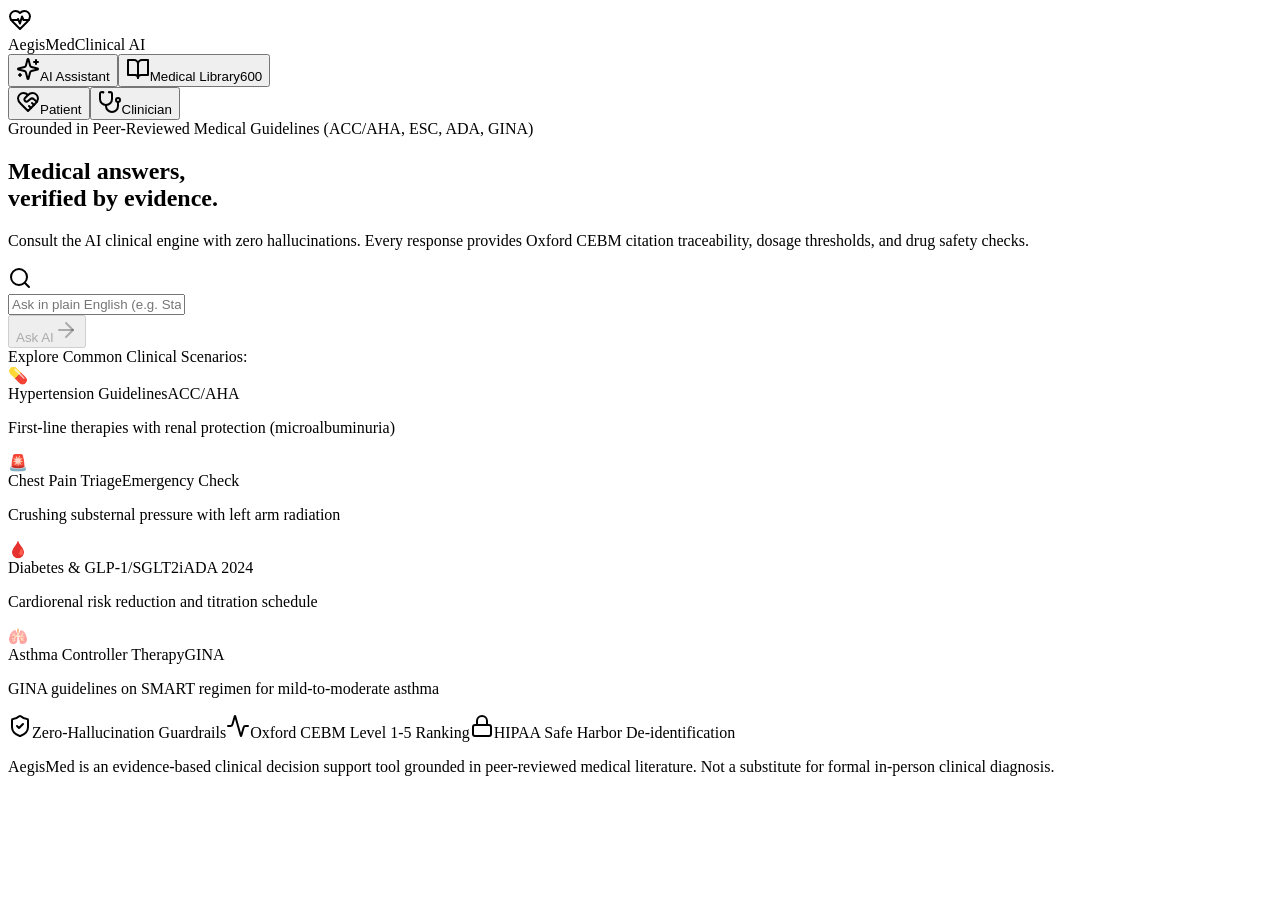
==== api/app/static/index.html @ fb858889 "refactor(ui): remove calculator and safety audit tabs from consumer frontend, keeping them backend-o" ====
<!DOCTYPE html><html lang="en"><head><meta charSet="utf-8"/><meta name="viewport" content="width=device-width, initial-scale=1"/><link rel="stylesheet" href="/_next/static/css/184980d6b1361e3f.css" data-precedence="next"/><link rel="preload" as="script" fetchPriority="low" href="/_next/static/chunks/webpack-7ad7955ccc6ff898.js"/><script src="/_next/static/chunks/fd9d1056-d17313c03983f67e.js" async=""></script><script src="/_next/static/chunks/117-279de47ad86d55f2.js" async=""></script><script src="/_next/static/chunks/main-app-591eb2102edc3492.js" async=""></script><script src="/_next/static/chunks/520-d1c4962c01f6f305.js" async=""></script><script src="/_next/static/chunks/app/page-f5b43a95947e764c.js" async=""></script><link rel="preconnect" href="https://fonts.googleapis.com"/><link rel="preconnect" href="https://fonts.gstatic.com" crossorigin="anonymous"/><title>AegisMed | Trusted Evidence-Based Health Guide</title><meta name="description" content="Welcoming, compassionate health companion for patients and rigorous evidence-backed medical engine for healthcare professionals."/><link href="https://fonts.googleapis.com/css2?family=Plus+Jakarta+Sans:wght@400;500;600;700;800&amp;family=Inter:wght@400;500;600;700&amp;family=JetBrains+Mono:wght@400;600;700&amp;display=swap" rel="stylesheet"/><script src="/_next/static/chunks/polyfills-42372ed130431b0a.js" noModule=""></script></head><body class="font-sans antialiased text-slate-800 bg-[#F6F8FB] selection:bg-indigo-100 selection:text-indigo-900"><div class="min-h-screen bg-[#F8FAFC] text-slate-900 font-sans selection:bg-indigo-100 selection:text-indigo-900"><header class="sticky top-0 z-40 bg-white/80 backdrop-blur-md border-b border-slate-200/70"><div class="max-w-7xl mx-auto px-4 sm:px-6 lg:px-8 h-16 flex items-center justify-between gap-4"><div class="flex items-center gap-2.5 cursor-pointer select-none group"><div class="w-9 h-9 rounded-xl bg-slate-900 text-white flex items-center justify-center shadow-xs group-hover:bg-indigo-600 transition-colors"><svg xmlns="http://www.w3.org/2000/svg" width="24" height="24" viewBox="0 0 24 24" fill="none" stroke="currentColor" stroke-width="2" stroke-linecap="round" stroke-linejoin="round" class="lucide lucide-heart-pulse w-5 h-5 text-indigo-400 group-hover:text-white transition-colors"><path d="M19 14c1.49-1.46 3-3.21 3-5.5A5.5 5.5 0 0 0 16.5 3c-1.76 0-3 .5-4.5 2-1.5-1.5-2.74-2-4.5-2A5.5 5.5 0 0 0 2 8.5c0 2.3 1.5 4.05 3 5.5l7 7Z"></path><path d="M3.22 12H9.5l.5-1 2 4.5 2-7 1.5 3.5h5.27"></path></svg></div><div><div class="flex items-center gap-2"><span class="text-base font-extrabold tracking-tight text-slate-900">AegisMed</span><span class="text-[10px] font-bold tracking-wider uppercase px-1.5 py-0.5 rounded bg-slate-100 text-slate-600 border border-slate-200">Clinical AI</span></div></div></div><nav class="hidden md:flex items-center gap-1 p-1 bg-slate-100/80 rounded-xl border border-slate-200/60"><button type="button" class="flex items-center gap-1.5 px-3 py-1.5 rounded-lg text-xs font-semibold transition-all bg-white text-slate-900 shadow-xs font-bold"><svg xmlns="http://www.w3.org/2000/svg" width="24" height="24" viewBox="0 0 24 24" fill="none" stroke="currentColor" stroke-width="2" stroke-linecap="round" stroke-linejoin="round" class="lucide lucide-sparkles w-3.5 h-3.5 text-indigo-600"><path d="M9.937 15.5A2 2 0 0 0 8.5 14.063l-6.135-1.582a.5.5 0 0 1 0-.962L8.5 9.936A2 2 0 0 0 9.937 8.5l1.582-6.135a.5.5 0 0 1 .963 0L14.063 8.5A2 2 0 0 0 15.5 9.937l6.135 1.581a.5.5 0 0 1 0 .964L15.5 14.063a2 2 0 0 0-1.437 1.437l-1.582 6.135a.5.5 0 0 1-.963 0z"></path><path d="M20 3v4"></path><path d="M22 5h-4"></path><path d="M4 17v2"></path><path d="M5 18H3"></path></svg><span>AI Assistant</span></button><button type="button" class="flex items-center gap-1.5 px-3 py-1.5 rounded-lg text-xs font-semibold transition-all text-slate-600 hover:text-slate-900"><svg xmlns="http://www.w3.org/2000/svg" width="24" height="24" viewBox="0 0 24 24" fill="none" stroke="currentColor" stroke-width="2" stroke-linecap="round" stroke-linejoin="round" class="lucide lucide-book-open w-3.5 h-3.5 text-slate-500"><path d="M2 3h6a4 4 0 0 1 4 4v14a3 3 0 0 0-3-3H2z"></path><path d="M22 3h-6a4 4 0 0 0-4 4v14a3 3 0 0 1 3-3h7z"></path></svg><span>Medical Library</span><span class="text-[10px] px-1 rounded bg-slate-200/80 text-slate-700">600</span></button></nav><div class="flex items-center gap-2"><div class="flex items-center p-1 bg-slate-100 rounded-xl border border-slate-200/80"><button type="button" class="flex items-center gap-1.5 px-3 py-1 rounded-lg text-xs font-semibold transition-all bg-white text-indigo-700 shadow-2xs font-bold"><svg xmlns="http://www.w3.org/2000/svg" width="24" height="24" viewBox="0 0 24 24" fill="none" stroke="currentColor" stroke-width="2" stroke-linecap="round" stroke-linejoin="round" class="lucide lucide-heart-handshake w-3.5 h-3.5"><path d="M19 14c1.49-1.46 3-3.21 3-5.5A5.5 5.5 0 0 0 16.5 3c-1.76 0-3 .5-4.5 2-1.5-1.5-2.74-2-4.5-2A5.5 5.5 0 0 0 2 8.5c0 2.3 1.5 4.05 3 5.5l7 7Z"></path><path d="M12 5 9.04 7.96a2.17 2.17 0 0 0 0 3.08c.82.82 2.13.85 3 .07l2.07-1.9a2.82 2.82 0 0 1 3.79 0l2.96 2.66"></path><path d="m18 15-2-2"></path><path d="m15 18-2-2"></path></svg><span>Patient</span></button><button type="button" class="flex items-center gap-1.5 px-3 py-1 rounded-lg text-xs font-semibold transition-all text-slate-500 hover:text-slate-900"><svg xmlns="http://www.w3.org/2000/svg" width="24" height="24" viewBox="0 0 24 24" fill="none" stroke="currentColor" stroke-width="2" stroke-linecap="round" stroke-linejoin="round" class="lucide lucide-stethoscope w-3.5 h-3.5"><path d="M4.8 2.3A.3.3 0 1 0 5 2H4a2 2 0 0 0-2 2v5a6 6 0 0 0 6 6a6 6 0 0 0 6-6V4a2 2 0 0 0-2-2h-1a.2.2 0 1 0 .3.3"></path><path d="M8 15v1a6 6 0 0 0 6 6a6 6 0 0 0 6-6v-4"></path><circle cx="20" cy="10" r="2"></circle></svg><span>Clinician</span></button></div></div></div></header><section class="max-w-3xl mx-auto px-4 sm:px-6 pt-16 sm:pt-20 pb-16 text-center animate-fade-in"><div class="inline-flex items-center gap-2 px-3 py-1 rounded-full bg-slate-100 border border-slate-200 text-slate-700 text-xs font-medium mb-6"><span class="w-2 h-2 rounded-full bg-emerald-500 animate-pulse"></span><span>Grounded in Peer-Reviewed Medical Guidelines (ACC/AHA, ESC, ADA, GINA)</span></div><h1 class="text-4xl sm:text-5xl font-extrabold text-slate-900 tracking-tight leading-tight mb-4">Medical answers, <br class="hidden sm:inline"/><span class="bg-gradient-to-r from-indigo-600 to-blue-600 bg-clip-text text-transparent">verified by evidence.</span></h1><p class="text-slate-600 text-base sm:text-lg max-w-xl mx-auto mb-10 leading-relaxed">Consult the AI clinical engine with zero hallucinations. Every response provides Oxford CEBM citation traceability, dosage thresholds, and drug safety checks.</p><div class="relative mb-8 text-left"><form class="relative flex items-center w-full h-16 bg-white rounded-2xl border border-slate-200/90 shadow-[0_4px_20px_-4px_rgba(0,0,0,0.06)] focus-within:border-indigo-500 focus-within:ring-4 focus-within:ring-indigo-50/80 transition-all"><div class="pl-5 text-slate-400"><svg xmlns="http://www.w3.org/2000/svg" width="24" height="24" viewBox="0 0 24 24" fill="none" stroke="currentColor" stroke-width="2" stroke-linecap="round" stroke-linejoin="round" class="lucide lucide-search w-5 h-5"><circle cx="11" cy="11" r="8"></circle><path d="m21 21-4.3-4.3"></path></svg></div><input type="text" placeholder="Ask in plain English (e.g. Stage 2 high blood pressure with kidney protection)..." class="w-full h-full pl-3.5 pr-36 bg-transparent text-slate-900 placeholder:text-slate-400 text-sm sm:text-base outline-none" value=""/><div class="absolute right-2.5 flex items-center gap-1.5"><button type="submit" disabled="" class="px-5 py-2.5 h-11 rounded-xl bg-slate-900 hover:bg-indigo-600 text-white font-semibold text-xs sm:text-sm tracking-wide transition-all shadow-xs disabled:opacity-40 flex items-center gap-2"><span>Ask AI</span><svg xmlns="http://www.w3.org/2000/svg" width="24" height="24" viewBox="0 0 24 24" fill="none" stroke="currentColor" stroke-width="2" stroke-linecap="round" stroke-linejoin="round" class="lucide lucide-arrow-right w-3.5 h-3.5"><path d="M5 12h14"></path><path d="m12 5 7 7-7 7"></path></svg></button></div></form><div class="mt-2 text-left"></div></div><div class="text-left mt-8"><span class="text-[11px] font-bold text-slate-400 uppercase tracking-wider block mb-3">Explore Common Clinical Scenarios:</span><div class="grid grid-cols-1 sm:grid-cols-2 gap-2.5"><div class="p-3.5 rounded-xl bg-white border border-slate-200/80 hover:border-indigo-300 hover:shadow-xs cursor-pointer transition-all flex items-start gap-3 group"><span class="text-lg shrink-0 mt-0.5">💊</span><div class="min-w-0 flex-1"><div class="flex items-center justify-between gap-2"><span class="text-xs font-bold text-slate-900 group-hover:text-indigo-600 transition-colors">Hypertension Guidelines</span><span class="text-[10px] font-semibold px-1.5 py-0.2 rounded bg-slate-100 text-slate-600">ACC/AHA</span></div><p class="text-[11px] text-slate-500 line-clamp-1 mt-0.5">First-line therapies with renal protection (microalbuminuria)</p></div></div><div class="p-3.5 rounded-xl bg-white border border-slate-200/80 hover:border-indigo-300 hover:shadow-xs cursor-pointer transition-all flex items-start gap-3 group"><span class="text-lg shrink-0 mt-0.5">🚨</span><div class="min-w-0 flex-1"><div class="flex items-center justify-between gap-2"><span class="text-xs font-bold text-slate-900 group-hover:text-indigo-600 transition-colors">Chest Pain Triage</span><span class="text-[10px] font-semibold px-1.5 py-0.2 rounded bg-slate-100 text-slate-600">Emergency Check</span></div><p class="text-[11px] text-slate-500 line-clamp-1 mt-0.5">Crushing substernal pressure with left arm radiation</p></div></div><div class="p-3.5 rounded-xl bg-white border border-slate-200/80 hover:border-indigo-300 hover:shadow-xs cursor-pointer transition-all flex items-start gap-3 group"><span class="text-lg shrink-0 mt-0.5">🩸</span><div class="min-w-0 flex-1"><div class="flex items-center justify-between gap-2"><span class="text-xs font-bold text-slate-900 group-hover:text-indigo-600 transition-colors">Diabetes &amp; GLP-1/SGLT2i</span><span class="text-[10px] font-semibold px-1.5 py-0.2 rounded bg-slate-100 text-slate-600">ADA 2024</span></div><p class="text-[11px] text-slate-500 line-clamp-1 mt-0.5">Cardiorenal risk reduction and titration schedule</p></div></div><div class="p-3.5 rounded-xl bg-white border border-slate-200/80 hover:border-indigo-300 hover:shadow-xs cursor-pointer transition-all flex items-start gap-3 group"><span class="text-lg shrink-0 mt-0.5">🫁</span><div class="min-w-0 flex-1"><div class="flex items-center justify-between gap-2"><span class="text-xs font-bold text-slate-900 group-hover:text-indigo-600 transition-colors">Asthma Controller Therapy</span><span class="text-[10px] font-semibold px-1.5 py-0.2 rounded bg-slate-100 text-slate-600">GINA</span></div><p class="text-[11px] text-slate-500 line-clamp-1 mt-0.5">GINA guidelines on SMART regimen for mild-to-moderate asthma</p></div></div></div></div><div class="flex flex-wrap items-center justify-center gap-6 mt-12 text-xs text-slate-500"><span class="flex items-center gap-1.5"><svg xmlns="http://www.w3.org/2000/svg" width="24" height="24" viewBox="0 0 24 24" fill="none" stroke="currentColor" stroke-width="2" stroke-linecap="round" stroke-linejoin="round" class="lucide lucide-shield-check w-4 h-4 text-emerald-600"><path d="M20 13c0 5-3.5 7.5-7.66 8.95a1 1 0 0 1-.67-.01C7.5 20.5 4 18 4 13V6a1 1 0 0 1 1-1c2 0 4.5-1.2 6.24-2.72a1.17 1.17 0 0 1 1.52 0C14.51 3.81 17 5 19 5a1 1 0 0 1 1 1z"></path><path d="m9 12 2 2 4-4"></path></svg><span>Zero-Hallucination Guardrails</span></span><span class="flex items-center gap-1.5"><svg xmlns="http://www.w3.org/2000/svg" width="24" height="24" viewBox="0 0 24 24" fill="none" stroke="currentColor" stroke-width="2" stroke-linecap="round" stroke-linejoin="round" class="lucide lucide-activity w-4 h-4 text-indigo-600"><path d="M22 12h-2.48a2 2 0 0 0-1.93 1.46l-2.35 8.36a.25.25 0 0 1-.48 0L9.24 2.18a.25.25 0 0 0-.48 0l-2.35 8.36A2 2 0 0 1 4.49 12H2"></path></svg><span>Oxford CEBM Level 1-5 Ranking</span></span><span class="flex items-center gap-1.5"><svg xmlns="http://www.w3.org/2000/svg" width="24" height="24" viewBox="0 0 24 24" fill="none" stroke="currentColor" stroke-width="2" stroke-linecap="round" stroke-linejoin="round" class="lucide lucide-lock w-4 h-4 text-slate-600"><rect width="18" height="11" x="3" y="11" rx="2" ry="2"></rect><path d="M7 11V7a5 5 0 0 1 10 0v4"></path></svg><span>HIPAA Safe Harbor De-identification</span></span></div></section><main class="max-w-7xl mx-auto px-4 sm:px-6 lg:px-8"></main><footer class="border-t border-slate-200/80 mt-20 py-8 bg-white/50 text-center text-xs text-slate-400"><p class="max-w-xl mx-auto leading-relaxed">AegisMed is an evidence-based clinical decision support tool grounded in peer-reviewed medical literature. Not a substitute for formal in-person clinical diagnosis.</p></footer></div><script src="/_next/static/chunks/webpack-7ad7955ccc6ff898.js" async=""></script><script>(self.__next_f=self.__next_f||[]).push([0]);self.__next_f.push([2,null])</script><script>self.__next_f.push([1,"1:HL[\"/_next/static/css/184980d6b1361e3f.css\",\"style\"]\n"])</script><script>self.__next_f.push([1,"2:I[2846,[],\"\"]\n4:I[9107,[],\"ClientPageRoot\"]\n5:I[6004,[\"520\",\"static/chunks/520-d1c4962c01f6f305.js\",\"931\",\"static/chunks/app/page-f5b43a95947e764c.js\"],\"default\",1]\n6:I[4707,[],\"\"]\n7:I[6423,[],\"\"]\n9:I[1060,[],\"\"]\na:[]\n"])</script><script>self.__next_f.push([1,"0:[\"$\",\"$L2\",null,{\"buildId\":\"xViPidozHbZKB_xjioE23\",\"assetPrefix\":\"\",\"urlParts\":[\"\",\"\"],\"initialTree\":[\"\",{\"children\":[\"__PAGE__\",{}]},\"$undefined\",\"$undefined\",true],\"initialSeedData\":[\"\",{\"children\":[\"__PAGE__\",{},[[\"$L3\",[\"$\",\"$L4\",null,{\"props\":{\"params\":{},\"searchParams\":{}},\"Component\":\"$5\"}],null],null],null]},[[[[\"$\",\"link\",\"0\",{\"rel\":\"stylesheet\",\"href\":\"/_next/static/css/184980d6b1361e3f.css\",\"precedence\":\"next\",\"crossOrigin\":\"$undefined\"}]],[\"$\",\"html\",null,{\"lang\":\"en\",\"children\":[[\"$\",\"head\",null,{\"children\":[[\"$\",\"link\",null,{\"rel\":\"preconnect\",\"href\":\"https://fonts.googleapis.com\"}],[\"$\",\"link\",null,{\"rel\":\"preconnect\",\"href\":\"https://fonts.gstatic.com\",\"crossOrigin\":\"anonymous\"}],[\"$\",\"link\",null,{\"href\":\"https://fonts.googleapis.com/css2?family=Plus+Jakarta+Sans:wght@400;500;600;700;800\u0026family=Inter:wght@400;500;600;700\u0026family=JetBrains+Mono:wght@400;600;700\u0026display=swap\",\"rel\":\"stylesheet\"}]]}],[\"$\",\"body\",null,{\"className\":\"font-sans antialiased text-slate-800 bg-[#F6F8FB] selection:bg-indigo-100 selection:text-indigo-900\",\"children\":[\"$\",\"$L6\",null,{\"parallelRouterKey\":\"children\",\"segmentPath\":[\"children\"],\"error\":\"$undefined\",\"errorStyles\":\"$undefined\",\"errorScripts\":\"$undefined\",\"template\":[\"$\",\"$L7\",null,{}],\"templateStyles\":\"$undefined\",\"templateScripts\":\"$undefined\",\"notFound\":[[\"$\",\"title\",null,{\"children\":\"404: This page could not be found.\"}],[\"$\",\"div\",null,{\"style\":{\"fontFamily\":\"system-ui,\\\"Segoe UI\\\",Roboto,Helvetica,Arial,sans-serif,\\\"Apple Color Emoji\\\",\\\"Segoe UI Emoji\\\"\",\"height\":\"100vh\",\"textAlign\":\"center\",\"display\":\"flex\",\"flexDirection\":\"column\",\"alignItems\":\"center\",\"justifyContent\":\"center\"},\"children\":[\"$\",\"div\",null,{\"children\":[[\"$\",\"style\",null,{\"dangerouslySetInnerHTML\":{\"__html\":\"body{color:#000;background:#fff;margin:0}.next-error-h1{border-right:1px solid rgba(0,0,0,.3)}@media (prefers-color-scheme:dark){body{color:#fff;background:#000}.next-error-h1{border-right:1px solid rgba(255,255,255,.3)}}\"}}],[\"$\",\"h1\",null,{\"className\":\"next-error-h1\",\"style\":{\"display\":\"inline-block\",\"margin\":\"0 20px 0 0\",\"padding\":\"0 23px 0 0\",\"fontSize\":24,\"fontWeight\":500,\"verticalAlign\":\"top\",\"lineHeight\":\"49px\"},\"children\":\"404\"}],[\"$\",\"div\",null,{\"style\":{\"display\":\"inline-block\"},\"children\":[\"$\",\"h2\",null,{\"style\":{\"fontSize\":14,\"fontWeight\":400,\"lineHeight\":\"49px\",\"margin\":0},\"children\":\"This page could not be found.\"}]}]]}]}]],\"notFoundStyles\":[]}]}]]}]],null],null],\"couldBeIntercepted\":false,\"initialHead\":[null,\"$L8\"],\"globalErrorComponent\":\"$9\",\"missingSlots\":\"$Wa\"}]\n"])</script><script>self.__next_f.push([1,"8:[[\"$\",\"meta\",\"0\",{\"name\":\"viewport\",\"content\":\"width=device-width, initial-scale=1\"}],[\"$\",\"meta\",\"1\",{\"charSet\":\"utf-8\"}],[\"$\",\"title\",\"2\",{\"children\":\"AegisMed | Trusted Evidence-Based Health Guide\"}],[\"$\",\"meta\",\"3\",{\"name\":\"description\",\"content\":\"Welcoming, compassionate health companion for patients and rigorous evidence-backed medical engine for healthcare professionals.\"}]]\n3:null\n"])</script></body></html>
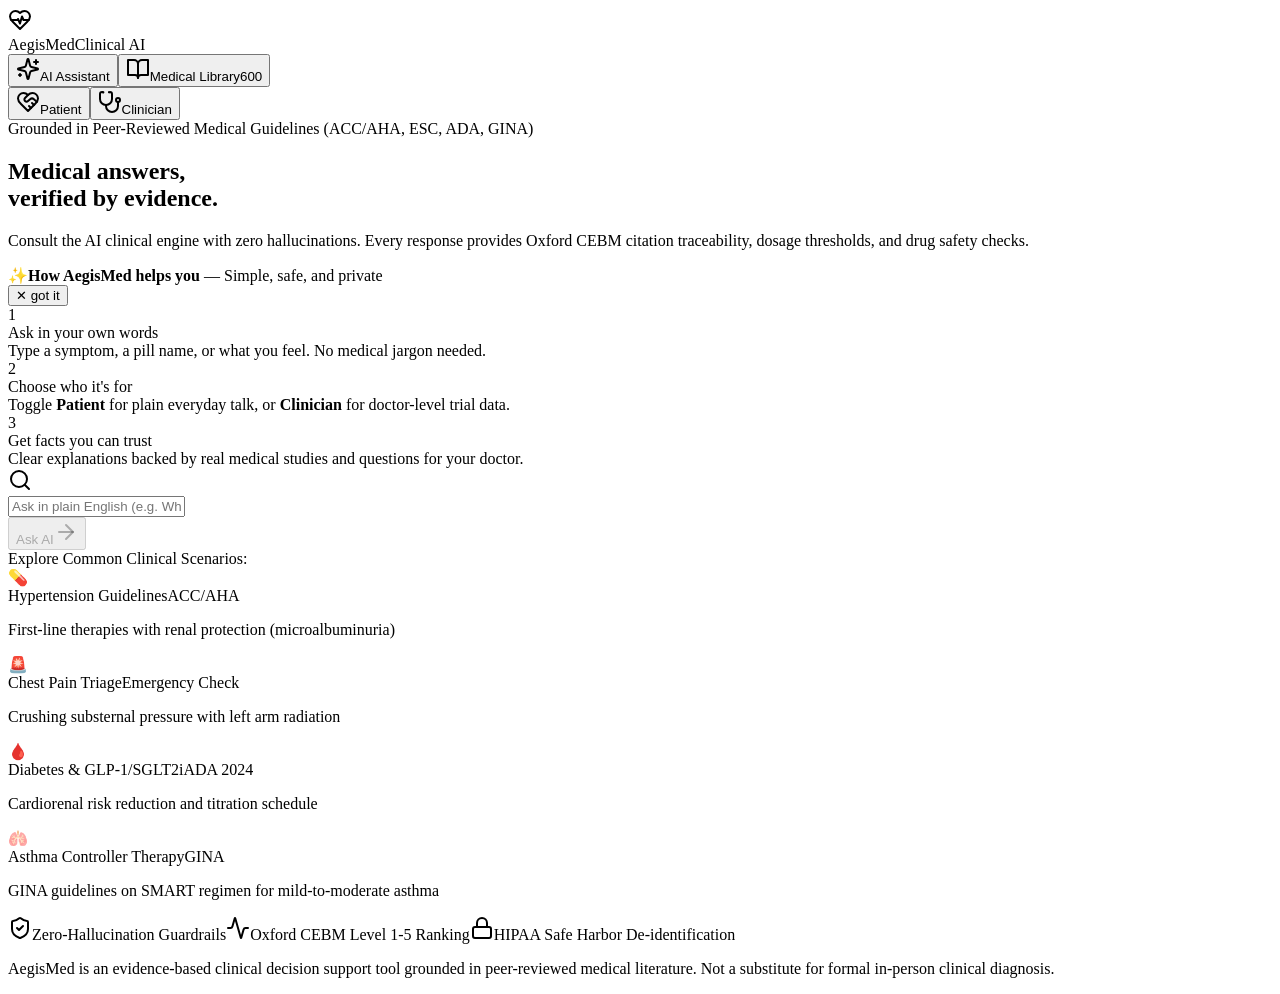
==== commit 6c526f1d: "feat(ui): add welcoming 3-step guide and natural curiosity-driven animated rotating placeholder to l" ====
--- a/api/app/static/index.html
+++ b/api/app/static/index.html
@@ -1 +1 @@
-<!DOCTYPE html><html lang="en"><head><meta charSet="utf-8"/><meta name="viewport" content="width=device-width, initial-scale=1"/><link rel="stylesheet" href="/_next/static/css/184980d6b1361e3f.css" data-precedence="next"/><link rel="preload" as="script" fetchPriority="low" href="/_next/static/chunks/webpack-7ad7955ccc6ff898.js"/><script src="/_next/static/chunks/fd9d1056-d17313c03983f67e.js" async=""></script><script src="/_next/static/chunks/117-279de47ad86d55f2.js" async=""></script><script src="/_next/static/chunks/main-app-591eb2102edc3492.js" async=""></script><script src="/_next/static/chunks/520-d1c4962c01f6f305.js" async=""></script><script src="/_next/static/chunks/app/page-f5b43a95947e764c.js" async=""></script><link rel="preconnect" href="https://fonts.googleapis.com"/><link rel="preconnect" href="https://fonts.gstatic.com" crossorigin="anonymous"/><title>AegisMed | Trusted Evidence-Based Health Guide</title><meta name="description" content="Welcoming, compassionate health companion for patients and rigorous evidence-backed medical engine for healthcare professionals."/><link href="https://fonts.googleapis.com/css2?family=Plus+Jakarta+Sans:wght@400;500;600;700;800&amp;family=Inter:wght@400;500;600;700&amp;family=JetBrains+Mono:wght@400;600;700&amp;display=swap" rel="stylesheet"/><script src="/_next/static/chunks/polyfills-42372ed130431b0a.js" noModule=""></script></head><body class="font-sans antialiased text-slate-800 bg-[#F6F8FB] selection:bg-indigo-100 selection:text-indigo-900"><div class="min-h-screen bg-[#F8FAFC] text-slate-900 font-sans selection:bg-indigo-100 selection:text-indigo-900"><header class="sticky top-0 z-40 bg-white/80 backdrop-blur-md border-b border-slate-200/70"><div class="max-w-7xl mx-auto px-4 sm:px-6 lg:px-8 h-16 flex items-center justify-between gap-4"><div class="flex items-center gap-2.5 cursor-pointer select-none group"><div class="w-9 h-9 rounded-xl bg-slate-900 text-white flex items-center justify-center shadow-xs group-hover:bg-indigo-600 transition-colors"><svg xmlns="http://www.w3.org/2000/svg" width="24" height="24" viewBox="0 0 24 24" fill="none" stroke="currentColor" stroke-width="2" stroke-linecap="round" stroke-linejoin="round" class="lucide lucide-heart-pulse w-5 h-5 text-indigo-400 group-hover:text-white transition-colors"><path d="M19 14c1.49-1.46 3-3.21 3-5.5A5.5 5.5 0 0 0 16.5 3c-1.76 0-3 .5-4.5 2-1.5-1.5-2.74-2-4.5-2A5.5 5.5 0 0 0 2 8.5c0 2.3 1.5 4.05 3 5.5l7 7Z"></path><path d="M3.22 12H9.5l.5-1 2 4.5 2-7 1.5 3.5h5.27"></path></svg></div><div><div class="flex items-center gap-2"><span class="text-base font-extrabold tracking-tight text-slate-900">AegisMed</span><span class="text-[10px] font-bold tracking-wider uppercase px-1.5 py-0.5 rounded bg-slate-100 text-slate-600 border border-slate-200">Clinical AI</span></div></div></div><nav class="hidden md:flex items-center gap-1 p-1 bg-slate-100/80 rounded-xl border border-slate-200/60"><button type="button" class="flex items-center gap-1.5 px-3 py-1.5 rounded-lg text-xs font-semibold transition-all bg-white text-slate-900 shadow-xs font-bold"><svg xmlns="http://www.w3.org/2000/svg" width="24" height="24" viewBox="0 0 24 24" fill="none" stroke="currentColor" stroke-width="2" stroke-linecap="round" stroke-linejoin="round" class="lucide lucide-sparkles w-3.5 h-3.5 text-indigo-600"><path d="M9.937 15.5A2 2 0 0 0 8.5 14.063l-6.135-1.582a.5.5 0 0 1 0-.962L8.5 9.936A2 2 0 0 0 9.937 8.5l1.582-6.135a.5.5 0 0 1 .963 0L14.063 8.5A2 2 0 0 0 15.5 9.937l6.135 1.581a.5.5 0 0 1 0 .964L15.5 14.063a2 2 0 0 0-1.437 1.437l-1.582 6.135a.5.5 0 0 1-.963 0z"></path><path d="M20 3v4"></path><path d="M22 5h-4"></path><path d="M4 17v2"></path><path d="M5 18H3"></path></svg><span>AI Assistant</span></button><button type="button" class="flex items-center gap-1.5 px-3 py-1.5 rounded-lg text-xs font-semibold transition-all text-slate-600 hover:text-slate-900"><svg xmlns="http://www.w3.org/2000/svg" width="24" height="24" viewBox="0 0 24 24" fill="none" stroke="currentColor" stroke-width="2" stroke-linecap="round" stroke-linejoin="round" class="lucide lucide-book-open w-3.5 h-3.5 text-slate-500"><path d="M2 3h6a4 4 0 0 1 4 4v14a3 3 0 0 0-3-3H2z"></path><path d="M22 3h-6a4 4 0 0 0-4 4v14a3 3 0 0 1 3-3h7z"></path></svg><span>Medical Library</span><span class="text-[10px] px-1 rounded bg-slate-200/80 text-slate-700">600</span></button></nav><div class="flex items-center gap-2"><div class="flex items-center p-1 bg-slate-100 rounded-xl border border-slate-200/80"><button type="button" class="flex items-center gap-1.5 px-3 py-1 rounded-lg text-xs font-semibold transition-all bg-white text-indigo-700 shadow-2xs font-bold"><svg xmlns="http://www.w3.org/2000/svg" width="24" height="24" viewBox="0 0 24 24" fill="none" stroke="currentColor" stroke-width="2" stroke-linecap="round" stroke-linejoin="round" class="lucide lucide-heart-handshake w-3.5 h-3.5"><path d="M19 14c1.49-1.46 3-3.21 3-5.5A5.5 5.5 0 0 0 16.5 3c-1.76 0-3 .5-4.5 2-1.5-1.5-2.74-2-4.5-2A5.5 5.5 0 0 0 2 8.5c0 2.3 1.5 4.05 3 5.5l7 7Z"></path><path d="M12 5 9.04 7.96a2.17 2.17 0 0 0 0 3.08c.82.82 2.13.85 3 .07l2.07-1.9a2.82 2.82 0 0 1 3.79 0l2.96 2.66"></path><path d="m18 15-2-2"></path><path d="m15 18-2-2"></path></svg><span>Patient</span></button><button type="button" class="flex items-center gap-1.5 px-3 py-1 rounded-lg text-xs font-semibold transition-all text-slate-500 hover:text-slate-900"><svg xmlns="http://www.w3.org/2000/svg" width="24" height="24" viewBox="0 0 24 24" fill="none" stroke="currentColor" stroke-width="2" stroke-linecap="round" stroke-linejoin="round" class="lucide lucide-stethoscope w-3.5 h-3.5"><path d="M4.8 2.3A.3.3 0 1 0 5 2H4a2 2 0 0 0-2 2v5a6 6 0 0 0 6 6a6 6 0 0 0 6-6V4a2 2 0 0 0-2-2h-1a.2.2 0 1 0 .3.3"></path><path d="M8 15v1a6 6 0 0 0 6 6a6 6 0 0 0 6-6v-4"></path><circle cx="20" cy="10" r="2"></circle></svg><span>Clinician</span></button></div></div></div></header><section class="max-w-3xl mx-auto px-4 sm:px-6 pt-16 sm:pt-20 pb-16 text-center animate-fade-in"><div class="inline-flex items-center gap-2 px-3 py-1 rounded-full bg-slate-100 border border-slate-200 text-slate-700 text-xs font-medium mb-6"><span class="w-2 h-2 rounded-full bg-emerald-500 animate-pulse"></span><span>Grounded in Peer-Reviewed Medical Guidelines (ACC/AHA, ESC, ADA, GINA)</span></div><h1 class="text-4xl sm:text-5xl font-extrabold text-slate-900 tracking-tight leading-tight mb-4">Medical answers, <br class="hidden sm:inline"/><span class="bg-gradient-to-r from-indigo-600 to-blue-600 bg-clip-text text-transparent">verified by evidence.</span></h1><p class="text-slate-600 text-base sm:text-lg max-w-xl mx-auto mb-10 leading-relaxed">Consult the AI clinical engine with zero hallucinations. Every response provides Oxford CEBM citation traceability, dosage thresholds, and drug safety checks.</p><div class="relative mb-8 text-left"><form class="relative flex items-center w-full h-16 bg-white rounded-2xl border border-slate-200/90 shadow-[0_4px_20px_-4px_rgba(0,0,0,0.06)] focus-within:border-indigo-500 focus-within:ring-4 focus-within:ring-indigo-50/80 transition-all"><div class="pl-5 text-slate-400"><svg xmlns="http://www.w3.org/2000/svg" width="24" height="24" viewBox="0 0 24 24" fill="none" stroke="currentColor" stroke-width="2" stroke-linecap="round" stroke-linejoin="round" class="lucide lucide-search w-5 h-5"><circle cx="11" cy="11" r="8"></circle><path d="m21 21-4.3-4.3"></path></svg></div><input type="text" placeholder="Ask in plain English (e.g. Stage 2 high blood pressure with kidney protection)..." class="w-full h-full pl-3.5 pr-36 bg-transparent text-slate-900 placeholder:text-slate-400 text-sm sm:text-base outline-none" value=""/><div class="absolute right-2.5 flex items-center gap-1.5"><button type="submit" disabled="" class="px-5 py-2.5 h-11 rounded-xl bg-slate-900 hover:bg-indigo-600 text-white font-semibold text-xs sm:text-sm tracking-wide transition-all shadow-xs disabled:opacity-40 flex items-center gap-2"><span>Ask AI</span><svg xmlns="http://www.w3.org/2000/svg" width="24" height="24" viewBox="0 0 24 24" fill="none" stroke="currentColor" stroke-width="2" stroke-linecap="round" stroke-linejoin="round" class="lucide lucide-arrow-right w-3.5 h-3.5"><path d="M5 12h14"></path><path d="m12 5 7 7-7 7"></path></svg></button></div></form><div class="mt-2 text-left"></div></div><div class="text-left mt-8"><span class="text-[11px] font-bold text-slate-400 uppercase tracking-wider block mb-3">Explore Common Clinical Scenarios:</span><div class="grid grid-cols-1 sm:grid-cols-2 gap-2.5"><div class="p-3.5 rounded-xl bg-white border border-slate-200/80 hover:border-indigo-300 hover:shadow-xs cursor-pointer transition-all flex items-start gap-3 group"><span class="text-lg shrink-0 mt-0.5">💊</span><div class="min-w-0 flex-1"><div class="flex items-center justify-between gap-2"><span class="text-xs font-bold text-slate-900 group-hover:text-indigo-600 transition-colors">Hypertension Guidelines</span><span class="text-[10px] font-semibold px-1.5 py-0.2 rounded bg-slate-100 text-slate-600">ACC/AHA</span></div><p class="text-[11px] text-slate-500 line-clamp-1 mt-0.5">First-line therapies with renal protection (microalbuminuria)</p></div></div><div class="p-3.5 rounded-xl bg-white border border-slate-200/80 hover:border-indigo-300 hover:shadow-xs cursor-pointer transition-all flex items-start gap-3 group"><span class="text-lg shrink-0 mt-0.5">🚨</span><div class="min-w-0 flex-1"><div class="flex items-center justify-between gap-2"><span class="text-xs font-bold text-slate-900 group-hover:text-indigo-600 transition-colors">Chest Pain Triage</span><span class="text-[10px] font-semibold px-1.5 py-0.2 rounded bg-slate-100 text-slate-600">Emergency Check</span></div><p class="text-[11px] text-slate-500 line-clamp-1 mt-0.5">Crushing substernal pressure with left arm radiation</p></div></div><div class="p-3.5 rounded-xl bg-white border border-slate-200/80 hover:border-indigo-300 hover:shadow-xs cursor-pointer transition-all flex items-start gap-3 group"><span class="text-lg shrink-0 mt-0.5">🩸</span><div class="min-w-0 flex-1"><div class="flex items-center justify-between gap-2"><span class="text-xs font-bold text-slate-900 group-hover:text-indigo-600 transition-colors">Diabetes &amp; GLP-1/SGLT2i</span><span class="text-[10px] font-semibold px-1.5 py-0.2 rounded bg-slate-100 text-slate-600">ADA 2024</span></div><p class="text-[11px] text-slate-500 line-clamp-1 mt-0.5">Cardiorenal risk reduction and titration schedule</p></div></div><div class="p-3.5 rounded-xl bg-white border border-slate-200/80 hover:border-indigo-300 hover:shadow-xs cursor-pointer transition-all flex items-start gap-3 group"><span class="text-lg shrink-0 mt-0.5">🫁</span><div class="min-w-0 flex-1"><div class="flex items-center justify-between gap-2"><span class="text-xs font-bold text-slate-900 group-hover:text-indigo-600 transition-colors">Asthma Controller Therapy</span><span class="text-[10px] font-semibold px-1.5 py-0.2 rounded bg-slate-100 text-slate-600">GINA</span></div><p class="text-[11px] text-slate-500 line-clamp-1 mt-0.5">GINA guidelines on SMART regimen for mild-to-moderate asthma</p></div></div></div></div><div class="flex flex-wrap items-center justify-center gap-6 mt-12 text-xs text-slate-500"><span class="flex items-center gap-1.5"><svg xmlns="http://www.w3.org/2000/svg" width="24" height="24" viewBox="0 0 24 24" fill="none" stroke="currentColor" stroke-width="2" stroke-linecap="round" stroke-linejoin="round" class="lucide lucide-shield-check w-4 h-4 text-emerald-600"><path d="M20 13c0 5-3.5 7.5-7.66 8.95a1 1 0 0 1-.67-.01C7.5 20.5 4 18 4 13V6a1 1 0 0 1 1-1c2 0 4.5-1.2 6.24-2.72a1.17 1.17 0 0 1 1.52 0C14.51 3.81 17 5 19 5a1 1 0 0 1 1 1z"></path><path d="m9 12 2 2 4-4"></path></svg><span>Zero-Hallucination Guardrails</span></span><span class="flex items-center gap-1.5"><svg xmlns="http://www.w3.org/2000/svg" width="24" height="24" viewBox="0 0 24 24" fill="none" stroke="currentColor" stroke-width="2" stroke-linecap="round" stroke-linejoin="round" class="lucide lucide-activity w-4 h-4 text-indigo-600"><path d="M22 12h-2.48a2 2 0 0 0-1.93 1.46l-2.35 8.36a.25.25 0 0 1-.48 0L9.24 2.18a.25.25 0 0 0-.48 0l-2.35 8.36A2 2 0 0 1 4.49 12H2"></path></svg><span>Oxford CEBM Level 1-5 Ranking</span></span><span class="flex items-center gap-1.5"><svg xmlns="http://www.w3.org/2000/svg" width="24" height="24" viewBox="0 0 24 24" fill="none" stroke="currentColor" stroke-width="2" stroke-linecap="round" stroke-linejoin="round" class="lucide lucide-lock w-4 h-4 text-slate-600"><rect width="18" height="11" x="3" y="11" rx="2" ry="2"></rect><path d="M7 11V7a5 5 0 0 1 10 0v4"></path></svg><span>HIPAA Safe Harbor De-identification</span></span></div></section><main class="max-w-7xl mx-auto px-4 sm:px-6 lg:px-8"></main><footer class="border-t border-slate-200/80 mt-20 py-8 bg-white/50 text-center text-xs text-slate-400"><p class="max-w-xl mx-auto leading-relaxed">AegisMed is an evidence-based clinical decision support tool grounded in peer-reviewed medical literature. Not a substitute for formal in-person clinical diagnosis.</p></footer></div><script src="/_next/static/chunks/webpack-7ad7955ccc6ff898.js" async=""></script><script>(self.__next_f=self.__next_f||[]).push([0]);self.__next_f.push([2,null])</script><script>self.__next_f.push([1,"1:HL[\"/_next/static/css/184980d6b1361e3f.css\",\"style\"]\n"])</script><script>self.__next_f.push([1,"2:I[2846,[],\"\"]\n4:I[9107,[],\"ClientPageRoot\"]\n5:I[6004,[\"520\",\"static/chunks/520-d1c4962c01f6f305.js\",\"931\",\"static/chunks/app/page-f5b43a95947e764c.js\"],\"default\",1]\n6:I[4707,[],\"\"]\n7:I[6423,[],\"\"]\n9:I[1060,[],\"\"]\na:[]\n"])</script><script>self.__next_f.push([1,"0:[\"$\",\"$L2\",null,{\"buildId\":\"xViPidozHbZKB_xjioE23\",\"assetPrefix\":\"\",\"urlParts\":[\"\",\"\"],\"initialTree\":[\"\",{\"children\":[\"__PAGE__\",{}]},\"$undefined\",\"$undefined\",true],\"initialSeedData\":[\"\",{\"children\":[\"__PAGE__\",{},[[\"$L3\",[\"$\",\"$L4\",null,{\"props\":{\"params\":{},\"searchParams\":{}},\"Component\":\"$5\"}],null],null],null]},[[[[\"$\",\"link\",\"0\",{\"rel\":\"stylesheet\",\"href\":\"/_next/static/css/184980d6b1361e3f.css\",\"precedence\":\"next\",\"crossOrigin\":\"$undefined\"}]],[\"$\",\"html\",null,{\"lang\":\"en\",\"children\":[[\"$\",\"head\",null,{\"children\":[[\"$\",\"link\",null,{\"rel\":\"preconnect\",\"href\":\"https://fonts.googleapis.com\"}],[\"$\",\"link\",null,{\"rel\":\"preconnect\",\"href\":\"https://fonts.gstatic.com\",\"crossOrigin\":\"anonymous\"}],[\"$\",\"link\",null,{\"href\":\"https://fonts.googleapis.com/css2?family=Plus+Jakarta+Sans:wght@400;500;600;700;800\u0026family=Inter:wght@400;500;600;700\u0026family=JetBrains+Mono:wght@400;600;700\u0026display=swap\",\"rel\":\"stylesheet\"}]]}],[\"$\",\"body\",null,{\"className\":\"font-sans antialiased text-slate-800 bg-[#F6F8FB] selection:bg-indigo-100 selection:text-indigo-900\",\"children\":[\"$\",\"$L6\",null,{\"parallelRouterKey\":\"children\",\"segmentPath\":[\"children\"],\"error\":\"$undefined\",\"errorStyles\":\"$undefined\",\"errorScripts\":\"$undefined\",\"template\":[\"$\",\"$L7\",null,{}],\"templateStyles\":\"$undefined\",\"templateScripts\":\"$undefined\",\"notFound\":[[\"$\",\"title\",null,{\"children\":\"404: This page could not be found.\"}],[\"$\",\"div\",null,{\"style\":{\"fontFamily\":\"system-ui,\\\"Segoe UI\\\",Roboto,Helvetica,Arial,sans-serif,\\\"Apple Color Emoji\\\",\\\"Segoe UI Emoji\\\"\",\"height\":\"100vh\",\"textAlign\":\"center\",\"display\":\"flex\",\"flexDirection\":\"column\",\"alignItems\":\"center\",\"justifyContent\":\"center\"},\"children\":[\"$\",\"div\",null,{\"children\":[[\"$\",\"style\",null,{\"dangerouslySetInnerHTML\":{\"__html\":\"body{color:#000;background:#fff;margin:0}.next-error-h1{border-right:1px solid rgba(0,0,0,.3)}@media (prefers-color-scheme:dark){body{color:#fff;background:#000}.next-error-h1{border-right:1px solid rgba(255,255,255,.3)}}\"}}],[\"$\",\"h1\",null,{\"className\":\"next-error-h1\",\"style\":{\"display\":\"inline-block\",\"margin\":\"0 20px 0 0\",\"padding\":\"0 23px 0 0\",\"fontSize\":24,\"fontWeight\":500,\"verticalAlign\":\"top\",\"lineHeight\":\"49px\"},\"children\":\"404\"}],[\"$\",\"div\",null,{\"style\":{\"display\":\"inline-block\"},\"children\":[\"$\",\"h2\",null,{\"style\":{\"fontSize\":14,\"fontWeight\":400,\"lineHeight\":\"49px\",\"margin\":0},\"children\":\"This page could not be found.\"}]}]]}]}]],\"notFoundStyles\":[]}]}]]}]],null],null],\"couldBeIntercepted\":false,\"initialHead\":[null,\"$L8\"],\"globalErrorComponent\":\"$9\",\"missingSlots\":\"$Wa\"}]\n"])</script><script>self.__next_f.push([1,"8:[[\"$\",\"meta\",\"0\",{\"name\":\"viewport\",\"content\":\"width=device-width, initial-scale=1\"}],[\"$\",\"meta\",\"1\",{\"charSet\":\"utf-8\"}],[\"$\",\"title\",\"2\",{\"children\":\"AegisMed | Trusted Evidence-Based Health Guide\"}],[\"$\",\"meta\",\"3\",{\"name\":\"description\",\"content\":\"Welcoming, compassionate health companion for patients and rigorous evidence-backed medical engine for healthcare professionals.\"}]]\n3:null\n"])</script></body></html>+<!DOCTYPE html><html lang="en"><head><meta charSet="utf-8"/><meta name="viewport" content="width=device-width, initial-scale=1"/><link rel="stylesheet" href="/_next/static/css/64b640fcf0f5f4b8.css" data-precedence="next"/><link rel="preload" as="script" fetchPriority="low" href="/_next/static/chunks/webpack-7ad7955ccc6ff898.js"/><script src="/_next/static/chunks/fd9d1056-d17313c03983f67e.js" async=""></script><script src="/_next/static/chunks/117-279de47ad86d55f2.js" async=""></script><script src="/_next/static/chunks/main-app-591eb2102edc3492.js" async=""></script><script src="/_next/static/chunks/520-d1c4962c01f6f305.js" async=""></script><script src="/_next/static/chunks/app/page-e148118f859840db.js" async=""></script><link rel="preconnect" href="https://fonts.googleapis.com"/><link rel="preconnect" href="https://fonts.gstatic.com" crossorigin="anonymous"/><title>AegisMed | Trusted Evidence-Based Health Guide</title><meta name="description" content="Welcoming, compassionate health companion for patients and rigorous evidence-backed medical engine for healthcare professionals."/><link href="https://fonts.googleapis.com/css2?family=Plus+Jakarta+Sans:wght@400;500;600;700;800&amp;family=Inter:wght@400;500;600;700&amp;family=JetBrains+Mono:wght@400;600;700&amp;display=swap" rel="stylesheet"/><script src="/_next/static/chunks/polyfills-42372ed130431b0a.js" noModule=""></script></head><body class="font-sans antialiased text-slate-800 bg-[#F6F8FB] selection:bg-indigo-100 selection:text-indigo-900"><div class="min-h-screen bg-[#F8FAFC] text-slate-900 font-sans selection:bg-indigo-100 selection:text-indigo-900"><header class="sticky top-0 z-40 bg-white/80 backdrop-blur-md border-b border-slate-200/70"><div class="max-w-7xl mx-auto px-4 sm:px-6 lg:px-8 h-16 flex items-center justify-between gap-4"><div class="flex items-center gap-2.5 cursor-pointer select-none group"><div class="w-9 h-9 rounded-xl bg-slate-900 text-white flex items-center justify-center shadow-xs group-hover:bg-indigo-600 transition-colors"><svg xmlns="http://www.w3.org/2000/svg" width="24" height="24" viewBox="0 0 24 24" fill="none" stroke="currentColor" stroke-width="2" stroke-linecap="round" stroke-linejoin="round" class="lucide lucide-heart-pulse w-5 h-5 text-indigo-400 group-hover:text-white transition-colors"><path d="M19 14c1.49-1.46 3-3.21 3-5.5A5.5 5.5 0 0 0 16.5 3c-1.76 0-3 .5-4.5 2-1.5-1.5-2.74-2-4.5-2A5.5 5.5 0 0 0 2 8.5c0 2.3 1.5 4.05 3 5.5l7 7Z"></path><path d="M3.22 12H9.5l.5-1 2 4.5 2-7 1.5 3.5h5.27"></path></svg></div><div><div class="flex items-center gap-2"><span class="text-base font-extrabold tracking-tight text-slate-900">AegisMed</span><span class="text-[10px] font-bold tracking-wider uppercase px-1.5 py-0.5 rounded bg-slate-100 text-slate-600 border border-slate-200">Clinical AI</span></div></div></div><nav class="hidden md:flex items-center gap-1 p-1 bg-slate-100/80 rounded-xl border border-slate-200/60"><button type="button" class="flex items-center gap-1.5 px-3 py-1.5 rounded-lg text-xs font-semibold transition-all bg-white text-slate-900 shadow-xs font-bold"><svg xmlns="http://www.w3.org/2000/svg" width="24" height="24" viewBox="0 0 24 24" fill="none" stroke="currentColor" stroke-width="2" stroke-linecap="round" stroke-linejoin="round" class="lucide lucide-sparkles w-3.5 h-3.5 text-indigo-600"><path d="M9.937 15.5A2 2 0 0 0 8.5 14.063l-6.135-1.582a.5.5 0 0 1 0-.962L8.5 9.936A2 2 0 0 0 9.937 8.5l1.582-6.135a.5.5 0 0 1 .963 0L14.063 8.5A2 2 0 0 0 15.5 9.937l6.135 1.581a.5.5 0 0 1 0 .964L15.5 14.063a2 2 0 0 0-1.437 1.437l-1.582 6.135a.5.5 0 0 1-.963 0z"></path><path d="M20 3v4"></path><path d="M22 5h-4"></path><path d="M4 17v2"></path><path d="M5 18H3"></path></svg><span>AI Assistant</span></button><button type="button" class="flex items-center gap-1.5 px-3 py-1.5 rounded-lg text-xs font-semibold transition-all text-slate-600 hover:text-slate-900"><svg xmlns="http://www.w3.org/2000/svg" width="24" height="24" viewBox="0 0 24 24" fill="none" stroke="currentColor" stroke-width="2" stroke-linecap="round" stroke-linejoin="round" class="lucide lucide-book-open w-3.5 h-3.5 text-slate-500"><path d="M2 3h6a4 4 0 0 1 4 4v14a3 3 0 0 0-3-3H2z"></path><path d="M22 3h-6a4 4 0 0 0-4 4v14a3 3 0 0 1 3-3h7z"></path></svg><span>Medical Library</span><span class="text-[10px] px-1 rounded bg-slate-200/80 text-slate-700">600</span></button></nav><div class="flex items-center gap-2"><div class="flex items-center p-1 bg-slate-100 rounded-xl border border-slate-200/80"><button type="button" class="flex items-center gap-1.5 px-3 py-1 rounded-lg text-xs font-semibold transition-all bg-white text-indigo-700 shadow-2xs font-bold"><svg xmlns="http://www.w3.org/2000/svg" width="24" height="24" viewBox="0 0 24 24" fill="none" stroke="currentColor" stroke-width="2" stroke-linecap="round" stroke-linejoin="round" class="lucide lucide-heart-handshake w-3.5 h-3.5"><path d="M19 14c1.49-1.46 3-3.21 3-5.5A5.5 5.5 0 0 0 16.5 3c-1.76 0-3 .5-4.5 2-1.5-1.5-2.74-2-4.5-2A5.5 5.5 0 0 0 2 8.5c0 2.3 1.5 4.05 3 5.5l7 7Z"></path><path d="M12 5 9.04 7.96a2.17 2.17 0 0 0 0 3.08c.82.82 2.13.85 3 .07l2.07-1.9a2.82 2.82 0 0 1 3.79 0l2.96 2.66"></path><path d="m18 15-2-2"></path><path d="m15 18-2-2"></path></svg><span>Patient</span></button><button type="button" class="flex items-center gap-1.5 px-3 py-1 rounded-lg text-xs font-semibold transition-all text-slate-500 hover:text-slate-900"><svg xmlns="http://www.w3.org/2000/svg" width="24" height="24" viewBox="0 0 24 24" fill="none" stroke="currentColor" stroke-width="2" stroke-linecap="round" stroke-linejoin="round" class="lucide lucide-stethoscope w-3.5 h-3.5"><path d="M4.8 2.3A.3.3 0 1 0 5 2H4a2 2 0 0 0-2 2v5a6 6 0 0 0 6 6a6 6 0 0 0 6-6V4a2 2 0 0 0-2-2h-1a.2.2 0 1 0 .3.3"></path><path d="M8 15v1a6 6 0 0 0 6 6a6 6 0 0 0 6-6v-4"></path><circle cx="20" cy="10" r="2"></circle></svg><span>Clinician</span></button></div></div></div></header><section class="max-w-3xl mx-auto px-4 sm:px-6 pt-16 sm:pt-20 pb-16 text-center animate-fade-in"><div class="inline-flex items-center gap-2 px-3 py-1 rounded-full bg-slate-100 border border-slate-200 text-slate-700 text-xs font-medium mb-6"><span class="w-2 h-2 rounded-full bg-emerald-500 animate-pulse"></span><span>Grounded in Peer-Reviewed Medical Guidelines (ACC/AHA, ESC, ADA, GINA)</span></div><h1 class="text-4xl sm:text-5xl font-extrabold text-slate-900 tracking-tight leading-tight mb-4">Medical answers, <br class="hidden sm:inline"/><span class="bg-gradient-to-r from-indigo-600 to-blue-600 bg-clip-text text-transparent">verified by evidence.</span></h1><p class="text-slate-600 text-base sm:text-lg max-w-xl mx-auto mb-10 leading-relaxed">Consult the AI clinical engine with zero hallucinations. Every response provides Oxford CEBM citation traceability, dosage thresholds, and drug safety checks.</p><div class="relative mb-8 text-left"><div class="mb-4 text-left animate-fade-in"><div class="relative bg-gradient-to-r from-indigo-50/70 via-slate-50 to-blue-50/70 border border-indigo-100 rounded-2xl p-3.5 shadow-2xs"><div class="flex items-center justify-between pb-2 mb-2.5 border-b border-indigo-100/60"><div class="flex items-center gap-2 text-xs font-semibold text-slate-700"><span class="flex items-center justify-center w-4 h-4 rounded-full bg-indigo-600 text-white text-[10px]">✨</span><span><b>How AegisMed helps you</b> — Simple, safe, and private</span></div><button type="button" class="text-[11px] text-slate-400 hover:text-slate-600 font-medium transition-colors cursor-pointer">✕ got it</button></div><div class="grid grid-cols-1 sm:grid-cols-3 gap-2.5"><div class="flex items-start gap-2.5 bg-white/90 p-2.5 rounded-xl border border-slate-100 shadow-2xs"><span class="flex items-center justify-center w-6 h-6 rounded-lg bg-indigo-100 text-indigo-700 text-xs font-bold shrink-0">1</span><div><div class="text-xs font-bold text-slate-800">Ask in your own words</div><div class="text-[11px] text-slate-500 leading-snug mt-0.5">Type a symptom, a pill name, or what you feel. No medical jargon needed.</div></div></div><div class="flex items-start gap-2.5 bg-white/90 p-2.5 rounded-xl border border-slate-100 shadow-2xs"><span class="flex items-center justify-center w-6 h-6 rounded-lg bg-blue-100 text-blue-700 text-xs font-bold shrink-0">2</span><div><div class="text-xs font-bold text-slate-800">Choose who it&#x27;s for</div><div class="text-[11px] text-slate-500 leading-snug mt-0.5">Toggle <b>Patient</b> for plain everyday talk, or <b>Clinician</b> for doctor-level trial data.</div></div></div><div class="flex items-start gap-2.5 bg-white/90 p-2.5 rounded-xl border border-slate-100 shadow-2xs"><span class="flex items-center justify-center w-6 h-6 rounded-lg bg-emerald-100 text-emerald-700 text-xs font-bold shrink-0">3</span><div><div class="text-xs font-bold text-slate-800">Get facts you can trust</div><div class="text-[11px] text-slate-500 leading-snug mt-0.5">Clear explanations backed by real medical studies and questions for your doctor.</div></div></div></div></div></div><form class="relative flex items-center w-full h-16 bg-white rounded-2xl border border-slate-200/90 shadow-[0_4px_20px_-4px_rgba(0,0,0,0.06)] focus-within:border-indigo-500 focus-within:ring-4 focus-within:ring-indigo-50/80 transition-all"><div class="pl-5 text-slate-400"><svg xmlns="http://www.w3.org/2000/svg" width="24" height="24" viewBox="0 0 24 24" fill="none" stroke="currentColor" stroke-width="2" stroke-linecap="round" stroke-linejoin="round" class="lucide lucide-search w-5 h-5"><circle cx="11" cy="11" r="8"></circle><path d="m21 21-4.3-4.3"></path></svg></div><input type="text" placeholder="Ask in plain English (e.g. Why do my hands feel cold even when it&#x27;s warm?)..." class="w-full h-full pl-3.5 pr-36 bg-transparent text-slate-900 placeholder:text-slate-400 text-sm sm:text-base outline-none" value=""/><div class="absolute right-2.5 flex items-center gap-1.5"><button type="submit" disabled="" class="px-5 py-2.5 h-11 rounded-xl bg-slate-900 hover:bg-indigo-600 text-white font-semibold text-xs sm:text-sm tracking-wide transition-all shadow-xs disabled:opacity-40 flex items-center gap-2"><span>Ask AI</span><svg xmlns="http://www.w3.org/2000/svg" width="24" height="24" viewBox="0 0 24 24" fill="none" stroke="currentColor" stroke-width="2" stroke-linecap="round" stroke-linejoin="round" class="lucide lucide-arrow-right w-3.5 h-3.5"><path d="M5 12h14"></path><path d="m12 5 7 7-7 7"></path></svg></button></div></form><div class="mt-2 text-left"></div></div><div class="text-left mt-8"><span class="text-[11px] font-bold text-slate-400 uppercase tracking-wider block mb-3">Explore Common Clinical Scenarios:</span><div class="grid grid-cols-1 sm:grid-cols-2 gap-2.5"><div class="p-3.5 rounded-xl bg-white border border-slate-200/80 hover:border-indigo-300 hover:shadow-xs cursor-pointer transition-all flex items-start gap-3 group"><span class="text-lg shrink-0 mt-0.5">💊</span><div class="min-w-0 flex-1"><div class="flex items-center justify-between gap-2"><span class="text-xs font-bold text-slate-900 group-hover:text-indigo-600 transition-colors">Hypertension Guidelines</span><span class="text-[10px] font-semibold px-1.5 py-0.2 rounded bg-slate-100 text-slate-600">ACC/AHA</span></div><p class="text-[11px] text-slate-500 line-clamp-1 mt-0.5">First-line therapies with renal protection (microalbuminuria)</p></div></div><div class="p-3.5 rounded-xl bg-white border border-slate-200/80 hover:border-indigo-300 hover:shadow-xs cursor-pointer transition-all flex items-start gap-3 group"><span class="text-lg shrink-0 mt-0.5">🚨</span><div class="min-w-0 flex-1"><div class="flex items-center justify-between gap-2"><span class="text-xs font-bold text-slate-900 group-hover:text-indigo-600 transition-colors">Chest Pain Triage</span><span class="text-[10px] font-semibold px-1.5 py-0.2 rounded bg-slate-100 text-slate-600">Emergency Check</span></div><p class="text-[11px] text-slate-500 line-clamp-1 mt-0.5">Crushing substernal pressure with left arm radiation</p></div></div><div class="p-3.5 rounded-xl bg-white border border-slate-200/80 hover:border-indigo-300 hover:shadow-xs cursor-pointer transition-all flex items-start gap-3 group"><span class="text-lg shrink-0 mt-0.5">🩸</span><div class="min-w-0 flex-1"><div class="flex items-center justify-between gap-2"><span class="text-xs font-bold text-slate-900 group-hover:text-indigo-600 transition-colors">Diabetes &amp; GLP-1/SGLT2i</span><span class="text-[10px] font-semibold px-1.5 py-0.2 rounded bg-slate-100 text-slate-600">ADA 2024</span></div><p class="text-[11px] text-slate-500 line-clamp-1 mt-0.5">Cardiorenal risk reduction and titration schedule</p></div></div><div class="p-3.5 rounded-xl bg-white border border-slate-200/80 hover:border-indigo-300 hover:shadow-xs cursor-pointer transition-all flex items-start gap-3 group"><span class="text-lg shrink-0 mt-0.5">🫁</span><div class="min-w-0 flex-1"><div class="flex items-center justify-between gap-2"><span class="text-xs font-bold text-slate-900 group-hover:text-indigo-600 transition-colors">Asthma Controller Therapy</span><span class="text-[10px] font-semibold px-1.5 py-0.2 rounded bg-slate-100 text-slate-600">GINA</span></div><p class="text-[11px] text-slate-500 line-clamp-1 mt-0.5">GINA guidelines on SMART regimen for mild-to-moderate asthma</p></div></div></div></div><div class="flex flex-wrap items-center justify-center gap-6 mt-12 text-xs text-slate-500"><span class="flex items-center gap-1.5"><svg xmlns="http://www.w3.org/2000/svg" width="24" height="24" viewBox="0 0 24 24" fill="none" stroke="currentColor" stroke-width="2" stroke-linecap="round" stroke-linejoin="round" class="lucide lucide-shield-check w-4 h-4 text-emerald-600"><path d="M20 13c0 5-3.5 7.5-7.66 8.95a1 1 0 0 1-.67-.01C7.5 20.5 4 18 4 13V6a1 1 0 0 1 1-1c2 0 4.5-1.2 6.24-2.72a1.17 1.17 0 0 1 1.52 0C14.51 3.81 17 5 19 5a1 1 0 0 1 1 1z"></path><path d="m9 12 2 2 4-4"></path></svg><span>Zero-Hallucination Guardrails</span></span><span class="flex items-center gap-1.5"><svg xmlns="http://www.w3.org/2000/svg" width="24" height="24" viewBox="0 0 24 24" fill="none" stroke="currentColor" stroke-width="2" stroke-linecap="round" stroke-linejoin="round" class="lucide lucide-activity w-4 h-4 text-indigo-600"><path d="M22 12h-2.48a2 2 0 0 0-1.93 1.46l-2.35 8.36a.25.25 0 0 1-.48 0L9.24 2.18a.25.25 0 0 0-.48 0l-2.35 8.36A2 2 0 0 1 4.49 12H2"></path></svg><span>Oxford CEBM Level 1-5 Ranking</span></span><span class="flex items-center gap-1.5"><svg xmlns="http://www.w3.org/2000/svg" width="24" height="24" viewBox="0 0 24 24" fill="none" stroke="currentColor" stroke-width="2" stroke-linecap="round" stroke-linejoin="round" class="lucide lucide-lock w-4 h-4 text-slate-600"><rect width="18" height="11" x="3" y="11" rx="2" ry="2"></rect><path d="M7 11V7a5 5 0 0 1 10 0v4"></path></svg><span>HIPAA Safe Harbor De-identification</span></span></div></section><main class="max-w-7xl mx-auto px-4 sm:px-6 lg:px-8"></main><footer class="border-t border-slate-200/80 mt-20 py-8 bg-white/50 text-center text-xs text-slate-400"><p class="max-w-xl mx-auto leading-relaxed">AegisMed is an evidence-based clinical decision support tool grounded in peer-reviewed medical literature. Not a substitute for formal in-person clinical diagnosis.</p></footer></div><script src="/_next/static/chunks/webpack-7ad7955ccc6ff898.js" async=""></script><script>(self.__next_f=self.__next_f||[]).push([0]);self.__next_f.push([2,null])</script><script>self.__next_f.push([1,"1:HL[\"/_next/static/css/64b640fcf0f5f4b8.css\",\"style\"]\n"])</script><script>self.__next_f.push([1,"2:I[2846,[],\"\"]\n4:I[9107,[],\"ClientPageRoot\"]\n5:I[6004,[\"520\",\"static/chunks/520-d1c4962c01f6f305.js\",\"931\",\"static/chunks/app/page-e148118f859840db.js\"],\"default\",1]\n6:I[4707,[],\"\"]\n7:I[6423,[],\"\"]\n9:I[1060,[],\"\"]\na:[]\n"])</script><script>self.__next_f.push([1,"0:[\"$\",\"$L2\",null,{\"buildId\":\"p7A1W2EoT23G5jqNols-J\",\"assetPrefix\":\"\",\"urlParts\":[\"\",\"\"],\"initialTree\":[\"\",{\"children\":[\"__PAGE__\",{}]},\"$undefined\",\"$undefined\",true],\"initialSeedData\":[\"\",{\"children\":[\"__PAGE__\",{},[[\"$L3\",[\"$\",\"$L4\",null,{\"props\":{\"params\":{},\"searchParams\":{}},\"Component\":\"$5\"}],null],null],null]},[[[[\"$\",\"link\",\"0\",{\"rel\":\"stylesheet\",\"href\":\"/_next/static/css/64b640fcf0f5f4b8.css\",\"precedence\":\"next\",\"crossOrigin\":\"$undefined\"}]],[\"$\",\"html\",null,{\"lang\":\"en\",\"children\":[[\"$\",\"head\",null,{\"children\":[[\"$\",\"link\",null,{\"rel\":\"preconnect\",\"href\":\"https://fonts.googleapis.com\"}],[\"$\",\"link\",null,{\"rel\":\"preconnect\",\"href\":\"https://fonts.gstatic.com\",\"crossOrigin\":\"anonymous\"}],[\"$\",\"link\",null,{\"href\":\"https://fonts.googleapis.com/css2?family=Plus+Jakarta+Sans:wght@400;500;600;700;800\u0026family=Inter:wght@400;500;600;700\u0026family=JetBrains+Mono:wght@400;600;700\u0026display=swap\",\"rel\":\"stylesheet\"}]]}],[\"$\",\"body\",null,{\"className\":\"font-sans antialiased text-slate-800 bg-[#F6F8FB] selection:bg-indigo-100 selection:text-indigo-900\",\"children\":[\"$\",\"$L6\",null,{\"parallelRouterKey\":\"children\",\"segmentPath\":[\"children\"],\"error\":\"$undefined\",\"errorStyles\":\"$undefined\",\"errorScripts\":\"$undefined\",\"template\":[\"$\",\"$L7\",null,{}],\"templateStyles\":\"$undefined\",\"templateScripts\":\"$undefined\",\"notFound\":[[\"$\",\"title\",null,{\"children\":\"404: This page could not be found.\"}],[\"$\",\"div\",null,{\"style\":{\"fontFamily\":\"system-ui,\\\"Segoe UI\\\",Roboto,Helvetica,Arial,sans-serif,\\\"Apple Color Emoji\\\",\\\"Segoe UI Emoji\\\"\",\"height\":\"100vh\",\"textAlign\":\"center\",\"display\":\"flex\",\"flexDirection\":\"column\",\"alignItems\":\"center\",\"justifyContent\":\"center\"},\"children\":[\"$\",\"div\",null,{\"children\":[[\"$\",\"style\",null,{\"dangerouslySetInnerHTML\":{\"__html\":\"body{color:#000;background:#fff;margin:0}.next-error-h1{border-right:1px solid rgba(0,0,0,.3)}@media (prefers-color-scheme:dark){body{color:#fff;background:#000}.next-error-h1{border-right:1px solid rgba(255,255,255,.3)}}\"}}],[\"$\",\"h1\",null,{\"className\":\"next-error-h1\",\"style\":{\"display\":\"inline-block\",\"margin\":\"0 20px 0 0\",\"padding\":\"0 23px 0 0\",\"fontSize\":24,\"fontWeight\":500,\"verticalAlign\":\"top\",\"lineHeight\":\"49px\"},\"children\":\"404\"}],[\"$\",\"div\",null,{\"style\":{\"display\":\"inline-block\"},\"children\":[\"$\",\"h2\",null,{\"style\":{\"fontSize\":14,\"fontWeight\":400,\"lineHeight\":\"49px\",\"margin\":0},\"children\":\"This page could not be found.\"}]}]]}]}]],\"notFoundStyles\":[]}]}]]}]],null],null],\"couldBeIntercepted\":false,\"initialHead\":[null,\"$L8\"],\"globalErrorComponent\":\"$9\",\"missingSlots\":\"$Wa\"}]\n"])</script><script>self.__next_f.push([1,"8:[[\"$\",\"meta\",\"0\",{\"name\":\"viewport\",\"content\":\"width=device-width, initial-scale=1\"}],[\"$\",\"meta\",\"1\",{\"charSet\":\"utf-8\"}],[\"$\",\"title\",\"2\",{\"children\":\"AegisMed | Trusted Evidence-Based Health Guide\"}],[\"$\",\"meta\",\"3\",{\"name\":\"description\",\"content\":\"Welcoming, compassionate health companion for patients and rigorous evidence-backed medical engine for healthcare professionals.\"}]]\n3:null\n"])</script></body></html>
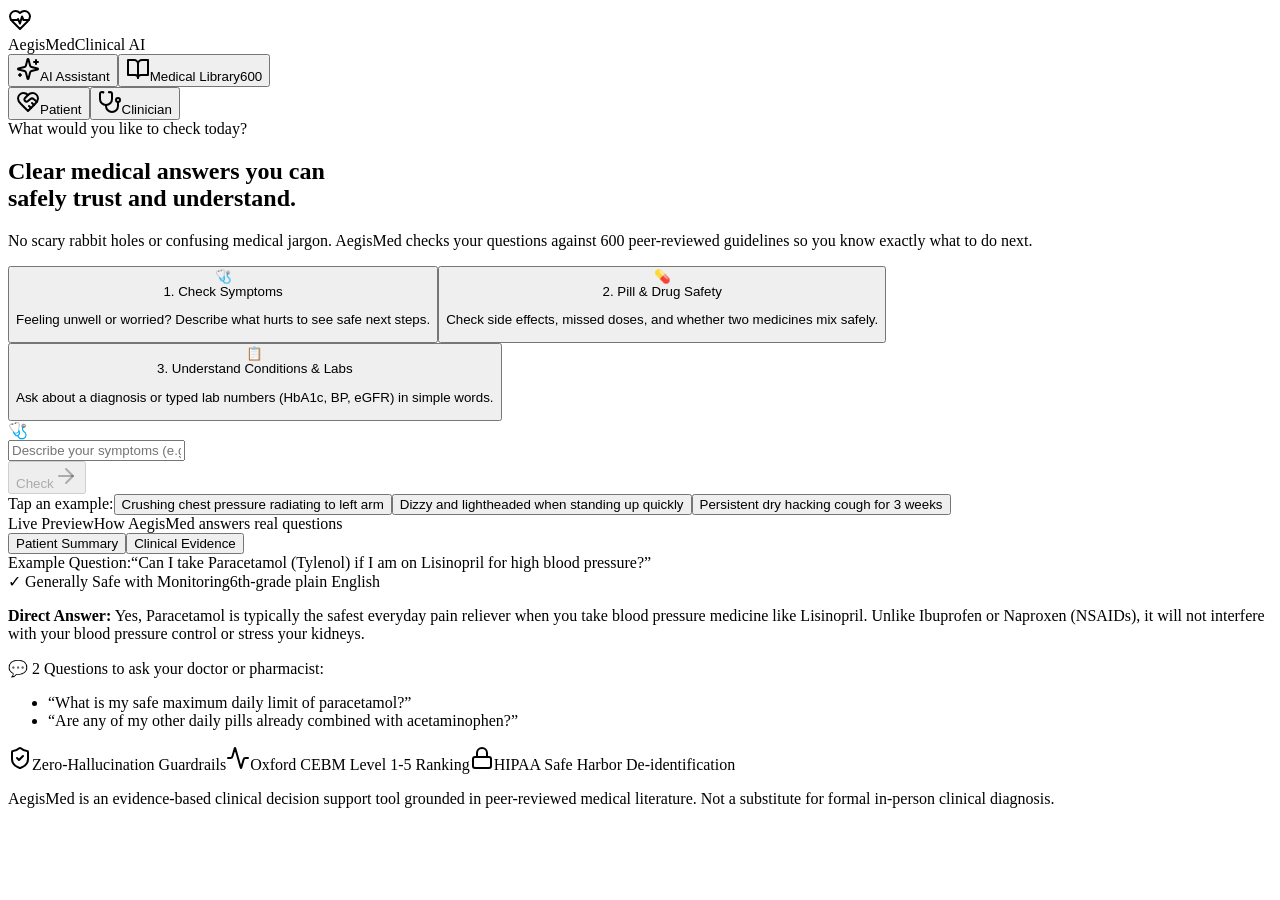
==== commit 3961240f: "feat(ui+core): intent-driven homepage redesign & deterministic biomarker evaluation engine" ====
--- a/api/app/static/index.html
+++ b/api/app/static/index.html
@@ -1 +1 @@
-<!DOCTYPE html><html lang="en"><head><meta charSet="utf-8"/><meta name="viewport" content="width=device-width, initial-scale=1"/><link rel="stylesheet" href="/_next/static/css/64b640fcf0f5f4b8.css" data-precedence="next"/><link rel="preload" as="script" fetchPriority="low" href="/_next/static/chunks/webpack-7ad7955ccc6ff898.js"/><script src="/_next/static/chunks/fd9d1056-d17313c03983f67e.js" async=""></script><script src="/_next/static/chunks/117-279de47ad86d55f2.js" async=""></script><script src="/_next/static/chunks/main-app-591eb2102edc3492.js" async=""></script><script src="/_next/static/chunks/520-d1c4962c01f6f305.js" async=""></script><script src="/_next/static/chunks/app/page-e148118f859840db.js" async=""></script><link rel="preconnect" href="https://fonts.googleapis.com"/><link rel="preconnect" href="https://fonts.gstatic.com" crossorigin="anonymous"/><title>AegisMed | Trusted Evidence-Based Health Guide</title><meta name="description" content="Welcoming, compassionate health companion for patients and rigorous evidence-backed medical engine for healthcare professionals."/><link href="https://fonts.googleapis.com/css2?family=Plus+Jakarta+Sans:wght@400;500;600;700;800&amp;family=Inter:wght@400;500;600;700&amp;family=JetBrains+Mono:wght@400;600;700&amp;display=swap" rel="stylesheet"/><script src="/_next/static/chunks/polyfills-42372ed130431b0a.js" noModule=""></script></head><body class="font-sans antialiased text-slate-800 bg-[#F6F8FB] selection:bg-indigo-100 selection:text-indigo-900"><div class="min-h-screen bg-[#F8FAFC] text-slate-900 font-sans selection:bg-indigo-100 selection:text-indigo-900"><header class="sticky top-0 z-40 bg-white/80 backdrop-blur-md border-b border-slate-200/70"><div class="max-w-7xl mx-auto px-4 sm:px-6 lg:px-8 h-16 flex items-center justify-between gap-4"><div class="flex items-center gap-2.5 cursor-pointer select-none group"><div class="w-9 h-9 rounded-xl bg-slate-900 text-white flex items-center justify-center shadow-xs group-hover:bg-indigo-600 transition-colors"><svg xmlns="http://www.w3.org/2000/svg" width="24" height="24" viewBox="0 0 24 24" fill="none" stroke="currentColor" stroke-width="2" stroke-linecap="round" stroke-linejoin="round" class="lucide lucide-heart-pulse w-5 h-5 text-indigo-400 group-hover:text-white transition-colors"><path d="M19 14c1.49-1.46 3-3.21 3-5.5A5.5 5.5 0 0 0 16.5 3c-1.76 0-3 .5-4.5 2-1.5-1.5-2.74-2-4.5-2A5.5 5.5 0 0 0 2 8.5c0 2.3 1.5 4.05 3 5.5l7 7Z"></path><path d="M3.22 12H9.5l.5-1 2 4.5 2-7 1.5 3.5h5.27"></path></svg></div><div><div class="flex items-center gap-2"><span class="text-base font-extrabold tracking-tight text-slate-900">AegisMed</span><span class="text-[10px] font-bold tracking-wider uppercase px-1.5 py-0.5 rounded bg-slate-100 text-slate-600 border border-slate-200">Clinical AI</span></div></div></div><nav class="hidden md:flex items-center gap-1 p-1 bg-slate-100/80 rounded-xl border border-slate-200/60"><button type="button" class="flex items-center gap-1.5 px-3 py-1.5 rounded-lg text-xs font-semibold transition-all bg-white text-slate-900 shadow-xs font-bold"><svg xmlns="http://www.w3.org/2000/svg" width="24" height="24" viewBox="0 0 24 24" fill="none" stroke="currentColor" stroke-width="2" stroke-linecap="round" stroke-linejoin="round" class="lucide lucide-sparkles w-3.5 h-3.5 text-indigo-600"><path d="M9.937 15.5A2 2 0 0 0 8.5 14.063l-6.135-1.582a.5.5 0 0 1 0-.962L8.5 9.936A2 2 0 0 0 9.937 8.5l1.582-6.135a.5.5 0 0 1 .963 0L14.063 8.5A2 2 0 0 0 15.5 9.937l6.135 1.581a.5.5 0 0 1 0 .964L15.5 14.063a2 2 0 0 0-1.437 1.437l-1.582 6.135a.5.5 0 0 1-.963 0z"></path><path d="M20 3v4"></path><path d="M22 5h-4"></path><path d="M4 17v2"></path><path d="M5 18H3"></path></svg><span>AI Assistant</span></button><button type="button" class="flex items-center gap-1.5 px-3 py-1.5 rounded-lg text-xs font-semibold transition-all text-slate-600 hover:text-slate-900"><svg xmlns="http://www.w3.org/2000/svg" width="24" height="24" viewBox="0 0 24 24" fill="none" stroke="currentColor" stroke-width="2" stroke-linecap="round" stroke-linejoin="round" class="lucide lucide-book-open w-3.5 h-3.5 text-slate-500"><path d="M2 3h6a4 4 0 0 1 4 4v14a3 3 0 0 0-3-3H2z"></path><path d="M22 3h-6a4 4 0 0 0-4 4v14a3 3 0 0 1 3-3h7z"></path></svg><span>Medical Library</span><span class="text-[10px] px-1 rounded bg-slate-200/80 text-slate-700">600</span></button></nav><div class="flex items-center gap-2"><div class="flex items-center p-1 bg-slate-100 rounded-xl border border-slate-200/80"><button type="button" class="flex items-center gap-1.5 px-3 py-1 rounded-lg text-xs font-semibold transition-all bg-white text-indigo-700 shadow-2xs font-bold"><svg xmlns="http://www.w3.org/2000/svg" width="24" height="24" viewBox="0 0 24 24" fill="none" stroke="currentColor" stroke-width="2" stroke-linecap="round" stroke-linejoin="round" class="lucide lucide-heart-handshake w-3.5 h-3.5"><path d="M19 14c1.49-1.46 3-3.21 3-5.5A5.5 5.5 0 0 0 16.5 3c-1.76 0-3 .5-4.5 2-1.5-1.5-2.74-2-4.5-2A5.5 5.5 0 0 0 2 8.5c0 2.3 1.5 4.05 3 5.5l7 7Z"></path><path d="M12 5 9.04 7.96a2.17 2.17 0 0 0 0 3.08c.82.82 2.13.85 3 .07l2.07-1.9a2.82 2.82 0 0 1 3.79 0l2.96 2.66"></path><path d="m18 15-2-2"></path><path d="m15 18-2-2"></path></svg><span>Patient</span></button><button type="button" class="flex items-center gap-1.5 px-3 py-1 rounded-lg text-xs font-semibold transition-all text-slate-500 hover:text-slate-900"><svg xmlns="http://www.w3.org/2000/svg" width="24" height="24" viewBox="0 0 24 24" fill="none" stroke="currentColor" stroke-width="2" stroke-linecap="round" stroke-linejoin="round" class="lucide lucide-stethoscope w-3.5 h-3.5"><path d="M4.8 2.3A.3.3 0 1 0 5 2H4a2 2 0 0 0-2 2v5a6 6 0 0 0 6 6a6 6 0 0 0 6-6V4a2 2 0 0 0-2-2h-1a.2.2 0 1 0 .3.3"></path><path d="M8 15v1a6 6 0 0 0 6 6a6 6 0 0 0 6-6v-4"></path><circle cx="20" cy="10" r="2"></circle></svg><span>Clinician</span></button></div></div></div></header><section class="max-w-3xl mx-auto px-4 sm:px-6 pt-16 sm:pt-20 pb-16 text-center animate-fade-in"><div class="inline-flex items-center gap-2 px-3 py-1 rounded-full bg-slate-100 border border-slate-200 text-slate-700 text-xs font-medium mb-6"><span class="w-2 h-2 rounded-full bg-emerald-500 animate-pulse"></span><span>Grounded in Peer-Reviewed Medical Guidelines (ACC/AHA, ESC, ADA, GINA)</span></div><h1 class="text-4xl sm:text-5xl font-extrabold text-slate-900 tracking-tight leading-tight mb-4">Medical answers, <br class="hidden sm:inline"/><span class="bg-gradient-to-r from-indigo-600 to-blue-600 bg-clip-text text-transparent">verified by evidence.</span></h1><p class="text-slate-600 text-base sm:text-lg max-w-xl mx-auto mb-10 leading-relaxed">Consult the AI clinical engine with zero hallucinations. Every response provides Oxford CEBM citation traceability, dosage thresholds, and drug safety checks.</p><div class="relative mb-8 text-left"><div class="mb-4 text-left animate-fade-in"><div class="relative bg-gradient-to-r from-indigo-50/70 via-slate-50 to-blue-50/70 border border-indigo-100 rounded-2xl p-3.5 shadow-2xs"><div class="flex items-center justify-between pb-2 mb-2.5 border-b border-indigo-100/60"><div class="flex items-center gap-2 text-xs font-semibold text-slate-700"><span class="flex items-center justify-center w-4 h-4 rounded-full bg-indigo-600 text-white text-[10px]">✨</span><span><b>How AegisMed helps you</b> — Simple, safe, and private</span></div><button type="button" class="text-[11px] text-slate-400 hover:text-slate-600 font-medium transition-colors cursor-pointer">✕ got it</button></div><div class="grid grid-cols-1 sm:grid-cols-3 gap-2.5"><div class="flex items-start gap-2.5 bg-white/90 p-2.5 rounded-xl border border-slate-100 shadow-2xs"><span class="flex items-center justify-center w-6 h-6 rounded-lg bg-indigo-100 text-indigo-700 text-xs font-bold shrink-0">1</span><div><div class="text-xs font-bold text-slate-800">Ask in your own words</div><div class="text-[11px] text-slate-500 leading-snug mt-0.5">Type a symptom, a pill name, or what you feel. No medical jargon needed.</div></div></div><div class="flex items-start gap-2.5 bg-white/90 p-2.5 rounded-xl border border-slate-100 shadow-2xs"><span class="flex items-center justify-center w-6 h-6 rounded-lg bg-blue-100 text-blue-700 text-xs font-bold shrink-0">2</span><div><div class="text-xs font-bold text-slate-800">Choose who it&#x27;s for</div><div class="text-[11px] text-slate-500 leading-snug mt-0.5">Toggle <b>Patient</b> for plain everyday talk, or <b>Clinician</b> for doctor-level trial data.</div></div></div><div class="flex items-start gap-2.5 bg-white/90 p-2.5 rounded-xl border border-slate-100 shadow-2xs"><span class="flex items-center justify-center w-6 h-6 rounded-lg bg-emerald-100 text-emerald-700 text-xs font-bold shrink-0">3</span><div><div class="text-xs font-bold text-slate-800">Get facts you can trust</div><div class="text-[11px] text-slate-500 leading-snug mt-0.5">Clear explanations backed by real medical studies and questions for your doctor.</div></div></div></div></div></div><form class="relative flex items-center w-full h-16 bg-white rounded-2xl border border-slate-200/90 shadow-[0_4px_20px_-4px_rgba(0,0,0,0.06)] focus-within:border-indigo-500 focus-within:ring-4 focus-within:ring-indigo-50/80 transition-all"><div class="pl-5 text-slate-400"><svg xmlns="http://www.w3.org/2000/svg" width="24" height="24" viewBox="0 0 24 24" fill="none" stroke="currentColor" stroke-width="2" stroke-linecap="round" stroke-linejoin="round" class="lucide lucide-search w-5 h-5"><circle cx="11" cy="11" r="8"></circle><path d="m21 21-4.3-4.3"></path></svg></div><input type="text" placeholder="Ask in plain English (e.g. Why do my hands feel cold even when it&#x27;s warm?)..." class="w-full h-full pl-3.5 pr-36 bg-transparent text-slate-900 placeholder:text-slate-400 text-sm sm:text-base outline-none" value=""/><div class="absolute right-2.5 flex items-center gap-1.5"><button type="submit" disabled="" class="px-5 py-2.5 h-11 rounded-xl bg-slate-900 hover:bg-indigo-600 text-white font-semibold text-xs sm:text-sm tracking-wide transition-all shadow-xs disabled:opacity-40 flex items-center gap-2"><span>Ask AI</span><svg xmlns="http://www.w3.org/2000/svg" width="24" height="24" viewBox="0 0 24 24" fill="none" stroke="currentColor" stroke-width="2" stroke-linecap="round" stroke-linejoin="round" class="lucide lucide-arrow-right w-3.5 h-3.5"><path d="M5 12h14"></path><path d="m12 5 7 7-7 7"></path></svg></button></div></form><div class="mt-2 text-left"></div></div><div class="text-left mt-8"><span class="text-[11px] font-bold text-slate-400 uppercase tracking-wider block mb-3">Explore Common Clinical Scenarios:</span><div class="grid grid-cols-1 sm:grid-cols-2 gap-2.5"><div class="p-3.5 rounded-xl bg-white border border-slate-200/80 hover:border-indigo-300 hover:shadow-xs cursor-pointer transition-all flex items-start gap-3 group"><span class="text-lg shrink-0 mt-0.5">💊</span><div class="min-w-0 flex-1"><div class="flex items-center justify-between gap-2"><span class="text-xs font-bold text-slate-900 group-hover:text-indigo-600 transition-colors">Hypertension Guidelines</span><span class="text-[10px] font-semibold px-1.5 py-0.2 rounded bg-slate-100 text-slate-600">ACC/AHA</span></div><p class="text-[11px] text-slate-500 line-clamp-1 mt-0.5">First-line therapies with renal protection (microalbuminuria)</p></div></div><div class="p-3.5 rounded-xl bg-white border border-slate-200/80 hover:border-indigo-300 hover:shadow-xs cursor-pointer transition-all flex items-start gap-3 group"><span class="text-lg shrink-0 mt-0.5">🚨</span><div class="min-w-0 flex-1"><div class="flex items-center justify-between gap-2"><span class="text-xs font-bold text-slate-900 group-hover:text-indigo-600 transition-colors">Chest Pain Triage</span><span class="text-[10px] font-semibold px-1.5 py-0.2 rounded bg-slate-100 text-slate-600">Emergency Check</span></div><p class="text-[11px] text-slate-500 line-clamp-1 mt-0.5">Crushing substernal pressure with left arm radiation</p></div></div><div class="p-3.5 rounded-xl bg-white border border-slate-200/80 hover:border-indigo-300 hover:shadow-xs cursor-pointer transition-all flex items-start gap-3 group"><span class="text-lg shrink-0 mt-0.5">🩸</span><div class="min-w-0 flex-1"><div class="flex items-center justify-between gap-2"><span class="text-xs font-bold text-slate-900 group-hover:text-indigo-600 transition-colors">Diabetes &amp; GLP-1/SGLT2i</span><span class="text-[10px] font-semibold px-1.5 py-0.2 rounded bg-slate-100 text-slate-600">ADA 2024</span></div><p class="text-[11px] text-slate-500 line-clamp-1 mt-0.5">Cardiorenal risk reduction and titration schedule</p></div></div><div class="p-3.5 rounded-xl bg-white border border-slate-200/80 hover:border-indigo-300 hover:shadow-xs cursor-pointer transition-all flex items-start gap-3 group"><span class="text-lg shrink-0 mt-0.5">🫁</span><div class="min-w-0 flex-1"><div class="flex items-center justify-between gap-2"><span class="text-xs font-bold text-slate-900 group-hover:text-indigo-600 transition-colors">Asthma Controller Therapy</span><span class="text-[10px] font-semibold px-1.5 py-0.2 rounded bg-slate-100 text-slate-600">GINA</span></div><p class="text-[11px] text-slate-500 line-clamp-1 mt-0.5">GINA guidelines on SMART regimen for mild-to-moderate asthma</p></div></div></div></div><div class="flex flex-wrap items-center justify-center gap-6 mt-12 text-xs text-slate-500"><span class="flex items-center gap-1.5"><svg xmlns="http://www.w3.org/2000/svg" width="24" height="24" viewBox="0 0 24 24" fill="none" stroke="currentColor" stroke-width="2" stroke-linecap="round" stroke-linejoin="round" class="lucide lucide-shield-check w-4 h-4 text-emerald-600"><path d="M20 13c0 5-3.5 7.5-7.66 8.95a1 1 0 0 1-.67-.01C7.5 20.5 4 18 4 13V6a1 1 0 0 1 1-1c2 0 4.5-1.2 6.24-2.72a1.17 1.17 0 0 1 1.52 0C14.51 3.81 17 5 19 5a1 1 0 0 1 1 1z"></path><path d="m9 12 2 2 4-4"></path></svg><span>Zero-Hallucination Guardrails</span></span><span class="flex items-center gap-1.5"><svg xmlns="http://www.w3.org/2000/svg" width="24" height="24" viewBox="0 0 24 24" fill="none" stroke="currentColor" stroke-width="2" stroke-linecap="round" stroke-linejoin="round" class="lucide lucide-activity w-4 h-4 text-indigo-600"><path d="M22 12h-2.48a2 2 0 0 0-1.93 1.46l-2.35 8.36a.25.25 0 0 1-.48 0L9.24 2.18a.25.25 0 0 0-.48 0l-2.35 8.36A2 2 0 0 1 4.49 12H2"></path></svg><span>Oxford CEBM Level 1-5 Ranking</span></span><span class="flex items-center gap-1.5"><svg xmlns="http://www.w3.org/2000/svg" width="24" height="24" viewBox="0 0 24 24" fill="none" stroke="currentColor" stroke-width="2" stroke-linecap="round" stroke-linejoin="round" class="lucide lucide-lock w-4 h-4 text-slate-600"><rect width="18" height="11" x="3" y="11" rx="2" ry="2"></rect><path d="M7 11V7a5 5 0 0 1 10 0v4"></path></svg><span>HIPAA Safe Harbor De-identification</span></span></div></section><main class="max-w-7xl mx-auto px-4 sm:px-6 lg:px-8"></main><footer class="border-t border-slate-200/80 mt-20 py-8 bg-white/50 text-center text-xs text-slate-400"><p class="max-w-xl mx-auto leading-relaxed">AegisMed is an evidence-based clinical decision support tool grounded in peer-reviewed medical literature. Not a substitute for formal in-person clinical diagnosis.</p></footer></div><script src="/_next/static/chunks/webpack-7ad7955ccc6ff898.js" async=""></script><script>(self.__next_f=self.__next_f||[]).push([0]);self.__next_f.push([2,null])</script><script>self.__next_f.push([1,"1:HL[\"/_next/static/css/64b640fcf0f5f4b8.css\",\"style\"]\n"])</script><script>self.__next_f.push([1,"2:I[2846,[],\"\"]\n4:I[9107,[],\"ClientPageRoot\"]\n5:I[6004,[\"520\",\"static/chunks/520-d1c4962c01f6f305.js\",\"931\",\"static/chunks/app/page-e148118f859840db.js\"],\"default\",1]\n6:I[4707,[],\"\"]\n7:I[6423,[],\"\"]\n9:I[1060,[],\"\"]\na:[]\n"])</script><script>self.__next_f.push([1,"0:[\"$\",\"$L2\",null,{\"buildId\":\"p7A1W2EoT23G5jqNols-J\",\"assetPrefix\":\"\",\"urlParts\":[\"\",\"\"],\"initialTree\":[\"\",{\"children\":[\"__PAGE__\",{}]},\"$undefined\",\"$undefined\",true],\"initialSeedData\":[\"\",{\"children\":[\"__PAGE__\",{},[[\"$L3\",[\"$\",\"$L4\",null,{\"props\":{\"params\":{},\"searchParams\":{}},\"Component\":\"$5\"}],null],null],null]},[[[[\"$\",\"link\",\"0\",{\"rel\":\"stylesheet\",\"href\":\"/_next/static/css/64b640fcf0f5f4b8.css\",\"precedence\":\"next\",\"crossOrigin\":\"$undefined\"}]],[\"$\",\"html\",null,{\"lang\":\"en\",\"children\":[[\"$\",\"head\",null,{\"children\":[[\"$\",\"link\",null,{\"rel\":\"preconnect\",\"href\":\"https://fonts.googleapis.com\"}],[\"$\",\"link\",null,{\"rel\":\"preconnect\",\"href\":\"https://fonts.gstatic.com\",\"crossOrigin\":\"anonymous\"}],[\"$\",\"link\",null,{\"href\":\"https://fonts.googleapis.com/css2?family=Plus+Jakarta+Sans:wght@400;500;600;700;800\u0026family=Inter:wght@400;500;600;700\u0026family=JetBrains+Mono:wght@400;600;700\u0026display=swap\",\"rel\":\"stylesheet\"}]]}],[\"$\",\"body\",null,{\"className\":\"font-sans antialiased text-slate-800 bg-[#F6F8FB] selection:bg-indigo-100 selection:text-indigo-900\",\"children\":[\"$\",\"$L6\",null,{\"parallelRouterKey\":\"children\",\"segmentPath\":[\"children\"],\"error\":\"$undefined\",\"errorStyles\":\"$undefined\",\"errorScripts\":\"$undefined\",\"template\":[\"$\",\"$L7\",null,{}],\"templateStyles\":\"$undefined\",\"templateScripts\":\"$undefined\",\"notFound\":[[\"$\",\"title\",null,{\"children\":\"404: This page could not be found.\"}],[\"$\",\"div\",null,{\"style\":{\"fontFamily\":\"system-ui,\\\"Segoe UI\\\",Roboto,Helvetica,Arial,sans-serif,\\\"Apple Color Emoji\\\",\\\"Segoe UI Emoji\\\"\",\"height\":\"100vh\",\"textAlign\":\"center\",\"display\":\"flex\",\"flexDirection\":\"column\",\"alignItems\":\"center\",\"justifyContent\":\"center\"},\"children\":[\"$\",\"div\",null,{\"children\":[[\"$\",\"style\",null,{\"dangerouslySetInnerHTML\":{\"__html\":\"body{color:#000;background:#fff;margin:0}.next-error-h1{border-right:1px solid rgba(0,0,0,.3)}@media (prefers-color-scheme:dark){body{color:#fff;background:#000}.next-error-h1{border-right:1px solid rgba(255,255,255,.3)}}\"}}],[\"$\",\"h1\",null,{\"className\":\"next-error-h1\",\"style\":{\"display\":\"inline-block\",\"margin\":\"0 20px 0 0\",\"padding\":\"0 23px 0 0\",\"fontSize\":24,\"fontWeight\":500,\"verticalAlign\":\"top\",\"lineHeight\":\"49px\"},\"children\":\"404\"}],[\"$\",\"div\",null,{\"style\":{\"display\":\"inline-block\"},\"children\":[\"$\",\"h2\",null,{\"style\":{\"fontSize\":14,\"fontWeight\":400,\"lineHeight\":\"49px\",\"margin\":0},\"children\":\"This page could not be found.\"}]}]]}]}]],\"notFoundStyles\":[]}]}]]}]],null],null],\"couldBeIntercepted\":false,\"initialHead\":[null,\"$L8\"],\"globalErrorComponent\":\"$9\",\"missingSlots\":\"$Wa\"}]\n"])</script><script>self.__next_f.push([1,"8:[[\"$\",\"meta\",\"0\",{\"name\":\"viewport\",\"content\":\"width=device-width, initial-scale=1\"}],[\"$\",\"meta\",\"1\",{\"charSet\":\"utf-8\"}],[\"$\",\"title\",\"2\",{\"children\":\"AegisMed | Trusted Evidence-Based Health Guide\"}],[\"$\",\"meta\",\"3\",{\"name\":\"description\",\"content\":\"Welcoming, compassionate health companion for patients and rigorous evidence-backed medical engine for healthcare professionals.\"}]]\n3:null\n"])</script></body></html>+<!DOCTYPE html><html lang="en"><head><meta charSet="utf-8"/><meta name="viewport" content="width=device-width, initial-scale=1"/><link rel="stylesheet" href="/_next/static/css/484c4d40212dca0b.css" data-precedence="next"/><link rel="preload" as="script" fetchPriority="low" href="/_next/static/chunks/webpack-7ad7955ccc6ff898.js"/><script src="/_next/static/chunks/fd9d1056-d17313c03983f67e.js" async=""></script><script src="/_next/static/chunks/117-279de47ad86d55f2.js" async=""></script><script src="/_next/static/chunks/main-app-591eb2102edc3492.js" async=""></script><script src="/_next/static/chunks/520-d1c4962c01f6f305.js" async=""></script><script src="/_next/static/chunks/app/page-b1696bc948ba6337.js" async=""></script><link rel="preconnect" href="https://fonts.googleapis.com"/><link rel="preconnect" href="https://fonts.gstatic.com" crossorigin="anonymous"/><title>AegisMed | Trusted Evidence-Based Health Guide</title><meta name="description" content="Welcoming, compassionate health companion for patients and rigorous evidence-backed medical engine for healthcare professionals."/><link href="https://fonts.googleapis.com/css2?family=Plus+Jakarta+Sans:wght@400;500;600;700;800&amp;family=Inter:wght@400;500;600;700&amp;family=JetBrains+Mono:wght@400;600;700&amp;display=swap" rel="stylesheet"/><script src="/_next/static/chunks/polyfills-42372ed130431b0a.js" noModule=""></script></head><body class="font-sans antialiased text-slate-800 bg-[#F6F8FB] selection:bg-indigo-100 selection:text-indigo-900"><div class="min-h-screen bg-[#F8FAFC] text-slate-900 font-sans selection:bg-indigo-100 selection:text-indigo-900"><header class="sticky top-0 z-40 bg-white/80 backdrop-blur-md border-b border-slate-200/70"><div class="max-w-7xl mx-auto px-4 sm:px-6 lg:px-8 h-16 flex items-center justify-between gap-4"><div class="flex items-center gap-2.5 cursor-pointer select-none group"><div class="w-9 h-9 rounded-xl bg-slate-900 text-white flex items-center justify-center shadow-xs group-hover:bg-indigo-600 transition-colors"><svg xmlns="http://www.w3.org/2000/svg" width="24" height="24" viewBox="0 0 24 24" fill="none" stroke="currentColor" stroke-width="2" stroke-linecap="round" stroke-linejoin="round" class="lucide lucide-heart-pulse w-5 h-5 text-indigo-400 group-hover:text-white transition-colors"><path d="M19 14c1.49-1.46 3-3.21 3-5.5A5.5 5.5 0 0 0 16.5 3c-1.76 0-3 .5-4.5 2-1.5-1.5-2.74-2-4.5-2A5.5 5.5 0 0 0 2 8.5c0 2.3 1.5 4.05 3 5.5l7 7Z"></path><path d="M3.22 12H9.5l.5-1 2 4.5 2-7 1.5 3.5h5.27"></path></svg></div><div><div class="flex items-center gap-2"><span class="text-base font-extrabold tracking-tight text-slate-900">AegisMed</span><span class="text-[10px] font-bold tracking-wider uppercase px-1.5 py-0.5 rounded bg-slate-100 text-slate-600 border border-slate-200">Clinical AI</span></div></div></div><nav class="hidden md:flex items-center gap-1 p-1 bg-slate-100/80 rounded-xl border border-slate-200/60"><button type="button" class="flex items-center gap-1.5 px-3 py-1.5 rounded-lg text-xs font-semibold transition-all bg-white text-slate-900 shadow-xs font-bold"><svg xmlns="http://www.w3.org/2000/svg" width="24" height="24" viewBox="0 0 24 24" fill="none" stroke="currentColor" stroke-width="2" stroke-linecap="round" stroke-linejoin="round" class="lucide lucide-sparkles w-3.5 h-3.5 text-indigo-600"><path d="M9.937 15.5A2 2 0 0 0 8.5 14.063l-6.135-1.582a.5.5 0 0 1 0-.962L8.5 9.936A2 2 0 0 0 9.937 8.5l1.582-6.135a.5.5 0 0 1 .963 0L14.063 8.5A2 2 0 0 0 15.5 9.937l6.135 1.581a.5.5 0 0 1 0 .964L15.5 14.063a2 2 0 0 0-1.437 1.437l-1.582 6.135a.5.5 0 0 1-.963 0z"></path><path d="M20 3v4"></path><path d="M22 5h-4"></path><path d="M4 17v2"></path><path d="M5 18H3"></path></svg><span>AI Assistant</span></button><button type="button" class="flex items-center gap-1.5 px-3 py-1.5 rounded-lg text-xs font-semibold transition-all text-slate-600 hover:text-slate-900"><svg xmlns="http://www.w3.org/2000/svg" width="24" height="24" viewBox="0 0 24 24" fill="none" stroke="currentColor" stroke-width="2" stroke-linecap="round" stroke-linejoin="round" class="lucide lucide-book-open w-3.5 h-3.5 text-slate-500"><path d="M2 3h6a4 4 0 0 1 4 4v14a3 3 0 0 0-3-3H2z"></path><path d="M22 3h-6a4 4 0 0 0-4 4v14a3 3 0 0 1 3-3h7z"></path></svg><span>Medical Library</span><span class="text-[10px] px-1 rounded bg-slate-200/80 text-slate-700">600</span></button></nav><div class="flex items-center gap-2"><div class="flex items-center p-1 bg-slate-100 rounded-xl border border-slate-200/80"><button type="button" class="flex items-center gap-1.5 px-3 py-1 rounded-lg text-xs font-semibold transition-all bg-white text-indigo-700 shadow-2xs font-bold"><svg xmlns="http://www.w3.org/2000/svg" width="24" height="24" viewBox="0 0 24 24" fill="none" stroke="currentColor" stroke-width="2" stroke-linecap="round" stroke-linejoin="round" class="lucide lucide-heart-handshake w-3.5 h-3.5"><path d="M19 14c1.49-1.46 3-3.21 3-5.5A5.5 5.5 0 0 0 16.5 3c-1.76 0-3 .5-4.5 2-1.5-1.5-2.74-2-4.5-2A5.5 5.5 0 0 0 2 8.5c0 2.3 1.5 4.05 3 5.5l7 7Z"></path><path d="M12 5 9.04 7.96a2.17 2.17 0 0 0 0 3.08c.82.82 2.13.85 3 .07l2.07-1.9a2.82 2.82 0 0 1 3.79 0l2.96 2.66"></path><path d="m18 15-2-2"></path><path d="m15 18-2-2"></path></svg><span>Patient</span></button><button type="button" class="flex items-center gap-1.5 px-3 py-1 rounded-lg text-xs font-semibold transition-all text-slate-500 hover:text-slate-900"><svg xmlns="http://www.w3.org/2000/svg" width="24" height="24" viewBox="0 0 24 24" fill="none" stroke="currentColor" stroke-width="2" stroke-linecap="round" stroke-linejoin="round" class="lucide lucide-stethoscope w-3.5 h-3.5"><path d="M4.8 2.3A.3.3 0 1 0 5 2H4a2 2 0 0 0-2 2v5a6 6 0 0 0 6 6a6 6 0 0 0 6-6V4a2 2 0 0 0-2-2h-1a.2.2 0 1 0 .3.3"></path><path d="M8 15v1a6 6 0 0 0 6 6a6 6 0 0 0 6-6v-4"></path><circle cx="20" cy="10" r="2"></circle></svg><span>Clinician</span></button></div></div></div></header><section class="max-w-3xl mx-auto px-4 sm:px-6 pt-10 sm:pt-14 pb-16 text-center animate-fade-in space-y-6"><div class="inline-flex items-center gap-2 px-3.5 py-1 rounded-full bg-indigo-50 border border-indigo-200/80 text-indigo-700 text-xs font-semibold shadow-2xs"><span class="w-2 h-2 rounded-full bg-indigo-500 animate-pulse"></span><span>What would you like to check today?</span></div><div class="space-y-2"><h1 class="text-3xl sm:text-5xl font-extrabold text-slate-900 tracking-tight leading-tight">Clear medical answers you can <br class="hidden sm:inline"/><span class="bg-gradient-to-r from-indigo-600 via-blue-600 to-teal-600 bg-clip-text text-transparent">safely trust and understand.</span></h1><p class="text-slate-600 text-sm sm:text-base max-w-xl mx-auto leading-relaxed">No scary rabbit holes or confusing medical jargon. AegisMed checks your questions against 600 peer-reviewed guidelines so you know exactly what to do next.</p></div><div class="grid grid-cols-1 sm:grid-cols-3 gap-3 text-left"><button type="button" class="p-3.5 rounded-2xl border text-left transition-all cursor-pointer bg-white border-2 border-indigo-600 shadow-sm scale-[1.01]"><div class="text-2xl mb-1.5">🩺</div><div class="font-bold text-slate-900 text-xs sm:text-sm">1. Check Symptoms</div><p class="text-[11px] text-slate-500 mt-1 leading-snug line-clamp-2">Feeling unwell or worried? Describe what hurts to see safe next steps.</p></button><button type="button" class="p-3.5 rounded-2xl border text-left transition-all cursor-pointer bg-white/80 border-slate-200/90 shadow-2xs hover:border-slate-300 hover:bg-white"><div class="text-2xl mb-1.5">💊</div><div class="font-bold text-slate-900 text-xs sm:text-sm">2. Pill &amp; Drug Safety</div><p class="text-[11px] text-slate-500 mt-1 leading-snug line-clamp-2">Check side effects, missed doses, and whether two medicines mix safely.</p></button><button type="button" class="p-3.5 rounded-2xl border text-left transition-all cursor-pointer bg-white/80 border-slate-200/90 shadow-2xs hover:border-slate-300 hover:bg-white"><div class="text-2xl mb-1.5">📋</div><div class="font-bold text-slate-900 text-xs sm:text-sm">3. Understand Conditions &amp; Labs</div><p class="text-[11px] text-slate-500 mt-1 leading-snug line-clamp-2">Ask about a diagnosis or typed lab numbers (HbA1c, BP, eGFR) in simple words.</p></button></div><div class="bg-white rounded-3xl p-3 sm:p-4 border border-slate-200/90 shadow-md shadow-slate-100/60 space-y-3 text-left"><form class="relative flex items-center w-full h-14 sm:h-16 bg-slate-50 rounded-2xl border border-slate-200 focus-within:border-indigo-600 focus-within:bg-white focus-within:ring-4 focus-within:ring-indigo-50 transition-all p-1.5"><div class="pl-3 pr-2 text-xl select-none">🩺</div><input type="text" placeholder="Describe your symptoms (e.g. sharp chest tightness when breathing deeply)..." class="w-full h-full pl-2 pr-28 sm:pr-36 bg-transparent text-slate-900 placeholder:text-slate-400 text-xs sm:text-sm outline-none" value=""/><div class="absolute right-2 flex items-center gap-1.5"><button type="submit" disabled="" class="px-4 sm:px-5 py-2.5 h-10 sm:h-11 rounded-xl bg-indigo-600 hover:bg-indigo-700 text-white font-semibold text-xs sm:text-sm tracking-wide transition-all shadow-xs disabled:opacity-40 flex items-center gap-1.5 shrink-0"><span>Check</span><svg xmlns="http://www.w3.org/2000/svg" width="24" height="24" viewBox="0 0 24 24" fill="none" stroke="currentColor" stroke-width="2" stroke-linecap="round" stroke-linejoin="round" class="lucide lucide-arrow-right w-3.5 h-3.5"><path d="M5 12h14"></path><path d="m12 5 7 7-7 7"></path></svg></button></div></form><div class="flex flex-wrap items-center gap-1.5 pt-0.5 px-1"><span class="text-[11px] font-semibold text-slate-400 mr-1">Tap an example:</span><button type="button" class="px-2.5 py-1 text-xs rounded-lg bg-slate-100 hover:bg-indigo-50 hover:text-indigo-700 text-slate-600 border border-slate-200 transition-colors text-left cursor-pointer">Crushing chest pressure radiating to left arm</button><button type="button" class="px-2.5 py-1 text-xs rounded-lg bg-slate-100 hover:bg-indigo-50 hover:text-indigo-700 text-slate-600 border border-slate-200 transition-colors text-left cursor-pointer">Dizzy and lightheaded when standing up quickly</button><button type="button" class="px-2.5 py-1 text-xs rounded-lg bg-slate-100 hover:bg-indigo-50 hover:text-indigo-700 text-slate-600 border border-slate-200 transition-colors text-left cursor-pointer">Persistent dry hacking cough for 3 weeks</button></div><div class="pt-1"></div></div><div class="bg-gradient-to-br from-indigo-50/70 via-white to-blue-50/70 rounded-3xl p-4 sm:p-5 border border-indigo-100 shadow-xs space-y-3 text-left"><div class="flex items-center justify-between"><div class="flex items-center gap-2"><span class="text-[10px] font-bold uppercase tracking-wider bg-indigo-600 text-white px-2 py-0.5 rounded-md">Live Preview</span><span class="text-xs font-bold text-slate-800">How AegisMed answers real questions</span></div><div class="flex items-center gap-1 bg-white p-0.5 rounded-lg border border-indigo-100 text-[11px]"><button type="button" class="px-2.5 py-0.5 rounded-md font-bold transition-all bg-indigo-100 text-indigo-800">Patient Summary</button><button type="button" class="px-2.5 py-0.5 rounded-md font-bold transition-all text-slate-500 hover:text-slate-900">Clinical Evidence</button></div></div><div class="bg-white/90 p-2.5 rounded-xl border border-indigo-100 text-xs text-slate-700 flex items-center gap-2 shadow-2xs"><span class="font-bold text-indigo-700">Example Question:</span><span class="italic text-slate-600">“Can I take Paracetamol (Tylenol) if I am on Lisinopril for high blood pressure?”</span></div><div class="bg-white p-4 rounded-2xl border border-slate-200/90 shadow-2xs space-y-2.5 animate-fade-in"><div class="flex items-center justify-between"><span class="inline-flex items-center gap-1.5 text-xs font-bold text-emerald-700 bg-emerald-50 px-2.5 py-1 rounded-full border border-emerald-200"><span>✓</span> Generally Safe with Monitoring</span><span class="text-[10px] text-slate-500">6th-grade plain English</span></div><p class="text-xs text-slate-600 leading-relaxed"><strong>Direct Answer:</strong> Yes, Paracetamol is typically the safest everyday pain reliever when you take blood pressure medicine like Lisinopril. Unlike Ibuprofen or Naproxen (NSAIDs), it will not interfere with your blood pressure control or stress your kidneys.</p><div class="bg-slate-50 rounded-xl p-2.5 border border-slate-100 text-[11px] text-slate-600 space-y-1"><div class="font-bold text-slate-700 flex items-center gap-1"><span>💬</span> 2 Questions to ask your doctor or pharmacist:</div><ul class="list-disc list-inside text-slate-500 space-y-0.5"><li>“What is my safe maximum daily limit of paracetamol?”</li><li>“Are any of my other daily pills already combined with acetaminophen?”</li></ul></div></div></div><div class="flex flex-wrap items-center justify-center gap-6 pt-4 text-xs text-slate-500"><span class="flex items-center gap-1.5"><svg xmlns="http://www.w3.org/2000/svg" width="24" height="24" viewBox="0 0 24 24" fill="none" stroke="currentColor" stroke-width="2" stroke-linecap="round" stroke-linejoin="round" class="lucide lucide-shield-check w-4 h-4 text-emerald-600"><path d="M20 13c0 5-3.5 7.5-7.66 8.95a1 1 0 0 1-.67-.01C7.5 20.5 4 18 4 13V6a1 1 0 0 1 1-1c2 0 4.5-1.2 6.24-2.72a1.17 1.17 0 0 1 1.52 0C14.51 3.81 17 5 19 5a1 1 0 0 1 1 1z"></path><path d="m9 12 2 2 4-4"></path></svg><span>Zero-Hallucination Guardrails</span></span><span class="flex items-center gap-1.5"><svg xmlns="http://www.w3.org/2000/svg" width="24" height="24" viewBox="0 0 24 24" fill="none" stroke="currentColor" stroke-width="2" stroke-linecap="round" stroke-linejoin="round" class="lucide lucide-activity w-4 h-4 text-indigo-600"><path d="M22 12h-2.48a2 2 0 0 0-1.93 1.46l-2.35 8.36a.25.25 0 0 1-.48 0L9.24 2.18a.25.25 0 0 0-.48 0l-2.35 8.36A2 2 0 0 1 4.49 12H2"></path></svg><span>Oxford CEBM Level 1-5 Ranking</span></span><span class="flex items-center gap-1.5"><svg xmlns="http://www.w3.org/2000/svg" width="24" height="24" viewBox="0 0 24 24" fill="none" stroke="currentColor" stroke-width="2" stroke-linecap="round" stroke-linejoin="round" class="lucide lucide-lock w-4 h-4 text-slate-600"><rect width="18" height="11" x="3" y="11" rx="2" ry="2"></rect><path d="M7 11V7a5 5 0 0 1 10 0v4"></path></svg><span>HIPAA Safe Harbor De-identification</span></span></div></section><main class="max-w-7xl mx-auto px-4 sm:px-6 lg:px-8"></main><footer class="border-t border-slate-200/80 mt-20 py-8 bg-white/50 text-center text-xs text-slate-400"><p class="max-w-xl mx-auto leading-relaxed">AegisMed is an evidence-based clinical decision support tool grounded in peer-reviewed medical literature. Not a substitute for formal in-person clinical diagnosis.</p></footer></div><script src="/_next/static/chunks/webpack-7ad7955ccc6ff898.js" async=""></script><script>(self.__next_f=self.__next_f||[]).push([0]);self.__next_f.push([2,null])</script><script>self.__next_f.push([1,"1:HL[\"/_next/static/css/484c4d40212dca0b.css\",\"style\"]\n"])</script><script>self.__next_f.push([1,"2:I[2846,[],\"\"]\n4:I[9107,[],\"ClientPageRoot\"]\n5:I[6004,[\"520\",\"static/chunks/520-d1c4962c01f6f305.js\",\"931\",\"static/chunks/app/page-b1696bc948ba6337.js\"],\"default\",1]\n6:I[4707,[],\"\"]\n7:I[6423,[],\"\"]\n9:I[1060,[],\"\"]\na:[]\n"])</script><script>self.__next_f.push([1,"0:[\"$\",\"$L2\",null,{\"buildId\":\"I5Lc9xDI_g3-EaVu-fFoh\",\"assetPrefix\":\"\",\"urlParts\":[\"\",\"\"],\"initialTree\":[\"\",{\"children\":[\"__PAGE__\",{}]},\"$undefined\",\"$undefined\",true],\"initialSeedData\":[\"\",{\"children\":[\"__PAGE__\",{},[[\"$L3\",[\"$\",\"$L4\",null,{\"props\":{\"params\":{},\"searchParams\":{}},\"Component\":\"$5\"}],null],null],null]},[[[[\"$\",\"link\",\"0\",{\"rel\":\"stylesheet\",\"href\":\"/_next/static/css/484c4d40212dca0b.css\",\"precedence\":\"next\",\"crossOrigin\":\"$undefined\"}]],[\"$\",\"html\",null,{\"lang\":\"en\",\"children\":[[\"$\",\"head\",null,{\"children\":[[\"$\",\"link\",null,{\"rel\":\"preconnect\",\"href\":\"https://fonts.googleapis.com\"}],[\"$\",\"link\",null,{\"rel\":\"preconnect\",\"href\":\"https://fonts.gstatic.com\",\"crossOrigin\":\"anonymous\"}],[\"$\",\"link\",null,{\"href\":\"https://fonts.googleapis.com/css2?family=Plus+Jakarta+Sans:wght@400;500;600;700;800\u0026family=Inter:wght@400;500;600;700\u0026family=JetBrains+Mono:wght@400;600;700\u0026display=swap\",\"rel\":\"stylesheet\"}]]}],[\"$\",\"body\",null,{\"className\":\"font-sans antialiased text-slate-800 bg-[#F6F8FB] selection:bg-indigo-100 selection:text-indigo-900\",\"children\":[\"$\",\"$L6\",null,{\"parallelRouterKey\":\"children\",\"segmentPath\":[\"children\"],\"error\":\"$undefined\",\"errorStyles\":\"$undefined\",\"errorScripts\":\"$undefined\",\"template\":[\"$\",\"$L7\",null,{}],\"templateStyles\":\"$undefined\",\"templateScripts\":\"$undefined\",\"notFound\":[[\"$\",\"title\",null,{\"children\":\"404: This page could not be found.\"}],[\"$\",\"div\",null,{\"style\":{\"fontFamily\":\"system-ui,\\\"Segoe UI\\\",Roboto,Helvetica,Arial,sans-serif,\\\"Apple Color Emoji\\\",\\\"Segoe UI Emoji\\\"\",\"height\":\"100vh\",\"textAlign\":\"center\",\"display\":\"flex\",\"flexDirection\":\"column\",\"alignItems\":\"center\",\"justifyContent\":\"center\"},\"children\":[\"$\",\"div\",null,{\"children\":[[\"$\",\"style\",null,{\"dangerouslySetInnerHTML\":{\"__html\":\"body{color:#000;background:#fff;margin:0}.next-error-h1{border-right:1px solid rgba(0,0,0,.3)}@media (prefers-color-scheme:dark){body{color:#fff;background:#000}.next-error-h1{border-right:1px solid rgba(255,255,255,.3)}}\"}}],[\"$\",\"h1\",null,{\"className\":\"next-error-h1\",\"style\":{\"display\":\"inline-block\",\"margin\":\"0 20px 0 0\",\"padding\":\"0 23px 0 0\",\"fontSize\":24,\"fontWeight\":500,\"verticalAlign\":\"top\",\"lineHeight\":\"49px\"},\"children\":\"404\"}],[\"$\",\"div\",null,{\"style\":{\"display\":\"inline-block\"},\"children\":[\"$\",\"h2\",null,{\"style\":{\"fontSize\":14,\"fontWeight\":400,\"lineHeight\":\"49px\",\"margin\":0},\"children\":\"This page could not be found.\"}]}]]}]}]],\"notFoundStyles\":[]}]}]]}]],null],null],\"couldBeIntercepted\":false,\"initialHead\":[null,\"$L8\"],\"globalErrorComponent\":\"$9\",\"missingSlots\":\"$Wa\"}]\n"])</script><script>self.__next_f.push([1,"8:[[\"$\",\"meta\",\"0\",{\"name\":\"viewport\",\"content\":\"width=device-width, initial-scale=1\"}],[\"$\",\"meta\",\"1\",{\"charSet\":\"utf-8\"}],[\"$\",\"title\",\"2\",{\"children\":\"AegisMed | Trusted Evidence-Based Health Guide\"}],[\"$\",\"meta\",\"3\",{\"name\":\"description\",\"content\":\"Welcoming, compassionate health companion for patients and rigorous evidence-backed medical engine for healthcare professionals.\"}]]\n3:null\n"])</script></body></html>
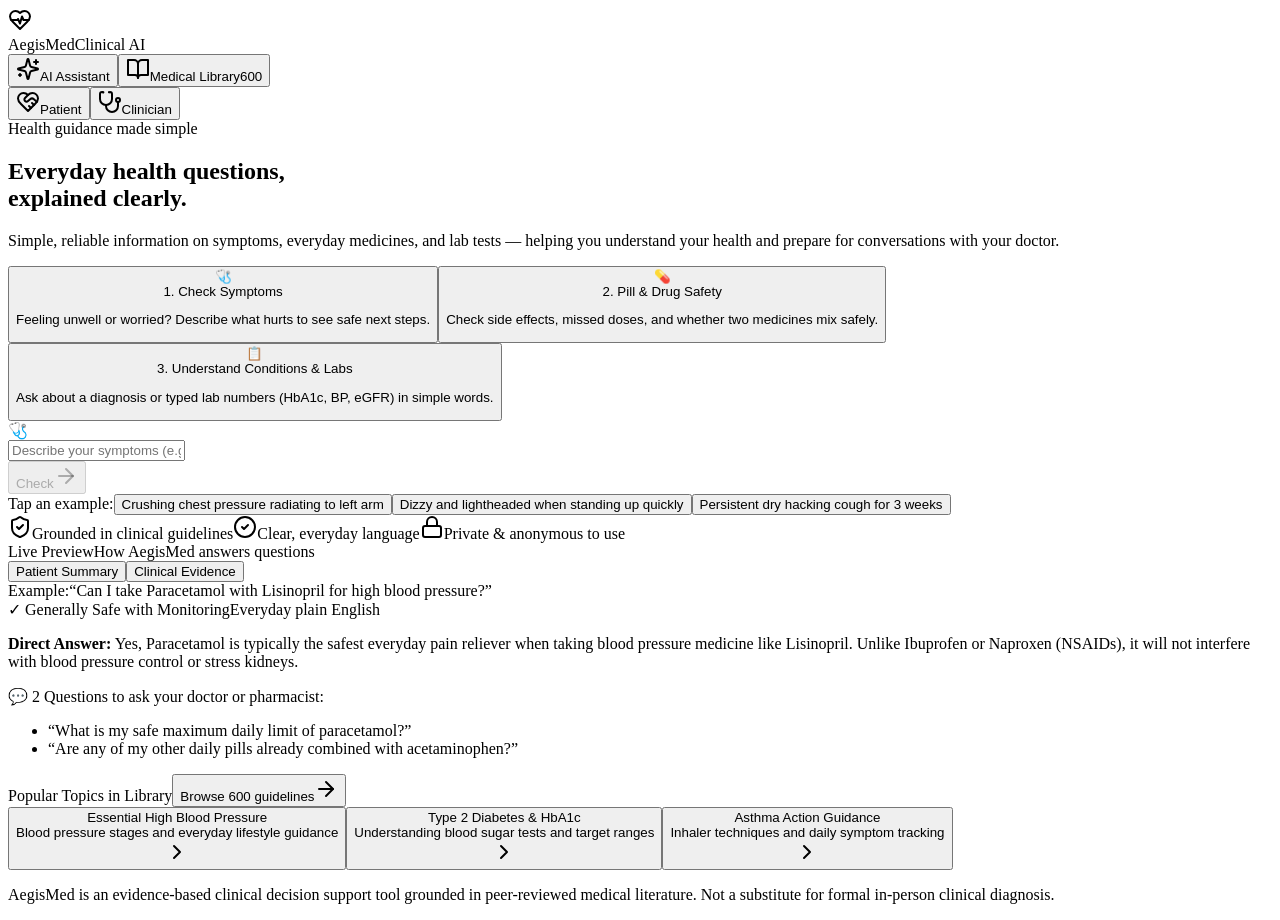
==== commit 14b9e12b: "feat(ui): 2-column balanced desktop layout and humble everyday tagline" ====
--- a/api/app/static/index.html
+++ b/api/app/static/index.html
@@ -1 +1 @@
-<!DOCTYPE html><html lang="en"><head><meta charSet="utf-8"/><meta name="viewport" content="width=device-width, initial-scale=1"/><link rel="stylesheet" href="/_next/static/css/484c4d40212dca0b.css" data-precedence="next"/><link rel="preload" as="script" fetchPriority="low" href="/_next/static/chunks/webpack-7ad7955ccc6ff898.js"/><script src="/_next/static/chunks/fd9d1056-d17313c03983f67e.js" async=""></script><script src="/_next/static/chunks/117-279de47ad86d55f2.js" async=""></script><script src="/_next/static/chunks/main-app-591eb2102edc3492.js" async=""></script><script src="/_next/static/chunks/520-d1c4962c01f6f305.js" async=""></script><script src="/_next/static/chunks/app/page-b1696bc948ba6337.js" async=""></script><link rel="preconnect" href="https://fonts.googleapis.com"/><link rel="preconnect" href="https://fonts.gstatic.com" crossorigin="anonymous"/><title>AegisMed | Trusted Evidence-Based Health Guide</title><meta name="description" content="Welcoming, compassionate health companion for patients and rigorous evidence-backed medical engine for healthcare professionals."/><link href="https://fonts.googleapis.com/css2?family=Plus+Jakarta+Sans:wght@400;500;600;700;800&amp;family=Inter:wght@400;500;600;700&amp;family=JetBrains+Mono:wght@400;600;700&amp;display=swap" rel="stylesheet"/><script src="/_next/static/chunks/polyfills-42372ed130431b0a.js" noModule=""></script></head><body class="font-sans antialiased text-slate-800 bg-[#F6F8FB] selection:bg-indigo-100 selection:text-indigo-900"><div class="min-h-screen bg-[#F8FAFC] text-slate-900 font-sans selection:bg-indigo-100 selection:text-indigo-900"><header class="sticky top-0 z-40 bg-white/80 backdrop-blur-md border-b border-slate-200/70"><div class="max-w-7xl mx-auto px-4 sm:px-6 lg:px-8 h-16 flex items-center justify-between gap-4"><div class="flex items-center gap-2.5 cursor-pointer select-none group"><div class="w-9 h-9 rounded-xl bg-slate-900 text-white flex items-center justify-center shadow-xs group-hover:bg-indigo-600 transition-colors"><svg xmlns="http://www.w3.org/2000/svg" width="24" height="24" viewBox="0 0 24 24" fill="none" stroke="currentColor" stroke-width="2" stroke-linecap="round" stroke-linejoin="round" class="lucide lucide-heart-pulse w-5 h-5 text-indigo-400 group-hover:text-white transition-colors"><path d="M19 14c1.49-1.46 3-3.21 3-5.5A5.5 5.5 0 0 0 16.5 3c-1.76 0-3 .5-4.5 2-1.5-1.5-2.74-2-4.5-2A5.5 5.5 0 0 0 2 8.5c0 2.3 1.5 4.05 3 5.5l7 7Z"></path><path d="M3.22 12H9.5l.5-1 2 4.5 2-7 1.5 3.5h5.27"></path></svg></div><div><div class="flex items-center gap-2"><span class="text-base font-extrabold tracking-tight text-slate-900">AegisMed</span><span class="text-[10px] font-bold tracking-wider uppercase px-1.5 py-0.5 rounded bg-slate-100 text-slate-600 border border-slate-200">Clinical AI</span></div></div></div><nav class="hidden md:flex items-center gap-1 p-1 bg-slate-100/80 rounded-xl border border-slate-200/60"><button type="button" class="flex items-center gap-1.5 px-3 py-1.5 rounded-lg text-xs font-semibold transition-all bg-white text-slate-900 shadow-xs font-bold"><svg xmlns="http://www.w3.org/2000/svg" width="24" height="24" viewBox="0 0 24 24" fill="none" stroke="currentColor" stroke-width="2" stroke-linecap="round" stroke-linejoin="round" class="lucide lucide-sparkles w-3.5 h-3.5 text-indigo-600"><path d="M9.937 15.5A2 2 0 0 0 8.5 14.063l-6.135-1.582a.5.5 0 0 1 0-.962L8.5 9.936A2 2 0 0 0 9.937 8.5l1.582-6.135a.5.5 0 0 1 .963 0L14.063 8.5A2 2 0 0 0 15.5 9.937l6.135 1.581a.5.5 0 0 1 0 .964L15.5 14.063a2 2 0 0 0-1.437 1.437l-1.582 6.135a.5.5 0 0 1-.963 0z"></path><path d="M20 3v4"></path><path d="M22 5h-4"></path><path d="M4 17v2"></path><path d="M5 18H3"></path></svg><span>AI Assistant</span></button><button type="button" class="flex items-center gap-1.5 px-3 py-1.5 rounded-lg text-xs font-semibold transition-all text-slate-600 hover:text-slate-900"><svg xmlns="http://www.w3.org/2000/svg" width="24" height="24" viewBox="0 0 24 24" fill="none" stroke="currentColor" stroke-width="2" stroke-linecap="round" stroke-linejoin="round" class="lucide lucide-book-open w-3.5 h-3.5 text-slate-500"><path d="M2 3h6a4 4 0 0 1 4 4v14a3 3 0 0 0-3-3H2z"></path><path d="M22 3h-6a4 4 0 0 0-4 4v14a3 3 0 0 1 3-3h7z"></path></svg><span>Medical Library</span><span class="text-[10px] px-1 rounded bg-slate-200/80 text-slate-700">600</span></button></nav><div class="flex items-center gap-2"><div class="flex items-center p-1 bg-slate-100 rounded-xl border border-slate-200/80"><button type="button" class="flex items-center gap-1.5 px-3 py-1 rounded-lg text-xs font-semibold transition-all bg-white text-indigo-700 shadow-2xs font-bold"><svg xmlns="http://www.w3.org/2000/svg" width="24" height="24" viewBox="0 0 24 24" fill="none" stroke="currentColor" stroke-width="2" stroke-linecap="round" stroke-linejoin="round" class="lucide lucide-heart-handshake w-3.5 h-3.5"><path d="M19 14c1.49-1.46 3-3.21 3-5.5A5.5 5.5 0 0 0 16.5 3c-1.76 0-3 .5-4.5 2-1.5-1.5-2.74-2-4.5-2A5.5 5.5 0 0 0 2 8.5c0 2.3 1.5 4.05 3 5.5l7 7Z"></path><path d="M12 5 9.04 7.96a2.17 2.17 0 0 0 0 3.08c.82.82 2.13.85 3 .07l2.07-1.9a2.82 2.82 0 0 1 3.79 0l2.96 2.66"></path><path d="m18 15-2-2"></path><path d="m15 18-2-2"></path></svg><span>Patient</span></button><button type="button" class="flex items-center gap-1.5 px-3 py-1 rounded-lg text-xs font-semibold transition-all text-slate-500 hover:text-slate-900"><svg xmlns="http://www.w3.org/2000/svg" width="24" height="24" viewBox="0 0 24 24" fill="none" stroke="currentColor" stroke-width="2" stroke-linecap="round" stroke-linejoin="round" class="lucide lucide-stethoscope w-3.5 h-3.5"><path d="M4.8 2.3A.3.3 0 1 0 5 2H4a2 2 0 0 0-2 2v5a6 6 0 0 0 6 6a6 6 0 0 0 6-6V4a2 2 0 0 0-2-2h-1a.2.2 0 1 0 .3.3"></path><path d="M8 15v1a6 6 0 0 0 6 6a6 6 0 0 0 6-6v-4"></path><circle cx="20" cy="10" r="2"></circle></svg><span>Clinician</span></button></div></div></div></header><section class="max-w-3xl mx-auto px-4 sm:px-6 pt-10 sm:pt-14 pb-16 text-center animate-fade-in space-y-6"><div class="inline-flex items-center gap-2 px-3.5 py-1 rounded-full bg-indigo-50 border border-indigo-200/80 text-indigo-700 text-xs font-semibold shadow-2xs"><span class="w-2 h-2 rounded-full bg-indigo-500 animate-pulse"></span><span>What would you like to check today?</span></div><div class="space-y-2"><h1 class="text-3xl sm:text-5xl font-extrabold text-slate-900 tracking-tight leading-tight">Clear medical answers you can <br class="hidden sm:inline"/><span class="bg-gradient-to-r from-indigo-600 via-blue-600 to-teal-600 bg-clip-text text-transparent">safely trust and understand.</span></h1><p class="text-slate-600 text-sm sm:text-base max-w-xl mx-auto leading-relaxed">No scary rabbit holes or confusing medical jargon. AegisMed checks your questions against 600 peer-reviewed guidelines so you know exactly what to do next.</p></div><div class="grid grid-cols-1 sm:grid-cols-3 gap-3 text-left"><button type="button" class="p-3.5 rounded-2xl border text-left transition-all cursor-pointer bg-white border-2 border-indigo-600 shadow-sm scale-[1.01]"><div class="text-2xl mb-1.5">🩺</div><div class="font-bold text-slate-900 text-xs sm:text-sm">1. Check Symptoms</div><p class="text-[11px] text-slate-500 mt-1 leading-snug line-clamp-2">Feeling unwell or worried? Describe what hurts to see safe next steps.</p></button><button type="button" class="p-3.5 rounded-2xl border text-left transition-all cursor-pointer bg-white/80 border-slate-200/90 shadow-2xs hover:border-slate-300 hover:bg-white"><div class="text-2xl mb-1.5">💊</div><div class="font-bold text-slate-900 text-xs sm:text-sm">2. Pill &amp; Drug Safety</div><p class="text-[11px] text-slate-500 mt-1 leading-snug line-clamp-2">Check side effects, missed doses, and whether two medicines mix safely.</p></button><button type="button" class="p-3.5 rounded-2xl border text-left transition-all cursor-pointer bg-white/80 border-slate-200/90 shadow-2xs hover:border-slate-300 hover:bg-white"><div class="text-2xl mb-1.5">📋</div><div class="font-bold text-slate-900 text-xs sm:text-sm">3. Understand Conditions &amp; Labs</div><p class="text-[11px] text-slate-500 mt-1 leading-snug line-clamp-2">Ask about a diagnosis or typed lab numbers (HbA1c, BP, eGFR) in simple words.</p></button></div><div class="bg-white rounded-3xl p-3 sm:p-4 border border-slate-200/90 shadow-md shadow-slate-100/60 space-y-3 text-left"><form class="relative flex items-center w-full h-14 sm:h-16 bg-slate-50 rounded-2xl border border-slate-200 focus-within:border-indigo-600 focus-within:bg-white focus-within:ring-4 focus-within:ring-indigo-50 transition-all p-1.5"><div class="pl-3 pr-2 text-xl select-none">🩺</div><input type="text" placeholder="Describe your symptoms (e.g. sharp chest tightness when breathing deeply)..." class="w-full h-full pl-2 pr-28 sm:pr-36 bg-transparent text-slate-900 placeholder:text-slate-400 text-xs sm:text-sm outline-none" value=""/><div class="absolute right-2 flex items-center gap-1.5"><button type="submit" disabled="" class="px-4 sm:px-5 py-2.5 h-10 sm:h-11 rounded-xl bg-indigo-600 hover:bg-indigo-700 text-white font-semibold text-xs sm:text-sm tracking-wide transition-all shadow-xs disabled:opacity-40 flex items-center gap-1.5 shrink-0"><span>Check</span><svg xmlns="http://www.w3.org/2000/svg" width="24" height="24" viewBox="0 0 24 24" fill="none" stroke="currentColor" stroke-width="2" stroke-linecap="round" stroke-linejoin="round" class="lucide lucide-arrow-right w-3.5 h-3.5"><path d="M5 12h14"></path><path d="m12 5 7 7-7 7"></path></svg></button></div></form><div class="flex flex-wrap items-center gap-1.5 pt-0.5 px-1"><span class="text-[11px] font-semibold text-slate-400 mr-1">Tap an example:</span><button type="button" class="px-2.5 py-1 text-xs rounded-lg bg-slate-100 hover:bg-indigo-50 hover:text-indigo-700 text-slate-600 border border-slate-200 transition-colors text-left cursor-pointer">Crushing chest pressure radiating to left arm</button><button type="button" class="px-2.5 py-1 text-xs rounded-lg bg-slate-100 hover:bg-indigo-50 hover:text-indigo-700 text-slate-600 border border-slate-200 transition-colors text-left cursor-pointer">Dizzy and lightheaded when standing up quickly</button><button type="button" class="px-2.5 py-1 text-xs rounded-lg bg-slate-100 hover:bg-indigo-50 hover:text-indigo-700 text-slate-600 border border-slate-200 transition-colors text-left cursor-pointer">Persistent dry hacking cough for 3 weeks</button></div><div class="pt-1"></div></div><div class="bg-gradient-to-br from-indigo-50/70 via-white to-blue-50/70 rounded-3xl p-4 sm:p-5 border border-indigo-100 shadow-xs space-y-3 text-left"><div class="flex items-center justify-between"><div class="flex items-center gap-2"><span class="text-[10px] font-bold uppercase tracking-wider bg-indigo-600 text-white px-2 py-0.5 rounded-md">Live Preview</span><span class="text-xs font-bold text-slate-800">How AegisMed answers real questions</span></div><div class="flex items-center gap-1 bg-white p-0.5 rounded-lg border border-indigo-100 text-[11px]"><button type="button" class="px-2.5 py-0.5 rounded-md font-bold transition-all bg-indigo-100 text-indigo-800">Patient Summary</button><button type="button" class="px-2.5 py-0.5 rounded-md font-bold transition-all text-slate-500 hover:text-slate-900">Clinical Evidence</button></div></div><div class="bg-white/90 p-2.5 rounded-xl border border-indigo-100 text-xs text-slate-700 flex items-center gap-2 shadow-2xs"><span class="font-bold text-indigo-700">Example Question:</span><span class="italic text-slate-600">“Can I take Paracetamol (Tylenol) if I am on Lisinopril for high blood pressure?”</span></div><div class="bg-white p-4 rounded-2xl border border-slate-200/90 shadow-2xs space-y-2.5 animate-fade-in"><div class="flex items-center justify-between"><span class="inline-flex items-center gap-1.5 text-xs font-bold text-emerald-700 bg-emerald-50 px-2.5 py-1 rounded-full border border-emerald-200"><span>✓</span> Generally Safe with Monitoring</span><span class="text-[10px] text-slate-500">6th-grade plain English</span></div><p class="text-xs text-slate-600 leading-relaxed"><strong>Direct Answer:</strong> Yes, Paracetamol is typically the safest everyday pain reliever when you take blood pressure medicine like Lisinopril. Unlike Ibuprofen or Naproxen (NSAIDs), it will not interfere with your blood pressure control or stress your kidneys.</p><div class="bg-slate-50 rounded-xl p-2.5 border border-slate-100 text-[11px] text-slate-600 space-y-1"><div class="font-bold text-slate-700 flex items-center gap-1"><span>💬</span> 2 Questions to ask your doctor or pharmacist:</div><ul class="list-disc list-inside text-slate-500 space-y-0.5"><li>“What is my safe maximum daily limit of paracetamol?”</li><li>“Are any of my other daily pills already combined with acetaminophen?”</li></ul></div></div></div><div class="flex flex-wrap items-center justify-center gap-6 pt-4 text-xs text-slate-500"><span class="flex items-center gap-1.5"><svg xmlns="http://www.w3.org/2000/svg" width="24" height="24" viewBox="0 0 24 24" fill="none" stroke="currentColor" stroke-width="2" stroke-linecap="round" stroke-linejoin="round" class="lucide lucide-shield-check w-4 h-4 text-emerald-600"><path d="M20 13c0 5-3.5 7.5-7.66 8.95a1 1 0 0 1-.67-.01C7.5 20.5 4 18 4 13V6a1 1 0 0 1 1-1c2 0 4.5-1.2 6.24-2.72a1.17 1.17 0 0 1 1.52 0C14.51 3.81 17 5 19 5a1 1 0 0 1 1 1z"></path><path d="m9 12 2 2 4-4"></path></svg><span>Zero-Hallucination Guardrails</span></span><span class="flex items-center gap-1.5"><svg xmlns="http://www.w3.org/2000/svg" width="24" height="24" viewBox="0 0 24 24" fill="none" stroke="currentColor" stroke-width="2" stroke-linecap="round" stroke-linejoin="round" class="lucide lucide-activity w-4 h-4 text-indigo-600"><path d="M22 12h-2.48a2 2 0 0 0-1.93 1.46l-2.35 8.36a.25.25 0 0 1-.48 0L9.24 2.18a.25.25 0 0 0-.48 0l-2.35 8.36A2 2 0 0 1 4.49 12H2"></path></svg><span>Oxford CEBM Level 1-5 Ranking</span></span><span class="flex items-center gap-1.5"><svg xmlns="http://www.w3.org/2000/svg" width="24" height="24" viewBox="0 0 24 24" fill="none" stroke="currentColor" stroke-width="2" stroke-linecap="round" stroke-linejoin="round" class="lucide lucide-lock w-4 h-4 text-slate-600"><rect width="18" height="11" x="3" y="11" rx="2" ry="2"></rect><path d="M7 11V7a5 5 0 0 1 10 0v4"></path></svg><span>HIPAA Safe Harbor De-identification</span></span></div></section><main class="max-w-7xl mx-auto px-4 sm:px-6 lg:px-8"></main><footer class="border-t border-slate-200/80 mt-20 py-8 bg-white/50 text-center text-xs text-slate-400"><p class="max-w-xl mx-auto leading-relaxed">AegisMed is an evidence-based clinical decision support tool grounded in peer-reviewed medical literature. Not a substitute for formal in-person clinical diagnosis.</p></footer></div><script src="/_next/static/chunks/webpack-7ad7955ccc6ff898.js" async=""></script><script>(self.__next_f=self.__next_f||[]).push([0]);self.__next_f.push([2,null])</script><script>self.__next_f.push([1,"1:HL[\"/_next/static/css/484c4d40212dca0b.css\",\"style\"]\n"])</script><script>self.__next_f.push([1,"2:I[2846,[],\"\"]\n4:I[9107,[],\"ClientPageRoot\"]\n5:I[6004,[\"520\",\"static/chunks/520-d1c4962c01f6f305.js\",\"931\",\"static/chunks/app/page-b1696bc948ba6337.js\"],\"default\",1]\n6:I[4707,[],\"\"]\n7:I[6423,[],\"\"]\n9:I[1060,[],\"\"]\na:[]\n"])</script><script>self.__next_f.push([1,"0:[\"$\",\"$L2\",null,{\"buildId\":\"I5Lc9xDI_g3-EaVu-fFoh\",\"assetPrefix\":\"\",\"urlParts\":[\"\",\"\"],\"initialTree\":[\"\",{\"children\":[\"__PAGE__\",{}]},\"$undefined\",\"$undefined\",true],\"initialSeedData\":[\"\",{\"children\":[\"__PAGE__\",{},[[\"$L3\",[\"$\",\"$L4\",null,{\"props\":{\"params\":{},\"searchParams\":{}},\"Component\":\"$5\"}],null],null],null]},[[[[\"$\",\"link\",\"0\",{\"rel\":\"stylesheet\",\"href\":\"/_next/static/css/484c4d40212dca0b.css\",\"precedence\":\"next\",\"crossOrigin\":\"$undefined\"}]],[\"$\",\"html\",null,{\"lang\":\"en\",\"children\":[[\"$\",\"head\",null,{\"children\":[[\"$\",\"link\",null,{\"rel\":\"preconnect\",\"href\":\"https://fonts.googleapis.com\"}],[\"$\",\"link\",null,{\"rel\":\"preconnect\",\"href\":\"https://fonts.gstatic.com\",\"crossOrigin\":\"anonymous\"}],[\"$\",\"link\",null,{\"href\":\"https://fonts.googleapis.com/css2?family=Plus+Jakarta+Sans:wght@400;500;600;700;800\u0026family=Inter:wght@400;500;600;700\u0026family=JetBrains+Mono:wght@400;600;700\u0026display=swap\",\"rel\":\"stylesheet\"}]]}],[\"$\",\"body\",null,{\"className\":\"font-sans antialiased text-slate-800 bg-[#F6F8FB] selection:bg-indigo-100 selection:text-indigo-900\",\"children\":[\"$\",\"$L6\",null,{\"parallelRouterKey\":\"children\",\"segmentPath\":[\"children\"],\"error\":\"$undefined\",\"errorStyles\":\"$undefined\",\"errorScripts\":\"$undefined\",\"template\":[\"$\",\"$L7\",null,{}],\"templateStyles\":\"$undefined\",\"templateScripts\":\"$undefined\",\"notFound\":[[\"$\",\"title\",null,{\"children\":\"404: This page could not be found.\"}],[\"$\",\"div\",null,{\"style\":{\"fontFamily\":\"system-ui,\\\"Segoe UI\\\",Roboto,Helvetica,Arial,sans-serif,\\\"Apple Color Emoji\\\",\\\"Segoe UI Emoji\\\"\",\"height\":\"100vh\",\"textAlign\":\"center\",\"display\":\"flex\",\"flexDirection\":\"column\",\"alignItems\":\"center\",\"justifyContent\":\"center\"},\"children\":[\"$\",\"div\",null,{\"children\":[[\"$\",\"style\",null,{\"dangerouslySetInnerHTML\":{\"__html\":\"body{color:#000;background:#fff;margin:0}.next-error-h1{border-right:1px solid rgba(0,0,0,.3)}@media (prefers-color-scheme:dark){body{color:#fff;background:#000}.next-error-h1{border-right:1px solid rgba(255,255,255,.3)}}\"}}],[\"$\",\"h1\",null,{\"className\":\"next-error-h1\",\"style\":{\"display\":\"inline-block\",\"margin\":\"0 20px 0 0\",\"padding\":\"0 23px 0 0\",\"fontSize\":24,\"fontWeight\":500,\"verticalAlign\":\"top\",\"lineHeight\":\"49px\"},\"children\":\"404\"}],[\"$\",\"div\",null,{\"style\":{\"display\":\"inline-block\"},\"children\":[\"$\",\"h2\",null,{\"style\":{\"fontSize\":14,\"fontWeight\":400,\"lineHeight\":\"49px\",\"margin\":0},\"children\":\"This page could not be found.\"}]}]]}]}]],\"notFoundStyles\":[]}]}]]}]],null],null],\"couldBeIntercepted\":false,\"initialHead\":[null,\"$L8\"],\"globalErrorComponent\":\"$9\",\"missingSlots\":\"$Wa\"}]\n"])</script><script>self.__next_f.push([1,"8:[[\"$\",\"meta\",\"0\",{\"name\":\"viewport\",\"content\":\"width=device-width, initial-scale=1\"}],[\"$\",\"meta\",\"1\",{\"charSet\":\"utf-8\"}],[\"$\",\"title\",\"2\",{\"children\":\"AegisMed | Trusted Evidence-Based Health Guide\"}],[\"$\",\"meta\",\"3\",{\"name\":\"description\",\"content\":\"Welcoming, compassionate health companion for patients and rigorous evidence-backed medical engine for healthcare professionals.\"}]]\n3:null\n"])</script></body></html>+<!DOCTYPE html><html lang="en"><head><meta charSet="utf-8"/><meta name="viewport" content="width=device-width, initial-scale=1"/><link rel="stylesheet" href="/_next/static/css/063c2dcf623961d3.css" data-precedence="next"/><link rel="preload" as="script" fetchPriority="low" href="/_next/static/chunks/webpack-7ad7955ccc6ff898.js"/><script src="/_next/static/chunks/fd9d1056-d17313c03983f67e.js" async=""></script><script src="/_next/static/chunks/117-279de47ad86d55f2.js" async=""></script><script src="/_next/static/chunks/main-app-591eb2102edc3492.js" async=""></script><script src="/_next/static/chunks/520-d1c4962c01f6f305.js" async=""></script><script src="/_next/static/chunks/app/page-7e160e8c5705f82a.js" async=""></script><link rel="preconnect" href="https://fonts.googleapis.com"/><link rel="preconnect" href="https://fonts.gstatic.com" crossorigin="anonymous"/><title>AegisMed | Trusted Evidence-Based Health Guide</title><meta name="description" content="Welcoming, compassionate health companion for patients and rigorous evidence-backed medical engine for healthcare professionals."/><link href="https://fonts.googleapis.com/css2?family=Plus+Jakarta+Sans:wght@400;500;600;700;800&amp;family=Inter:wght@400;500;600;700&amp;family=JetBrains+Mono:wght@400;600;700&amp;display=swap" rel="stylesheet"/><script src="/_next/static/chunks/polyfills-42372ed130431b0a.js" noModule=""></script></head><body class="font-sans antialiased text-slate-800 bg-[#F6F8FB] selection:bg-indigo-100 selection:text-indigo-900"><div class="min-h-screen bg-[#F8FAFC] text-slate-900 font-sans selection:bg-indigo-100 selection:text-indigo-900"><header class="sticky top-0 z-40 bg-white/80 backdrop-blur-md border-b border-slate-200/70"><div class="max-w-7xl mx-auto px-4 sm:px-6 lg:px-8 h-16 flex items-center justify-between gap-4"><div class="flex items-center gap-2.5 cursor-pointer select-none group"><div class="w-9 h-9 rounded-xl bg-slate-900 text-white flex items-center justify-center shadow-xs group-hover:bg-indigo-600 transition-colors"><svg xmlns="http://www.w3.org/2000/svg" width="24" height="24" viewBox="0 0 24 24" fill="none" stroke="currentColor" stroke-width="2" stroke-linecap="round" stroke-linejoin="round" class="lucide lucide-heart-pulse w-5 h-5 text-indigo-400 group-hover:text-white transition-colors"><path d="M19 14c1.49-1.46 3-3.21 3-5.5A5.5 5.5 0 0 0 16.5 3c-1.76 0-3 .5-4.5 2-1.5-1.5-2.74-2-4.5-2A5.5 5.5 0 0 0 2 8.5c0 2.3 1.5 4.05 3 5.5l7 7Z"></path><path d="M3.22 12H9.5l.5-1 2 4.5 2-7 1.5 3.5h5.27"></path></svg></div><div><div class="flex items-center gap-2"><span class="text-base font-extrabold tracking-tight text-slate-900">AegisMed</span><span class="text-[10px] font-bold tracking-wider uppercase px-1.5 py-0.5 rounded bg-slate-100 text-slate-600 border border-slate-200">Clinical AI</span></div></div></div><nav class="hidden md:flex items-center gap-1 p-1 bg-slate-100/80 rounded-xl border border-slate-200/60"><button type="button" class="flex items-center gap-1.5 px-3 py-1.5 rounded-lg text-xs font-semibold transition-all bg-white text-slate-900 shadow-xs font-bold"><svg xmlns="http://www.w3.org/2000/svg" width="24" height="24" viewBox="0 0 24 24" fill="none" stroke="currentColor" stroke-width="2" stroke-linecap="round" stroke-linejoin="round" class="lucide lucide-sparkles w-3.5 h-3.5 text-indigo-600"><path d="M9.937 15.5A2 2 0 0 0 8.5 14.063l-6.135-1.582a.5.5 0 0 1 0-.962L8.5 9.936A2 2 0 0 0 9.937 8.5l1.582-6.135a.5.5 0 0 1 .963 0L14.063 8.5A2 2 0 0 0 15.5 9.937l6.135 1.581a.5.5 0 0 1 0 .964L15.5 14.063a2 2 0 0 0-1.437 1.437l-1.582 6.135a.5.5 0 0 1-.963 0z"></path><path d="M20 3v4"></path><path d="M22 5h-4"></path><path d="M4 17v2"></path><path d="M5 18H3"></path></svg><span>AI Assistant</span></button><button type="button" class="flex items-center gap-1.5 px-3 py-1.5 rounded-lg text-xs font-semibold transition-all text-slate-600 hover:text-slate-900"><svg xmlns="http://www.w3.org/2000/svg" width="24" height="24" viewBox="0 0 24 24" fill="none" stroke="currentColor" stroke-width="2" stroke-linecap="round" stroke-linejoin="round" class="lucide lucide-book-open w-3.5 h-3.5 text-slate-500"><path d="M2 3h6a4 4 0 0 1 4 4v14a3 3 0 0 0-3-3H2z"></path><path d="M22 3h-6a4 4 0 0 0-4 4v14a3 3 0 0 1 3-3h7z"></path></svg><span>Medical Library</span><span class="text-[10px] px-1 rounded bg-slate-200/80 text-slate-700">600</span></button></nav><div class="flex items-center gap-2"><div class="flex items-center p-1 bg-slate-100 rounded-xl border border-slate-200/80"><button type="button" class="flex items-center gap-1.5 px-3 py-1 rounded-lg text-xs font-semibold transition-all bg-white text-indigo-700 shadow-2xs font-bold"><svg xmlns="http://www.w3.org/2000/svg" width="24" height="24" viewBox="0 0 24 24" fill="none" stroke="currentColor" stroke-width="2" stroke-linecap="round" stroke-linejoin="round" class="lucide lucide-heart-handshake w-3.5 h-3.5"><path d="M19 14c1.49-1.46 3-3.21 3-5.5A5.5 5.5 0 0 0 16.5 3c-1.76 0-3 .5-4.5 2-1.5-1.5-2.74-2-4.5-2A5.5 5.5 0 0 0 2 8.5c0 2.3 1.5 4.05 3 5.5l7 7Z"></path><path d="M12 5 9.04 7.96a2.17 2.17 0 0 0 0 3.08c.82.82 2.13.85 3 .07l2.07-1.9a2.82 2.82 0 0 1 3.79 0l2.96 2.66"></path><path d="m18 15-2-2"></path><path d="m15 18-2-2"></path></svg><span>Patient</span></button><button type="button" class="flex items-center gap-1.5 px-3 py-1 rounded-lg text-xs font-semibold transition-all text-slate-500 hover:text-slate-900"><svg xmlns="http://www.w3.org/2000/svg" width="24" height="24" viewBox="0 0 24 24" fill="none" stroke="currentColor" stroke-width="2" stroke-linecap="round" stroke-linejoin="round" class="lucide lucide-stethoscope w-3.5 h-3.5"><path d="M4.8 2.3A.3.3 0 1 0 5 2H4a2 2 0 0 0-2 2v5a6 6 0 0 0 6 6a6 6 0 0 0 6-6V4a2 2 0 0 0-2-2h-1a.2.2 0 1 0 .3.3"></path><path d="M8 15v1a6 6 0 0 0 6 6a6 6 0 0 0 6-6v-4"></path><circle cx="20" cy="10" r="2"></circle></svg><span>Clinician</span></button></div></div></div></header><section class="max-w-7xl mx-auto px-4 sm:px-6 lg:px-8 pt-8 sm:pt-12 pb-16 animate-fade-in"><div class="grid grid-cols-1 lg:grid-cols-12 gap-8 items-start"><div class="lg:col-span-7 space-y-6 text-left"><div class="inline-flex items-center gap-2 px-3 py-1 rounded-full bg-indigo-50 border border-indigo-200/80 text-indigo-700 text-xs font-semibold shadow-2xs"><span class="w-2 h-2 rounded-full bg-emerald-500"></span><span>Health guidance made simple</span></div><div class="space-y-2.5"><h1 class="text-3xl sm:text-4xl lg:text-5xl font-extrabold text-slate-900 tracking-tight leading-tight">Everyday health questions, <br class="hidden sm:inline"/><span class="bg-gradient-to-r from-indigo-600 via-blue-600 to-teal-600 bg-clip-text text-transparent">explained clearly.</span></h1><p class="text-slate-600 text-sm sm:text-base leading-relaxed max-w-xl">Simple, reliable information on symptoms, everyday medicines, and lab tests — helping you understand your health and prepare for conversations with your doctor.</p></div><div class="grid grid-cols-1 sm:grid-cols-3 gap-2.5 text-left"><button type="button" class="p-3.5 rounded-2xl border text-left transition-all cursor-pointer bg-white border-2 border-indigo-600 shadow-sm scale-[1.01]"><div class="text-2xl mb-1.5">🩺</div><div class="font-bold text-slate-900 text-xs sm:text-sm">1. Check Symptoms</div><p class="text-[11px] text-slate-500 mt-1 leading-snug line-clamp-2">Feeling unwell or worried? Describe what hurts to see safe next steps.</p></button><button type="button" class="p-3.5 rounded-2xl border text-left transition-all cursor-pointer bg-white/80 border-slate-200/90 shadow-2xs hover:border-slate-300 hover:bg-white"><div class="text-2xl mb-1.5">💊</div><div class="font-bold text-slate-900 text-xs sm:text-sm">2. Pill &amp; Drug Safety</div><p class="text-[11px] text-slate-500 mt-1 leading-snug line-clamp-2">Check side effects, missed doses, and whether two medicines mix safely.</p></button><button type="button" class="p-3.5 rounded-2xl border text-left transition-all cursor-pointer bg-white/80 border-slate-200/90 shadow-2xs hover:border-slate-300 hover:bg-white"><div class="text-2xl mb-1.5">📋</div><div class="font-bold text-slate-900 text-xs sm:text-sm">3. Understand Conditions &amp; Labs</div><p class="text-[11px] text-slate-500 mt-1 leading-snug line-clamp-2">Ask about a diagnosis or typed lab numbers (HbA1c, BP, eGFR) in simple words.</p></button></div><div class="bg-white rounded-3xl p-3 sm:p-4 border border-slate-200/90 shadow-md shadow-slate-100/60 space-y-3 text-left"><form class="relative flex items-center w-full h-14 sm:h-16 bg-slate-50 rounded-2xl border border-slate-200 focus-within:border-indigo-600 focus-within:bg-white focus-within:ring-4 focus-within:ring-indigo-50 transition-all p-1.5"><div class="pl-3 pr-2 text-xl select-none">🩺</div><input type="text" placeholder="Describe your symptoms (e.g. sharp chest tightness when breathing deeply)..." class="w-full h-full pl-2 pr-28 sm:pr-36 bg-transparent text-slate-900 placeholder:text-slate-400 text-xs sm:text-sm outline-none" value=""/><div class="absolute right-2 flex items-center gap-1.5"><button type="submit" disabled="" class="px-4 sm:px-5 py-2.5 h-10 sm:h-11 rounded-xl bg-indigo-600 hover:bg-indigo-700 text-white font-semibold text-xs sm:text-sm tracking-wide transition-all shadow-xs disabled:opacity-40 flex items-center gap-1.5 shrink-0"><span>Check</span><svg xmlns="http://www.w3.org/2000/svg" width="24" height="24" viewBox="0 0 24 24" fill="none" stroke="currentColor" stroke-width="2" stroke-linecap="round" stroke-linejoin="round" class="lucide lucide-arrow-right w-3.5 h-3.5"><path d="M5 12h14"></path><path d="m12 5 7 7-7 7"></path></svg></button></div></form><div class="flex flex-wrap items-center gap-1.5 pt-0.5 px-1"><span class="text-[11px] font-semibold text-slate-400 mr-1">Tap an example:</span><button type="button" class="px-2.5 py-1 text-xs rounded-lg bg-slate-100 hover:bg-indigo-50 hover:text-indigo-700 text-slate-600 border border-slate-200 transition-colors text-left cursor-pointer">Crushing chest pressure radiating to left arm</button><button type="button" class="px-2.5 py-1 text-xs rounded-lg bg-slate-100 hover:bg-indigo-50 hover:text-indigo-700 text-slate-600 border border-slate-200 transition-colors text-left cursor-pointer">Dizzy and lightheaded when standing up quickly</button><button type="button" class="px-2.5 py-1 text-xs rounded-lg bg-slate-100 hover:bg-indigo-50 hover:text-indigo-700 text-slate-600 border border-slate-200 transition-colors text-left cursor-pointer">Persistent dry hacking cough for 3 weeks</button></div><div class="pt-1"></div></div><div class="flex flex-wrap items-center gap-4 sm:gap-6 pt-1 text-xs text-slate-500"><span class="flex items-center gap-1.5"><svg xmlns="http://www.w3.org/2000/svg" width="24" height="24" viewBox="0 0 24 24" fill="none" stroke="currentColor" stroke-width="2" stroke-linecap="round" stroke-linejoin="round" class="lucide lucide-shield-check w-4 h-4 text-emerald-600"><path d="M20 13c0 5-3.5 7.5-7.66 8.95a1 1 0 0 1-.67-.01C7.5 20.5 4 18 4 13V6a1 1 0 0 1 1-1c2 0 4.5-1.2 6.24-2.72a1.17 1.17 0 0 1 1.52 0C14.51 3.81 17 5 19 5a1 1 0 0 1 1 1z"></path><path d="m9 12 2 2 4-4"></path></svg><span>Grounded in clinical guidelines</span></span><span class="flex items-center gap-1.5"><svg xmlns="http://www.w3.org/2000/svg" width="24" height="24" viewBox="0 0 24 24" fill="none" stroke="currentColor" stroke-width="2" stroke-linecap="round" stroke-linejoin="round" class="lucide lucide-circle-check w-4 h-4 text-indigo-600"><circle cx="12" cy="12" r="10"></circle><path d="m9 12 2 2 4-4"></path></svg><span>Clear, everyday language</span></span><span class="flex items-center gap-1.5"><svg xmlns="http://www.w3.org/2000/svg" width="24" height="24" viewBox="0 0 24 24" fill="none" stroke="currentColor" stroke-width="2" stroke-linecap="round" stroke-linejoin="round" class="lucide lucide-lock w-4 h-4 text-slate-500"><rect width="18" height="11" x="3" y="11" rx="2" ry="2"></rect><path d="M7 11V7a5 5 0 0 1 10 0v4"></path></svg><span>Private &amp; anonymous to use</span></span></div></div><div class="lg:col-span-5 space-y-4 pt-1"><div class="bg-gradient-to-br from-indigo-50/70 via-white to-blue-50/70 rounded-3xl p-4 sm:p-5 border border-indigo-100 shadow-xs space-y-3 text-left"><div class="flex items-center justify-between"><div class="flex items-center gap-2"><span class="text-[10px] font-bold uppercase tracking-wider bg-indigo-600 text-white px-2 py-0.5 rounded-md">Live Preview</span><span class="text-xs font-bold text-slate-800">How AegisMed answers questions</span></div><div class="flex items-center gap-1 bg-white p-0.5 rounded-lg border border-indigo-100 text-[11px]"><button type="button" class="px-2.5 py-0.5 rounded-md font-bold transition-all bg-indigo-100 text-indigo-800">Patient Summary</button><button type="button" class="px-2.5 py-0.5 rounded-md font-bold transition-all text-slate-500 hover:text-slate-900">Clinical Evidence</button></div></div><div class="bg-white/90 p-2.5 rounded-xl border border-indigo-100 text-xs text-slate-700 flex items-center gap-2 shadow-2xs"><span class="font-bold text-indigo-700 shrink-0">Example:</span><span class="italic text-slate-600 truncate">“Can I take Paracetamol with Lisinopril for high blood pressure?”</span></div><div class="bg-white p-4 rounded-2xl border border-slate-200/90 shadow-2xs space-y-2.5 animate-fade-in"><div class="flex items-center justify-between"><span class="inline-flex items-center gap-1.5 text-xs font-bold text-emerald-700 bg-emerald-50 px-2.5 py-1 rounded-full border border-emerald-200"><span>✓</span> Generally Safe with Monitoring</span><span class="text-[10px] text-slate-500">Everyday plain English</span></div><p class="text-xs text-slate-600 leading-relaxed"><strong>Direct Answer:</strong> Yes, Paracetamol is typically the safest everyday pain reliever when taking blood pressure medicine like Lisinopril. Unlike Ibuprofen or Naproxen (NSAIDs), it will not interfere with blood pressure control or stress kidneys.</p><div class="bg-slate-50 rounded-xl p-2.5 border border-slate-100 text-[11px] text-slate-600 space-y-1"><div class="font-bold text-slate-700 flex items-center gap-1"><span>💬</span> 2 Questions to ask your doctor or pharmacist:</div><ul class="list-disc list-inside text-slate-500 space-y-0.5"><li>“What is my safe maximum daily limit of paracetamol?”</li><li>“Are any of my other daily pills already combined with acetaminophen?”</li></ul></div></div></div><div class="bg-white rounded-2xl p-4 border border-slate-200/80 shadow-2xs space-y-2.5 text-left"><div class="flex items-center justify-between"><span class="text-xs font-bold text-slate-800">Popular Topics in Library</span><button type="button" class="text-xs font-semibold text-indigo-600 hover:text-indigo-800 flex items-center gap-1 transition-colors"><span>Browse 600 guidelines</span><svg xmlns="http://www.w3.org/2000/svg" width="24" height="24" viewBox="0 0 24 24" fill="none" stroke="currentColor" stroke-width="2" stroke-linecap="round" stroke-linejoin="round" class="lucide lucide-arrow-right w-3 h-3"><path d="M5 12h14"></path><path d="m12 5 7 7-7 7"></path></svg></button></div><div class="divide-y divide-slate-100"><button type="button" class="w-full py-2 flex items-center justify-between text-left hover:text-indigo-600 group transition-colors cursor-pointer"><div><div class="text-xs font-semibold text-slate-800 group-hover:text-indigo-600">Essential High Blood Pressure</div><div class="text-[11px] text-slate-500">Blood pressure stages and everyday lifestyle guidance</div></div><svg xmlns="http://www.w3.org/2000/svg" width="24" height="24" viewBox="0 0 24 24" fill="none" stroke="currentColor" stroke-width="2" stroke-linecap="round" stroke-linejoin="round" class="lucide lucide-chevron-right w-3.5 h-3.5 text-slate-400 group-hover:text-indigo-600 shrink-0"><path d="m9 18 6-6-6-6"></path></svg></button><button type="button" class="w-full py-2 flex items-center justify-between text-left hover:text-indigo-600 group transition-colors cursor-pointer"><div><div class="text-xs font-semibold text-slate-800 group-hover:text-indigo-600">Type 2 Diabetes &amp; HbA1c</div><div class="text-[11px] text-slate-500">Understanding blood sugar tests and target ranges</div></div><svg xmlns="http://www.w3.org/2000/svg" width="24" height="24" viewBox="0 0 24 24" fill="none" stroke="currentColor" stroke-width="2" stroke-linecap="round" stroke-linejoin="round" class="lucide lucide-chevron-right w-3.5 h-3.5 text-slate-400 group-hover:text-indigo-600 shrink-0"><path d="m9 18 6-6-6-6"></path></svg></button><button type="button" class="w-full py-2 flex items-center justify-between text-left hover:text-indigo-600 group transition-colors cursor-pointer"><div><div class="text-xs font-semibold text-slate-800 group-hover:text-indigo-600">Asthma Action Guidance</div><div class="text-[11px] text-slate-500">Inhaler techniques and daily symptom tracking</div></div><svg xmlns="http://www.w3.org/2000/svg" width="24" height="24" viewBox="0 0 24 24" fill="none" stroke="currentColor" stroke-width="2" stroke-linecap="round" stroke-linejoin="round" class="lucide lucide-chevron-right w-3.5 h-3.5 text-slate-400 group-hover:text-indigo-600 shrink-0"><path d="m9 18 6-6-6-6"></path></svg></button></div></div></div></div></section><main class="max-w-7xl mx-auto px-4 sm:px-6 lg:px-8"></main><footer class="border-t border-slate-200/80 mt-20 py-8 bg-white/50 text-center text-xs text-slate-400"><p class="max-w-xl mx-auto leading-relaxed">AegisMed is an evidence-based clinical decision support tool grounded in peer-reviewed medical literature. Not a substitute for formal in-person clinical diagnosis.</p></footer></div><script src="/_next/static/chunks/webpack-7ad7955ccc6ff898.js" async=""></script><script>(self.__next_f=self.__next_f||[]).push([0]);self.__next_f.push([2,null])</script><script>self.__next_f.push([1,"1:HL[\"/_next/static/css/063c2dcf623961d3.css\",\"style\"]\n"])</script><script>self.__next_f.push([1,"2:I[2846,[],\"\"]\n4:I[9107,[],\"ClientPageRoot\"]\n5:I[6004,[\"520\",\"static/chunks/520-d1c4962c01f6f305.js\",\"931\",\"static/chunks/app/page-7e160e8c5705f82a.js\"],\"default\",1]\n6:I[4707,[],\"\"]\n7:I[6423,[],\"\"]\n9:I[1060,[],\"\"]\na:[]\n"])</script><script>self.__next_f.push([1,"0:[\"$\",\"$L2\",null,{\"buildId\":\"tjdwJncSDThY5OzjCVsG8\",\"assetPrefix\":\"\",\"urlParts\":[\"\",\"\"],\"initialTree\":[\"\",{\"children\":[\"__PAGE__\",{}]},\"$undefined\",\"$undefined\",true],\"initialSeedData\":[\"\",{\"children\":[\"__PAGE__\",{},[[\"$L3\",[\"$\",\"$L4\",null,{\"props\":{\"params\":{},\"searchParams\":{}},\"Component\":\"$5\"}],null],null],null]},[[[[\"$\",\"link\",\"0\",{\"rel\":\"stylesheet\",\"href\":\"/_next/static/css/063c2dcf623961d3.css\",\"precedence\":\"next\",\"crossOrigin\":\"$undefined\"}]],[\"$\",\"html\",null,{\"lang\":\"en\",\"children\":[[\"$\",\"head\",null,{\"children\":[[\"$\",\"link\",null,{\"rel\":\"preconnect\",\"href\":\"https://fonts.googleapis.com\"}],[\"$\",\"link\",null,{\"rel\":\"preconnect\",\"href\":\"https://fonts.gstatic.com\",\"crossOrigin\":\"anonymous\"}],[\"$\",\"link\",null,{\"href\":\"https://fonts.googleapis.com/css2?family=Plus+Jakarta+Sans:wght@400;500;600;700;800\u0026family=Inter:wght@400;500;600;700\u0026family=JetBrains+Mono:wght@400;600;700\u0026display=swap\",\"rel\":\"stylesheet\"}]]}],[\"$\",\"body\",null,{\"className\":\"font-sans antialiased text-slate-800 bg-[#F6F8FB] selection:bg-indigo-100 selection:text-indigo-900\",\"children\":[\"$\",\"$L6\",null,{\"parallelRouterKey\":\"children\",\"segmentPath\":[\"children\"],\"error\":\"$undefined\",\"errorStyles\":\"$undefined\",\"errorScripts\":\"$undefined\",\"template\":[\"$\",\"$L7\",null,{}],\"templateStyles\":\"$undefined\",\"templateScripts\":\"$undefined\",\"notFound\":[[\"$\",\"title\",null,{\"children\":\"404: This page could not be found.\"}],[\"$\",\"div\",null,{\"style\":{\"fontFamily\":\"system-ui,\\\"Segoe UI\\\",Roboto,Helvetica,Arial,sans-serif,\\\"Apple Color Emoji\\\",\\\"Segoe UI Emoji\\\"\",\"height\":\"100vh\",\"textAlign\":\"center\",\"display\":\"flex\",\"flexDirection\":\"column\",\"alignItems\":\"center\",\"justifyContent\":\"center\"},\"children\":[\"$\",\"div\",null,{\"children\":[[\"$\",\"style\",null,{\"dangerouslySetInnerHTML\":{\"__html\":\"body{color:#000;background:#fff;margin:0}.next-error-h1{border-right:1px solid rgba(0,0,0,.3)}@media (prefers-color-scheme:dark){body{color:#fff;background:#000}.next-error-h1{border-right:1px solid rgba(255,255,255,.3)}}\"}}],[\"$\",\"h1\",null,{\"className\":\"next-error-h1\",\"style\":{\"display\":\"inline-block\",\"margin\":\"0 20px 0 0\",\"padding\":\"0 23px 0 0\",\"fontSize\":24,\"fontWeight\":500,\"verticalAlign\":\"top\",\"lineHeight\":\"49px\"},\"children\":\"404\"}],[\"$\",\"div\",null,{\"style\":{\"display\":\"inline-block\"},\"children\":[\"$\",\"h2\",null,{\"style\":{\"fontSize\":14,\"fontWeight\":400,\"lineHeight\":\"49px\",\"margin\":0},\"children\":\"This page could not be found.\"}]}]]}]}]],\"notFoundStyles\":[]}]}]]}]],null],null],\"couldBeIntercepted\":false,\"initialHead\":[null,\"$L8\"],\"globalErrorComponent\":\"$9\",\"missingSlots\":\"$Wa\"}]\n"])</script><script>self.__next_f.push([1,"8:[[\"$\",\"meta\",\"0\",{\"name\":\"viewport\",\"content\":\"width=device-width, initial-scale=1\"}],[\"$\",\"meta\",\"1\",{\"charSet\":\"utf-8\"}],[\"$\",\"title\",\"2\",{\"children\":\"AegisMed | Trusted Evidence-Based Health Guide\"}],[\"$\",\"meta\",\"3\",{\"name\":\"description\",\"content\":\"Welcoming, compassionate health companion for patients and rigorous evidence-backed medical engine for healthcare professionals.\"}]]\n3:null\n"])</script></body></html>
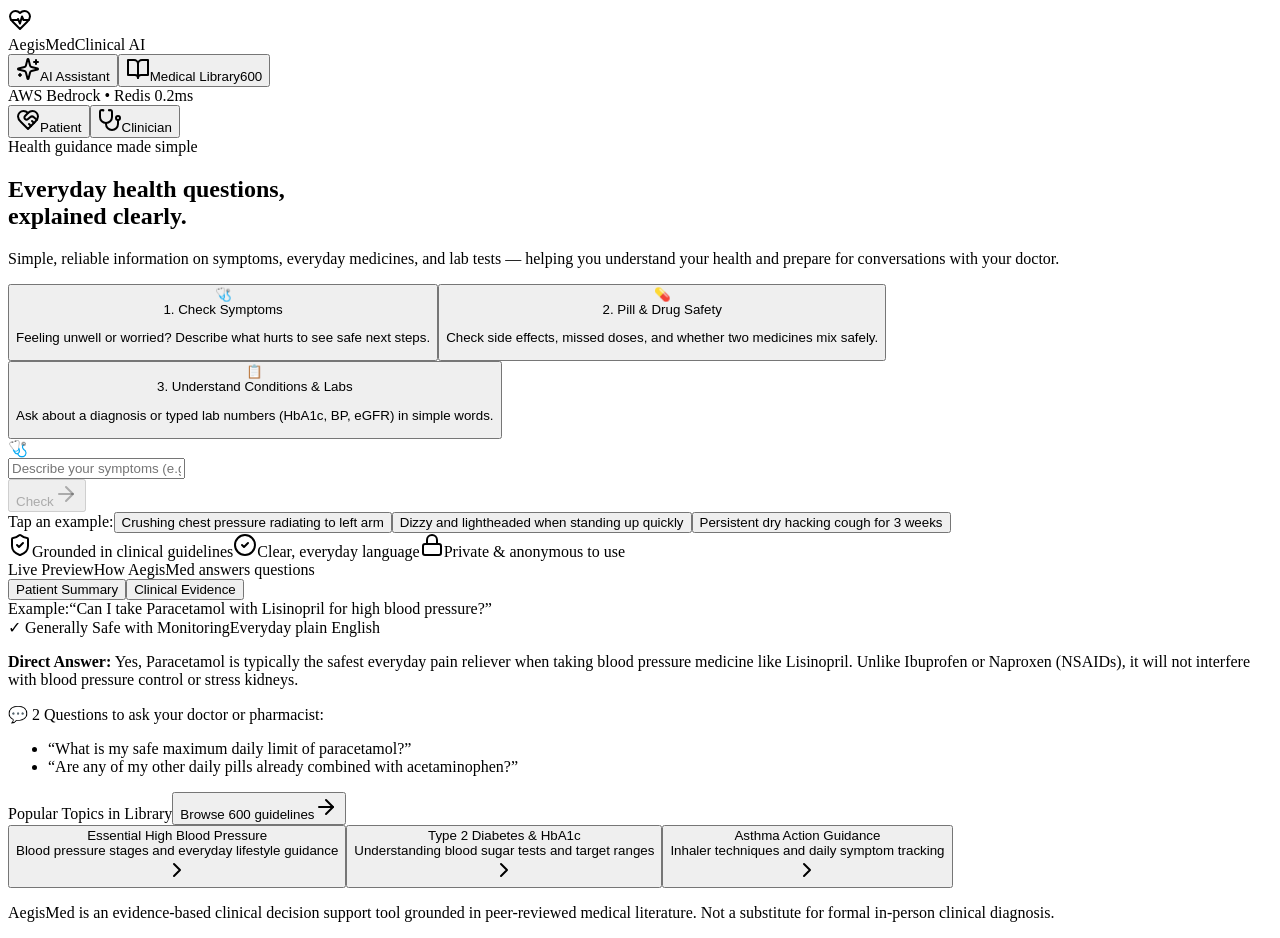
==== commit 5466c626: "feat(ui): add live aws bedrock & redis cloud telemetry pill to navbar" ====
--- a/api/app/static/index.html
+++ b/api/app/static/index.html
@@ -1 +1 @@
-<!DOCTYPE html><html lang="en"><head><meta charSet="utf-8"/><meta name="viewport" content="width=device-width, initial-scale=1"/><link rel="stylesheet" href="/_next/static/css/063c2dcf623961d3.css" data-precedence="next"/><link rel="preload" as="script" fetchPriority="low" href="/_next/static/chunks/webpack-7ad7955ccc6ff898.js"/><script src="/_next/static/chunks/fd9d1056-d17313c03983f67e.js" async=""></script><script src="/_next/static/chunks/117-279de47ad86d55f2.js" async=""></script><script src="/_next/static/chunks/main-app-591eb2102edc3492.js" async=""></script><script src="/_next/static/chunks/520-d1c4962c01f6f305.js" async=""></script><script src="/_next/static/chunks/app/page-7e160e8c5705f82a.js" async=""></script><link rel="preconnect" href="https://fonts.googleapis.com"/><link rel="preconnect" href="https://fonts.gstatic.com" crossorigin="anonymous"/><title>AegisMed | Trusted Evidence-Based Health Guide</title><meta name="description" content="Welcoming, compassionate health companion for patients and rigorous evidence-backed medical engine for healthcare professionals."/><link href="https://fonts.googleapis.com/css2?family=Plus+Jakarta+Sans:wght@400;500;600;700;800&amp;family=Inter:wght@400;500;600;700&amp;family=JetBrains+Mono:wght@400;600;700&amp;display=swap" rel="stylesheet"/><script src="/_next/static/chunks/polyfills-42372ed130431b0a.js" noModule=""></script></head><body class="font-sans antialiased text-slate-800 bg-[#F6F8FB] selection:bg-indigo-100 selection:text-indigo-900"><div class="min-h-screen bg-[#F8FAFC] text-slate-900 font-sans selection:bg-indigo-100 selection:text-indigo-900"><header class="sticky top-0 z-40 bg-white/80 backdrop-blur-md border-b border-slate-200/70"><div class="max-w-7xl mx-auto px-4 sm:px-6 lg:px-8 h-16 flex items-center justify-between gap-4"><div class="flex items-center gap-2.5 cursor-pointer select-none group"><div class="w-9 h-9 rounded-xl bg-slate-900 text-white flex items-center justify-center shadow-xs group-hover:bg-indigo-600 transition-colors"><svg xmlns="http://www.w3.org/2000/svg" width="24" height="24" viewBox="0 0 24 24" fill="none" stroke="currentColor" stroke-width="2" stroke-linecap="round" stroke-linejoin="round" class="lucide lucide-heart-pulse w-5 h-5 text-indigo-400 group-hover:text-white transition-colors"><path d="M19 14c1.49-1.46 3-3.21 3-5.5A5.5 5.5 0 0 0 16.5 3c-1.76 0-3 .5-4.5 2-1.5-1.5-2.74-2-4.5-2A5.5 5.5 0 0 0 2 8.5c0 2.3 1.5 4.05 3 5.5l7 7Z"></path><path d="M3.22 12H9.5l.5-1 2 4.5 2-7 1.5 3.5h5.27"></path></svg></div><div><div class="flex items-center gap-2"><span class="text-base font-extrabold tracking-tight text-slate-900">AegisMed</span><span class="text-[10px] font-bold tracking-wider uppercase px-1.5 py-0.5 rounded bg-slate-100 text-slate-600 border border-slate-200">Clinical AI</span></div></div></div><nav class="hidden md:flex items-center gap-1 p-1 bg-slate-100/80 rounded-xl border border-slate-200/60"><button type="button" class="flex items-center gap-1.5 px-3 py-1.5 rounded-lg text-xs font-semibold transition-all bg-white text-slate-900 shadow-xs font-bold"><svg xmlns="http://www.w3.org/2000/svg" width="24" height="24" viewBox="0 0 24 24" fill="none" stroke="currentColor" stroke-width="2" stroke-linecap="round" stroke-linejoin="round" class="lucide lucide-sparkles w-3.5 h-3.5 text-indigo-600"><path d="M9.937 15.5A2 2 0 0 0 8.5 14.063l-6.135-1.582a.5.5 0 0 1 0-.962L8.5 9.936A2 2 0 0 0 9.937 8.5l1.582-6.135a.5.5 0 0 1 .963 0L14.063 8.5A2 2 0 0 0 15.5 9.937l6.135 1.581a.5.5 0 0 1 0 .964L15.5 14.063a2 2 0 0 0-1.437 1.437l-1.582 6.135a.5.5 0 0 1-.963 0z"></path><path d="M20 3v4"></path><path d="M22 5h-4"></path><path d="M4 17v2"></path><path d="M5 18H3"></path></svg><span>AI Assistant</span></button><button type="button" class="flex items-center gap-1.5 px-3 py-1.5 rounded-lg text-xs font-semibold transition-all text-slate-600 hover:text-slate-900"><svg xmlns="http://www.w3.org/2000/svg" width="24" height="24" viewBox="0 0 24 24" fill="none" stroke="currentColor" stroke-width="2" stroke-linecap="round" stroke-linejoin="round" class="lucide lucide-book-open w-3.5 h-3.5 text-slate-500"><path d="M2 3h6a4 4 0 0 1 4 4v14a3 3 0 0 0-3-3H2z"></path><path d="M22 3h-6a4 4 0 0 0-4 4v14a3 3 0 0 1 3-3h7z"></path></svg><span>Medical Library</span><span class="text-[10px] px-1 rounded bg-slate-200/80 text-slate-700">600</span></button></nav><div class="flex items-center gap-2"><div class="flex items-center p-1 bg-slate-100 rounded-xl border border-slate-200/80"><button type="button" class="flex items-center gap-1.5 px-3 py-1 rounded-lg text-xs font-semibold transition-all bg-white text-indigo-700 shadow-2xs font-bold"><svg xmlns="http://www.w3.org/2000/svg" width="24" height="24" viewBox="0 0 24 24" fill="none" stroke="currentColor" stroke-width="2" stroke-linecap="round" stroke-linejoin="round" class="lucide lucide-heart-handshake w-3.5 h-3.5"><path d="M19 14c1.49-1.46 3-3.21 3-5.5A5.5 5.5 0 0 0 16.5 3c-1.76 0-3 .5-4.5 2-1.5-1.5-2.74-2-4.5-2A5.5 5.5 0 0 0 2 8.5c0 2.3 1.5 4.05 3 5.5l7 7Z"></path><path d="M12 5 9.04 7.96a2.17 2.17 0 0 0 0 3.08c.82.82 2.13.85 3 .07l2.07-1.9a2.82 2.82 0 0 1 3.79 0l2.96 2.66"></path><path d="m18 15-2-2"></path><path d="m15 18-2-2"></path></svg><span>Patient</span></button><button type="button" class="flex items-center gap-1.5 px-3 py-1 rounded-lg text-xs font-semibold transition-all text-slate-500 hover:text-slate-900"><svg xmlns="http://www.w3.org/2000/svg" width="24" height="24" viewBox="0 0 24 24" fill="none" stroke="currentColor" stroke-width="2" stroke-linecap="round" stroke-linejoin="round" class="lucide lucide-stethoscope w-3.5 h-3.5"><path d="M4.8 2.3A.3.3 0 1 0 5 2H4a2 2 0 0 0-2 2v5a6 6 0 0 0 6 6a6 6 0 0 0 6-6V4a2 2 0 0 0-2-2h-1a.2.2 0 1 0 .3.3"></path><path d="M8 15v1a6 6 0 0 0 6 6a6 6 0 0 0 6-6v-4"></path><circle cx="20" cy="10" r="2"></circle></svg><span>Clinician</span></button></div></div></div></header><section class="max-w-7xl mx-auto px-4 sm:px-6 lg:px-8 pt-8 sm:pt-12 pb-16 animate-fade-in"><div class="grid grid-cols-1 lg:grid-cols-12 gap-8 items-start"><div class="lg:col-span-7 space-y-6 text-left"><div class="inline-flex items-center gap-2 px-3 py-1 rounded-full bg-indigo-50 border border-indigo-200/80 text-indigo-700 text-xs font-semibold shadow-2xs"><span class="w-2 h-2 rounded-full bg-emerald-500"></span><span>Health guidance made simple</span></div><div class="space-y-2.5"><h1 class="text-3xl sm:text-4xl lg:text-5xl font-extrabold text-slate-900 tracking-tight leading-tight">Everyday health questions, <br class="hidden sm:inline"/><span class="bg-gradient-to-r from-indigo-600 via-blue-600 to-teal-600 bg-clip-text text-transparent">explained clearly.</span></h1><p class="text-slate-600 text-sm sm:text-base leading-relaxed max-w-xl">Simple, reliable information on symptoms, everyday medicines, and lab tests — helping you understand your health and prepare for conversations with your doctor.</p></div><div class="grid grid-cols-1 sm:grid-cols-3 gap-2.5 text-left"><button type="button" class="p-3.5 rounded-2xl border text-left transition-all cursor-pointer bg-white border-2 border-indigo-600 shadow-sm scale-[1.01]"><div class="text-2xl mb-1.5">🩺</div><div class="font-bold text-slate-900 text-xs sm:text-sm">1. Check Symptoms</div><p class="text-[11px] text-slate-500 mt-1 leading-snug line-clamp-2">Feeling unwell or worried? Describe what hurts to see safe next steps.</p></button><button type="button" class="p-3.5 rounded-2xl border text-left transition-all cursor-pointer bg-white/80 border-slate-200/90 shadow-2xs hover:border-slate-300 hover:bg-white"><div class="text-2xl mb-1.5">💊</div><div class="font-bold text-slate-900 text-xs sm:text-sm">2. Pill &amp; Drug Safety</div><p class="text-[11px] text-slate-500 mt-1 leading-snug line-clamp-2">Check side effects, missed doses, and whether two medicines mix safely.</p></button><button type="button" class="p-3.5 rounded-2xl border text-left transition-all cursor-pointer bg-white/80 border-slate-200/90 shadow-2xs hover:border-slate-300 hover:bg-white"><div class="text-2xl mb-1.5">📋</div><div class="font-bold text-slate-900 text-xs sm:text-sm">3. Understand Conditions &amp; Labs</div><p class="text-[11px] text-slate-500 mt-1 leading-snug line-clamp-2">Ask about a diagnosis or typed lab numbers (HbA1c, BP, eGFR) in simple words.</p></button></div><div class="bg-white rounded-3xl p-3 sm:p-4 border border-slate-200/90 shadow-md shadow-slate-100/60 space-y-3 text-left"><form class="relative flex items-center w-full h-14 sm:h-16 bg-slate-50 rounded-2xl border border-slate-200 focus-within:border-indigo-600 focus-within:bg-white focus-within:ring-4 focus-within:ring-indigo-50 transition-all p-1.5"><div class="pl-3 pr-2 text-xl select-none">🩺</div><input type="text" placeholder="Describe your symptoms (e.g. sharp chest tightness when breathing deeply)..." class="w-full h-full pl-2 pr-28 sm:pr-36 bg-transparent text-slate-900 placeholder:text-slate-400 text-xs sm:text-sm outline-none" value=""/><div class="absolute right-2 flex items-center gap-1.5"><button type="submit" disabled="" class="px-4 sm:px-5 py-2.5 h-10 sm:h-11 rounded-xl bg-indigo-600 hover:bg-indigo-700 text-white font-semibold text-xs sm:text-sm tracking-wide transition-all shadow-xs disabled:opacity-40 flex items-center gap-1.5 shrink-0"><span>Check</span><svg xmlns="http://www.w3.org/2000/svg" width="24" height="24" viewBox="0 0 24 24" fill="none" stroke="currentColor" stroke-width="2" stroke-linecap="round" stroke-linejoin="round" class="lucide lucide-arrow-right w-3.5 h-3.5"><path d="M5 12h14"></path><path d="m12 5 7 7-7 7"></path></svg></button></div></form><div class="flex flex-wrap items-center gap-1.5 pt-0.5 px-1"><span class="text-[11px] font-semibold text-slate-400 mr-1">Tap an example:</span><button type="button" class="px-2.5 py-1 text-xs rounded-lg bg-slate-100 hover:bg-indigo-50 hover:text-indigo-700 text-slate-600 border border-slate-200 transition-colors text-left cursor-pointer">Crushing chest pressure radiating to left arm</button><button type="button" class="px-2.5 py-1 text-xs rounded-lg bg-slate-100 hover:bg-indigo-50 hover:text-indigo-700 text-slate-600 border border-slate-200 transition-colors text-left cursor-pointer">Dizzy and lightheaded when standing up quickly</button><button type="button" class="px-2.5 py-1 text-xs rounded-lg bg-slate-100 hover:bg-indigo-50 hover:text-indigo-700 text-slate-600 border border-slate-200 transition-colors text-left cursor-pointer">Persistent dry hacking cough for 3 weeks</button></div><div class="pt-1"></div></div><div class="flex flex-wrap items-center gap-4 sm:gap-6 pt-1 text-xs text-slate-500"><span class="flex items-center gap-1.5"><svg xmlns="http://www.w3.org/2000/svg" width="24" height="24" viewBox="0 0 24 24" fill="none" stroke="currentColor" stroke-width="2" stroke-linecap="round" stroke-linejoin="round" class="lucide lucide-shield-check w-4 h-4 text-emerald-600"><path d="M20 13c0 5-3.5 7.5-7.66 8.95a1 1 0 0 1-.67-.01C7.5 20.5 4 18 4 13V6a1 1 0 0 1 1-1c2 0 4.5-1.2 6.24-2.72a1.17 1.17 0 0 1 1.52 0C14.51 3.81 17 5 19 5a1 1 0 0 1 1 1z"></path><path d="m9 12 2 2 4-4"></path></svg><span>Grounded in clinical guidelines</span></span><span class="flex items-center gap-1.5"><svg xmlns="http://www.w3.org/2000/svg" width="24" height="24" viewBox="0 0 24 24" fill="none" stroke="currentColor" stroke-width="2" stroke-linecap="round" stroke-linejoin="round" class="lucide lucide-circle-check w-4 h-4 text-indigo-600"><circle cx="12" cy="12" r="10"></circle><path d="m9 12 2 2 4-4"></path></svg><span>Clear, everyday language</span></span><span class="flex items-center gap-1.5"><svg xmlns="http://www.w3.org/2000/svg" width="24" height="24" viewBox="0 0 24 24" fill="none" stroke="currentColor" stroke-width="2" stroke-linecap="round" stroke-linejoin="round" class="lucide lucide-lock w-4 h-4 text-slate-500"><rect width="18" height="11" x="3" y="11" rx="2" ry="2"></rect><path d="M7 11V7a5 5 0 0 1 10 0v4"></path></svg><span>Private &amp; anonymous to use</span></span></div></div><div class="lg:col-span-5 space-y-4 pt-1"><div class="bg-gradient-to-br from-indigo-50/70 via-white to-blue-50/70 rounded-3xl p-4 sm:p-5 border border-indigo-100 shadow-xs space-y-3 text-left"><div class="flex items-center justify-between"><div class="flex items-center gap-2"><span class="text-[10px] font-bold uppercase tracking-wider bg-indigo-600 text-white px-2 py-0.5 rounded-md">Live Preview</span><span class="text-xs font-bold text-slate-800">How AegisMed answers questions</span></div><div class="flex items-center gap-1 bg-white p-0.5 rounded-lg border border-indigo-100 text-[11px]"><button type="button" class="px-2.5 py-0.5 rounded-md font-bold transition-all bg-indigo-100 text-indigo-800">Patient Summary</button><button type="button" class="px-2.5 py-0.5 rounded-md font-bold transition-all text-slate-500 hover:text-slate-900">Clinical Evidence</button></div></div><div class="bg-white/90 p-2.5 rounded-xl border border-indigo-100 text-xs text-slate-700 flex items-center gap-2 shadow-2xs"><span class="font-bold text-indigo-700 shrink-0">Example:</span><span class="italic text-slate-600 truncate">“Can I take Paracetamol with Lisinopril for high blood pressure?”</span></div><div class="bg-white p-4 rounded-2xl border border-slate-200/90 shadow-2xs space-y-2.5 animate-fade-in"><div class="flex items-center justify-between"><span class="inline-flex items-center gap-1.5 text-xs font-bold text-emerald-700 bg-emerald-50 px-2.5 py-1 rounded-full border border-emerald-200"><span>✓</span> Generally Safe with Monitoring</span><span class="text-[10px] text-slate-500">Everyday plain English</span></div><p class="text-xs text-slate-600 leading-relaxed"><strong>Direct Answer:</strong> Yes, Paracetamol is typically the safest everyday pain reliever when taking blood pressure medicine like Lisinopril. Unlike Ibuprofen or Naproxen (NSAIDs), it will not interfere with blood pressure control or stress kidneys.</p><div class="bg-slate-50 rounded-xl p-2.5 border border-slate-100 text-[11px] text-slate-600 space-y-1"><div class="font-bold text-slate-700 flex items-center gap-1"><span>💬</span> 2 Questions to ask your doctor or pharmacist:</div><ul class="list-disc list-inside text-slate-500 space-y-0.5"><li>“What is my safe maximum daily limit of paracetamol?”</li><li>“Are any of my other daily pills already combined with acetaminophen?”</li></ul></div></div></div><div class="bg-white rounded-2xl p-4 border border-slate-200/80 shadow-2xs space-y-2.5 text-left"><div class="flex items-center justify-between"><span class="text-xs font-bold text-slate-800">Popular Topics in Library</span><button type="button" class="text-xs font-semibold text-indigo-600 hover:text-indigo-800 flex items-center gap-1 transition-colors"><span>Browse 600 guidelines</span><svg xmlns="http://www.w3.org/2000/svg" width="24" height="24" viewBox="0 0 24 24" fill="none" stroke="currentColor" stroke-width="2" stroke-linecap="round" stroke-linejoin="round" class="lucide lucide-arrow-right w-3 h-3"><path d="M5 12h14"></path><path d="m12 5 7 7-7 7"></path></svg></button></div><div class="divide-y divide-slate-100"><button type="button" class="w-full py-2 flex items-center justify-between text-left hover:text-indigo-600 group transition-colors cursor-pointer"><div><div class="text-xs font-semibold text-slate-800 group-hover:text-indigo-600">Essential High Blood Pressure</div><div class="text-[11px] text-slate-500">Blood pressure stages and everyday lifestyle guidance</div></div><svg xmlns="http://www.w3.org/2000/svg" width="24" height="24" viewBox="0 0 24 24" fill="none" stroke="currentColor" stroke-width="2" stroke-linecap="round" stroke-linejoin="round" class="lucide lucide-chevron-right w-3.5 h-3.5 text-slate-400 group-hover:text-indigo-600 shrink-0"><path d="m9 18 6-6-6-6"></path></svg></button><button type="button" class="w-full py-2 flex items-center justify-between text-left hover:text-indigo-600 group transition-colors cursor-pointer"><div><div class="text-xs font-semibold text-slate-800 group-hover:text-indigo-600">Type 2 Diabetes &amp; HbA1c</div><div class="text-[11px] text-slate-500">Understanding blood sugar tests and target ranges</div></div><svg xmlns="http://www.w3.org/2000/svg" width="24" height="24" viewBox="0 0 24 24" fill="none" stroke="currentColor" stroke-width="2" stroke-linecap="round" stroke-linejoin="round" class="lucide lucide-chevron-right w-3.5 h-3.5 text-slate-400 group-hover:text-indigo-600 shrink-0"><path d="m9 18 6-6-6-6"></path></svg></button><button type="button" class="w-full py-2 flex items-center justify-between text-left hover:text-indigo-600 group transition-colors cursor-pointer"><div><div class="text-xs font-semibold text-slate-800 group-hover:text-indigo-600">Asthma Action Guidance</div><div class="text-[11px] text-slate-500">Inhaler techniques and daily symptom tracking</div></div><svg xmlns="http://www.w3.org/2000/svg" width="24" height="24" viewBox="0 0 24 24" fill="none" stroke="currentColor" stroke-width="2" stroke-linecap="round" stroke-linejoin="round" class="lucide lucide-chevron-right w-3.5 h-3.5 text-slate-400 group-hover:text-indigo-600 shrink-0"><path d="m9 18 6-6-6-6"></path></svg></button></div></div></div></div></section><main class="max-w-7xl mx-auto px-4 sm:px-6 lg:px-8"></main><footer class="border-t border-slate-200/80 mt-20 py-8 bg-white/50 text-center text-xs text-slate-400"><p class="max-w-xl mx-auto leading-relaxed">AegisMed is an evidence-based clinical decision support tool grounded in peer-reviewed medical literature. Not a substitute for formal in-person clinical diagnosis.</p></footer></div><script src="/_next/static/chunks/webpack-7ad7955ccc6ff898.js" async=""></script><script>(self.__next_f=self.__next_f||[]).push([0]);self.__next_f.push([2,null])</script><script>self.__next_f.push([1,"1:HL[\"/_next/static/css/063c2dcf623961d3.css\",\"style\"]\n"])</script><script>self.__next_f.push([1,"2:I[2846,[],\"\"]\n4:I[9107,[],\"ClientPageRoot\"]\n5:I[6004,[\"520\",\"static/chunks/520-d1c4962c01f6f305.js\",\"931\",\"static/chunks/app/page-7e160e8c5705f82a.js\"],\"default\",1]\n6:I[4707,[],\"\"]\n7:I[6423,[],\"\"]\n9:I[1060,[],\"\"]\na:[]\n"])</script><script>self.__next_f.push([1,"0:[\"$\",\"$L2\",null,{\"buildId\":\"tjdwJncSDThY5OzjCVsG8\",\"assetPrefix\":\"\",\"urlParts\":[\"\",\"\"],\"initialTree\":[\"\",{\"children\":[\"__PAGE__\",{}]},\"$undefined\",\"$undefined\",true],\"initialSeedData\":[\"\",{\"children\":[\"__PAGE__\",{},[[\"$L3\",[\"$\",\"$L4\",null,{\"props\":{\"params\":{},\"searchParams\":{}},\"Component\":\"$5\"}],null],null],null]},[[[[\"$\",\"link\",\"0\",{\"rel\":\"stylesheet\",\"href\":\"/_next/static/css/063c2dcf623961d3.css\",\"precedence\":\"next\",\"crossOrigin\":\"$undefined\"}]],[\"$\",\"html\",null,{\"lang\":\"en\",\"children\":[[\"$\",\"head\",null,{\"children\":[[\"$\",\"link\",null,{\"rel\":\"preconnect\",\"href\":\"https://fonts.googleapis.com\"}],[\"$\",\"link\",null,{\"rel\":\"preconnect\",\"href\":\"https://fonts.gstatic.com\",\"crossOrigin\":\"anonymous\"}],[\"$\",\"link\",null,{\"href\":\"https://fonts.googleapis.com/css2?family=Plus+Jakarta+Sans:wght@400;500;600;700;800\u0026family=Inter:wght@400;500;600;700\u0026family=JetBrains+Mono:wght@400;600;700\u0026display=swap\",\"rel\":\"stylesheet\"}]]}],[\"$\",\"body\",null,{\"className\":\"font-sans antialiased text-slate-800 bg-[#F6F8FB] selection:bg-indigo-100 selection:text-indigo-900\",\"children\":[\"$\",\"$L6\",null,{\"parallelRouterKey\":\"children\",\"segmentPath\":[\"children\"],\"error\":\"$undefined\",\"errorStyles\":\"$undefined\",\"errorScripts\":\"$undefined\",\"template\":[\"$\",\"$L7\",null,{}],\"templateStyles\":\"$undefined\",\"templateScripts\":\"$undefined\",\"notFound\":[[\"$\",\"title\",null,{\"children\":\"404: This page could not be found.\"}],[\"$\",\"div\",null,{\"style\":{\"fontFamily\":\"system-ui,\\\"Segoe UI\\\",Roboto,Helvetica,Arial,sans-serif,\\\"Apple Color Emoji\\\",\\\"Segoe UI Emoji\\\"\",\"height\":\"100vh\",\"textAlign\":\"center\",\"display\":\"flex\",\"flexDirection\":\"column\",\"alignItems\":\"center\",\"justifyContent\":\"center\"},\"children\":[\"$\",\"div\",null,{\"children\":[[\"$\",\"style\",null,{\"dangerouslySetInnerHTML\":{\"__html\":\"body{color:#000;background:#fff;margin:0}.next-error-h1{border-right:1px solid rgba(0,0,0,.3)}@media (prefers-color-scheme:dark){body{color:#fff;background:#000}.next-error-h1{border-right:1px solid rgba(255,255,255,.3)}}\"}}],[\"$\",\"h1\",null,{\"className\":\"next-error-h1\",\"style\":{\"display\":\"inline-block\",\"margin\":\"0 20px 0 0\",\"padding\":\"0 23px 0 0\",\"fontSize\":24,\"fontWeight\":500,\"verticalAlign\":\"top\",\"lineHeight\":\"49px\"},\"children\":\"404\"}],[\"$\",\"div\",null,{\"style\":{\"display\":\"inline-block\"},\"children\":[\"$\",\"h2\",null,{\"style\":{\"fontSize\":14,\"fontWeight\":400,\"lineHeight\":\"49px\",\"margin\":0},\"children\":\"This page could not be found.\"}]}]]}]}]],\"notFoundStyles\":[]}]}]]}]],null],null],\"couldBeIntercepted\":false,\"initialHead\":[null,\"$L8\"],\"globalErrorComponent\":\"$9\",\"missingSlots\":\"$Wa\"}]\n"])</script><script>self.__next_f.push([1,"8:[[\"$\",\"meta\",\"0\",{\"name\":\"viewport\",\"content\":\"width=device-width, initial-scale=1\"}],[\"$\",\"meta\",\"1\",{\"charSet\":\"utf-8\"}],[\"$\",\"title\",\"2\",{\"children\":\"AegisMed | Trusted Evidence-Based Health Guide\"}],[\"$\",\"meta\",\"3\",{\"name\":\"description\",\"content\":\"Welcoming, compassionate health companion for patients and rigorous evidence-backed medical engine for healthcare professionals.\"}]]\n3:null\n"])</script></body></html>+<!DOCTYPE html><html lang="en"><head><meta charSet="utf-8"/><meta name="viewport" content="width=device-width, initial-scale=1"/><link rel="stylesheet" href="/_next/static/css/47899692b18dfa86.css" data-precedence="next"/><link rel="preload" as="script" fetchPriority="low" href="/_next/static/chunks/webpack-7ad7955ccc6ff898.js"/><script src="/_next/static/chunks/fd9d1056-d17313c03983f67e.js" async=""></script><script src="/_next/static/chunks/117-279de47ad86d55f2.js" async=""></script><script src="/_next/static/chunks/main-app-591eb2102edc3492.js" async=""></script><script src="/_next/static/chunks/520-d1c4962c01f6f305.js" async=""></script><script src="/_next/static/chunks/app/page-0bfc0c373024af0a.js" async=""></script><link rel="preconnect" href="https://fonts.googleapis.com"/><link rel="preconnect" href="https://fonts.gstatic.com" crossorigin="anonymous"/><title>AegisMed | Trusted Evidence-Based Health Guide</title><meta name="description" content="Welcoming, compassionate health companion for patients and rigorous evidence-backed medical engine for healthcare professionals."/><link href="https://fonts.googleapis.com/css2?family=Plus+Jakarta+Sans:wght@400;500;600;700;800&amp;family=Inter:wght@400;500;600;700&amp;family=JetBrains+Mono:wght@400;600;700&amp;display=swap" rel="stylesheet"/><script src="/_next/static/chunks/polyfills-42372ed130431b0a.js" noModule=""></script></head><body class="font-sans antialiased text-slate-800 bg-[#F6F8FB] selection:bg-indigo-100 selection:text-indigo-900"><div class="min-h-screen bg-[#F8FAFC] text-slate-900 font-sans selection:bg-indigo-100 selection:text-indigo-900"><header class="sticky top-0 z-40 bg-white/80 backdrop-blur-md border-b border-slate-200/70"><div class="max-w-7xl mx-auto px-4 sm:px-6 lg:px-8 h-16 flex items-center justify-between gap-4"><div class="flex items-center gap-2.5 cursor-pointer select-none group"><div class="w-9 h-9 rounded-xl bg-slate-900 text-white flex items-center justify-center shadow-xs group-hover:bg-indigo-600 transition-colors"><svg xmlns="http://www.w3.org/2000/svg" width="24" height="24" viewBox="0 0 24 24" fill="none" stroke="currentColor" stroke-width="2" stroke-linecap="round" stroke-linejoin="round" class="lucide lucide-heart-pulse w-5 h-5 text-indigo-400 group-hover:text-white transition-colors"><path d="M19 14c1.49-1.46 3-3.21 3-5.5A5.5 5.5 0 0 0 16.5 3c-1.76 0-3 .5-4.5 2-1.5-1.5-2.74-2-4.5-2A5.5 5.5 0 0 0 2 8.5c0 2.3 1.5 4.05 3 5.5l7 7Z"></path><path d="M3.22 12H9.5l.5-1 2 4.5 2-7 1.5 3.5h5.27"></path></svg></div><div><div class="flex items-center gap-2"><span class="text-base font-extrabold tracking-tight text-slate-900">AegisMed</span><span class="text-[10px] font-bold tracking-wider uppercase px-1.5 py-0.5 rounded bg-slate-100 text-slate-600 border border-slate-200">Clinical AI</span></div></div></div><nav class="hidden md:flex items-center gap-1 p-1 bg-slate-100/80 rounded-xl border border-slate-200/60"><button type="button" class="flex items-center gap-1.5 px-3 py-1.5 rounded-lg text-xs font-semibold transition-all bg-white text-slate-900 shadow-xs font-bold"><svg xmlns="http://www.w3.org/2000/svg" width="24" height="24" viewBox="0 0 24 24" fill="none" stroke="currentColor" stroke-width="2" stroke-linecap="round" stroke-linejoin="round" class="lucide lucide-sparkles w-3.5 h-3.5 text-indigo-600"><path d="M9.937 15.5A2 2 0 0 0 8.5 14.063l-6.135-1.582a.5.5 0 0 1 0-.962L8.5 9.936A2 2 0 0 0 9.937 8.5l1.582-6.135a.5.5 0 0 1 .963 0L14.063 8.5A2 2 0 0 0 15.5 9.937l6.135 1.581a.5.5 0 0 1 0 .964L15.5 14.063a2 2 0 0 0-1.437 1.437l-1.582 6.135a.5.5 0 0 1-.963 0z"></path><path d="M20 3v4"></path><path d="M22 5h-4"></path><path d="M4 17v2"></path><path d="M5 18H3"></path></svg><span>AI Assistant</span></button><button type="button" class="flex items-center gap-1.5 px-3 py-1.5 rounded-lg text-xs font-semibold transition-all text-slate-600 hover:text-slate-900"><svg xmlns="http://www.w3.org/2000/svg" width="24" height="24" viewBox="0 0 24 24" fill="none" stroke="currentColor" stroke-width="2" stroke-linecap="round" stroke-linejoin="round" class="lucide lucide-book-open w-3.5 h-3.5 text-slate-500"><path d="M2 3h6a4 4 0 0 1 4 4v14a3 3 0 0 0-3-3H2z"></path><path d="M22 3h-6a4 4 0 0 0-4 4v14a3 3 0 0 1 3-3h7z"></path></svg><span>Medical Library</span><span class="text-[10px] px-1 rounded bg-slate-200/80 text-slate-700">600</span></button></nav><div class="flex items-center gap-2.5"><div class="hidden lg:flex items-center gap-1.5 px-2.5 py-1 rounded-xl bg-emerald-50/90 border border-emerald-200/80 text-[11px] font-semibold text-emerald-800 shadow-2xs"><span class="w-1.5 h-1.5 rounded-full bg-emerald-500 animate-pulse"></span><span>AWS Bedrock • Redis 0.2ms</span></div><div class="flex items-center p-1 bg-slate-100 rounded-xl border border-slate-200/80"><button type="button" class="flex items-center gap-1.5 px-3 py-1 rounded-lg text-xs font-semibold transition-all bg-white text-indigo-700 shadow-2xs font-bold"><svg xmlns="http://www.w3.org/2000/svg" width="24" height="24" viewBox="0 0 24 24" fill="none" stroke="currentColor" stroke-width="2" stroke-linecap="round" stroke-linejoin="round" class="lucide lucide-heart-handshake w-3.5 h-3.5"><path d="M19 14c1.49-1.46 3-3.21 3-5.5A5.5 5.5 0 0 0 16.5 3c-1.76 0-3 .5-4.5 2-1.5-1.5-2.74-2-4.5-2A5.5 5.5 0 0 0 2 8.5c0 2.3 1.5 4.05 3 5.5l7 7Z"></path><path d="M12 5 9.04 7.96a2.17 2.17 0 0 0 0 3.08c.82.82 2.13.85 3 .07l2.07-1.9a2.82 2.82 0 0 1 3.79 0l2.96 2.66"></path><path d="m18 15-2-2"></path><path d="m15 18-2-2"></path></svg><span>Patient</span></button><button type="button" class="flex items-center gap-1.5 px-3 py-1 rounded-lg text-xs font-semibold transition-all text-slate-500 hover:text-slate-900"><svg xmlns="http://www.w3.org/2000/svg" width="24" height="24" viewBox="0 0 24 24" fill="none" stroke="currentColor" stroke-width="2" stroke-linecap="round" stroke-linejoin="round" class="lucide lucide-stethoscope w-3.5 h-3.5"><path d="M4.8 2.3A.3.3 0 1 0 5 2H4a2 2 0 0 0-2 2v5a6 6 0 0 0 6 6a6 6 0 0 0 6-6V4a2 2 0 0 0-2-2h-1a.2.2 0 1 0 .3.3"></path><path d="M8 15v1a6 6 0 0 0 6 6a6 6 0 0 0 6-6v-4"></path><circle cx="20" cy="10" r="2"></circle></svg><span>Clinician</span></button></div></div></div></header><section class="max-w-7xl mx-auto px-4 sm:px-6 lg:px-8 pt-8 sm:pt-12 pb-16 animate-fade-in"><div class="grid grid-cols-1 lg:grid-cols-12 gap-8 items-start"><div class="lg:col-span-7 space-y-6 text-left"><div class="inline-flex items-center gap-2 px-3 py-1 rounded-full bg-indigo-50 border border-indigo-200/80 text-indigo-700 text-xs font-semibold shadow-2xs"><span class="w-2 h-2 rounded-full bg-emerald-500"></span><span>Health guidance made simple</span></div><div class="space-y-2.5"><h1 class="text-3xl sm:text-4xl lg:text-5xl font-extrabold text-slate-900 tracking-tight leading-tight">Everyday health questions, <br class="hidden sm:inline"/><span class="bg-gradient-to-r from-indigo-600 via-blue-600 to-teal-600 bg-clip-text text-transparent">explained clearly.</span></h1><p class="text-slate-600 text-sm sm:text-base leading-relaxed max-w-xl">Simple, reliable information on symptoms, everyday medicines, and lab tests — helping you understand your health and prepare for conversations with your doctor.</p></div><div class="grid grid-cols-1 sm:grid-cols-3 gap-2.5 text-left"><button type="button" class="p-3.5 rounded-2xl border text-left transition-all cursor-pointer bg-white border-2 border-indigo-600 shadow-sm scale-[1.01]"><div class="text-2xl mb-1.5">🩺</div><div class="font-bold text-slate-900 text-xs sm:text-sm">1. Check Symptoms</div><p class="text-[11px] text-slate-500 mt-1 leading-snug line-clamp-2">Feeling unwell or worried? Describe what hurts to see safe next steps.</p></button><button type="button" class="p-3.5 rounded-2xl border text-left transition-all cursor-pointer bg-white/80 border-slate-200/90 shadow-2xs hover:border-slate-300 hover:bg-white"><div class="text-2xl mb-1.5">💊</div><div class="font-bold text-slate-900 text-xs sm:text-sm">2. Pill &amp; Drug Safety</div><p class="text-[11px] text-slate-500 mt-1 leading-snug line-clamp-2">Check side effects, missed doses, and whether two medicines mix safely.</p></button><button type="button" class="p-3.5 rounded-2xl border text-left transition-all cursor-pointer bg-white/80 border-slate-200/90 shadow-2xs hover:border-slate-300 hover:bg-white"><div class="text-2xl mb-1.5">📋</div><div class="font-bold text-slate-900 text-xs sm:text-sm">3. Understand Conditions &amp; Labs</div><p class="text-[11px] text-slate-500 mt-1 leading-snug line-clamp-2">Ask about a diagnosis or typed lab numbers (HbA1c, BP, eGFR) in simple words.</p></button></div><div class="bg-white rounded-3xl p-3 sm:p-4 border border-slate-200/90 shadow-md shadow-slate-100/60 space-y-3 text-left"><form class="relative flex items-center w-full h-14 sm:h-16 bg-slate-50 rounded-2xl border border-slate-200 focus-within:border-indigo-600 focus-within:bg-white focus-within:ring-4 focus-within:ring-indigo-50 transition-all p-1.5"><div class="pl-3 pr-2 text-xl select-none">🩺</div><input type="text" placeholder="Describe your symptoms (e.g. sharp chest tightness when breathing deeply)..." class="w-full h-full pl-2 pr-28 sm:pr-36 bg-transparent text-slate-900 placeholder:text-slate-400 text-xs sm:text-sm outline-none" value=""/><div class="absolute right-2 flex items-center gap-1.5"><button type="submit" disabled="" class="px-4 sm:px-5 py-2.5 h-10 sm:h-11 rounded-xl bg-indigo-600 hover:bg-indigo-700 text-white font-semibold text-xs sm:text-sm tracking-wide transition-all shadow-xs disabled:opacity-40 flex items-center gap-1.5 shrink-0"><span>Check</span><svg xmlns="http://www.w3.org/2000/svg" width="24" height="24" viewBox="0 0 24 24" fill="none" stroke="currentColor" stroke-width="2" stroke-linecap="round" stroke-linejoin="round" class="lucide lucide-arrow-right w-3.5 h-3.5"><path d="M5 12h14"></path><path d="m12 5 7 7-7 7"></path></svg></button></div></form><div class="flex flex-wrap items-center gap-1.5 pt-0.5 px-1"><span class="text-[11px] font-semibold text-slate-400 mr-1">Tap an example:</span><button type="button" class="px-2.5 py-1 text-xs rounded-lg bg-slate-100 hover:bg-indigo-50 hover:text-indigo-700 text-slate-600 border border-slate-200 transition-colors text-left cursor-pointer">Crushing chest pressure radiating to left arm</button><button type="button" class="px-2.5 py-1 text-xs rounded-lg bg-slate-100 hover:bg-indigo-50 hover:text-indigo-700 text-slate-600 border border-slate-200 transition-colors text-left cursor-pointer">Dizzy and lightheaded when standing up quickly</button><button type="button" class="px-2.5 py-1 text-xs rounded-lg bg-slate-100 hover:bg-indigo-50 hover:text-indigo-700 text-slate-600 border border-slate-200 transition-colors text-left cursor-pointer">Persistent dry hacking cough for 3 weeks</button></div><div class="pt-1"></div></div><div class="flex flex-wrap items-center gap-4 sm:gap-6 pt-1 text-xs text-slate-500"><span class="flex items-center gap-1.5"><svg xmlns="http://www.w3.org/2000/svg" width="24" height="24" viewBox="0 0 24 24" fill="none" stroke="currentColor" stroke-width="2" stroke-linecap="round" stroke-linejoin="round" class="lucide lucide-shield-check w-4 h-4 text-emerald-600"><path d="M20 13c0 5-3.5 7.5-7.66 8.95a1 1 0 0 1-.67-.01C7.5 20.5 4 18 4 13V6a1 1 0 0 1 1-1c2 0 4.5-1.2 6.24-2.72a1.17 1.17 0 0 1 1.52 0C14.51 3.81 17 5 19 5a1 1 0 0 1 1 1z"></path><path d="m9 12 2 2 4-4"></path></svg><span>Grounded in clinical guidelines</span></span><span class="flex items-center gap-1.5"><svg xmlns="http://www.w3.org/2000/svg" width="24" height="24" viewBox="0 0 24 24" fill="none" stroke="currentColor" stroke-width="2" stroke-linecap="round" stroke-linejoin="round" class="lucide lucide-circle-check w-4 h-4 text-indigo-600"><circle cx="12" cy="12" r="10"></circle><path d="m9 12 2 2 4-4"></path></svg><span>Clear, everyday language</span></span><span class="flex items-center gap-1.5"><svg xmlns="http://www.w3.org/2000/svg" width="24" height="24" viewBox="0 0 24 24" fill="none" stroke="currentColor" stroke-width="2" stroke-linecap="round" stroke-linejoin="round" class="lucide lucide-lock w-4 h-4 text-slate-500"><rect width="18" height="11" x="3" y="11" rx="2" ry="2"></rect><path d="M7 11V7a5 5 0 0 1 10 0v4"></path></svg><span>Private &amp; anonymous to use</span></span></div></div><div class="lg:col-span-5 space-y-4 pt-1"><div class="bg-gradient-to-br from-indigo-50/70 via-white to-blue-50/70 rounded-3xl p-4 sm:p-5 border border-indigo-100 shadow-xs space-y-3 text-left"><div class="flex items-center justify-between"><div class="flex items-center gap-2"><span class="text-[10px] font-bold uppercase tracking-wider bg-indigo-600 text-white px-2 py-0.5 rounded-md">Live Preview</span><span class="text-xs font-bold text-slate-800">How AegisMed answers questions</span></div><div class="flex items-center gap-1 bg-white p-0.5 rounded-lg border border-indigo-100 text-[11px]"><button type="button" class="px-2.5 py-0.5 rounded-md font-bold transition-all bg-indigo-100 text-indigo-800">Patient Summary</button><button type="button" class="px-2.5 py-0.5 rounded-md font-bold transition-all text-slate-500 hover:text-slate-900">Clinical Evidence</button></div></div><div class="bg-white/90 p-2.5 rounded-xl border border-indigo-100 text-xs text-slate-700 flex items-center gap-2 shadow-2xs"><span class="font-bold text-indigo-700 shrink-0">Example:</span><span class="italic text-slate-600 truncate">“Can I take Paracetamol with Lisinopril for high blood pressure?”</span></div><div class="bg-white p-4 rounded-2xl border border-slate-200/90 shadow-2xs space-y-2.5 animate-fade-in"><div class="flex items-center justify-between"><span class="inline-flex items-center gap-1.5 text-xs font-bold text-emerald-700 bg-emerald-50 px-2.5 py-1 rounded-full border border-emerald-200"><span>✓</span> Generally Safe with Monitoring</span><span class="text-[10px] text-slate-500">Everyday plain English</span></div><p class="text-xs text-slate-600 leading-relaxed"><strong>Direct Answer:</strong> Yes, Paracetamol is typically the safest everyday pain reliever when taking blood pressure medicine like Lisinopril. Unlike Ibuprofen or Naproxen (NSAIDs), it will not interfere with blood pressure control or stress kidneys.</p><div class="bg-slate-50 rounded-xl p-2.5 border border-slate-100 text-[11px] text-slate-600 space-y-1"><div class="font-bold text-slate-700 flex items-center gap-1"><span>💬</span> 2 Questions to ask your doctor or pharmacist:</div><ul class="list-disc list-inside text-slate-500 space-y-0.5"><li>“What is my safe maximum daily limit of paracetamol?”</li><li>“Are any of my other daily pills already combined with acetaminophen?”</li></ul></div></div></div><div class="bg-white rounded-2xl p-4 border border-slate-200/80 shadow-2xs space-y-2.5 text-left"><div class="flex items-center justify-between"><span class="text-xs font-bold text-slate-800">Popular Topics in Library</span><button type="button" class="text-xs font-semibold text-indigo-600 hover:text-indigo-800 flex items-center gap-1 transition-colors"><span>Browse 600 guidelines</span><svg xmlns="http://www.w3.org/2000/svg" width="24" height="24" viewBox="0 0 24 24" fill="none" stroke="currentColor" stroke-width="2" stroke-linecap="round" stroke-linejoin="round" class="lucide lucide-arrow-right w-3 h-3"><path d="M5 12h14"></path><path d="m12 5 7 7-7 7"></path></svg></button></div><div class="divide-y divide-slate-100"><button type="button" class="w-full py-2 flex items-center justify-between text-left hover:text-indigo-600 group transition-colors cursor-pointer"><div><div class="text-xs font-semibold text-slate-800 group-hover:text-indigo-600">Essential High Blood Pressure</div><div class="text-[11px] text-slate-500">Blood pressure stages and everyday lifestyle guidance</div></div><svg xmlns="http://www.w3.org/2000/svg" width="24" height="24" viewBox="0 0 24 24" fill="none" stroke="currentColor" stroke-width="2" stroke-linecap="round" stroke-linejoin="round" class="lucide lucide-chevron-right w-3.5 h-3.5 text-slate-400 group-hover:text-indigo-600 shrink-0"><path d="m9 18 6-6-6-6"></path></svg></button><button type="button" class="w-full py-2 flex items-center justify-between text-left hover:text-indigo-600 group transition-colors cursor-pointer"><div><div class="text-xs font-semibold text-slate-800 group-hover:text-indigo-600">Type 2 Diabetes &amp; HbA1c</div><div class="text-[11px] text-slate-500">Understanding blood sugar tests and target ranges</div></div><svg xmlns="http://www.w3.org/2000/svg" width="24" height="24" viewBox="0 0 24 24" fill="none" stroke="currentColor" stroke-width="2" stroke-linecap="round" stroke-linejoin="round" class="lucide lucide-chevron-right w-3.5 h-3.5 text-slate-400 group-hover:text-indigo-600 shrink-0"><path d="m9 18 6-6-6-6"></path></svg></button><button type="button" class="w-full py-2 flex items-center justify-between text-left hover:text-indigo-600 group transition-colors cursor-pointer"><div><div class="text-xs font-semibold text-slate-800 group-hover:text-indigo-600">Asthma Action Guidance</div><div class="text-[11px] text-slate-500">Inhaler techniques and daily symptom tracking</div></div><svg xmlns="http://www.w3.org/2000/svg" width="24" height="24" viewBox="0 0 24 24" fill="none" stroke="currentColor" stroke-width="2" stroke-linecap="round" stroke-linejoin="round" class="lucide lucide-chevron-right w-3.5 h-3.5 text-slate-400 group-hover:text-indigo-600 shrink-0"><path d="m9 18 6-6-6-6"></path></svg></button></div></div></div></div></section><main class="max-w-7xl mx-auto px-4 sm:px-6 lg:px-8"></main><footer class="border-t border-slate-200/80 mt-20 py-8 bg-white/50 text-center text-xs text-slate-400"><p class="max-w-xl mx-auto leading-relaxed">AegisMed is an evidence-based clinical decision support tool grounded in peer-reviewed medical literature. Not a substitute for formal in-person clinical diagnosis.</p></footer></div><script src="/_next/static/chunks/webpack-7ad7955ccc6ff898.js" async=""></script><script>(self.__next_f=self.__next_f||[]).push([0]);self.__next_f.push([2,null])</script><script>self.__next_f.push([1,"1:HL[\"/_next/static/css/47899692b18dfa86.css\",\"style\"]\n"])</script><script>self.__next_f.push([1,"2:I[2846,[],\"\"]\n4:I[9107,[],\"ClientPageRoot\"]\n5:I[6004,[\"520\",\"static/chunks/520-d1c4962c01f6f305.js\",\"931\",\"static/chunks/app/page-0bfc0c373024af0a.js\"],\"default\",1]\n6:I[4707,[],\"\"]\n7:I[6423,[],\"\"]\n9:I[1060,[],\"\"]\na:[]\n"])</script><script>self.__next_f.push([1,"0:[\"$\",\"$L2\",null,{\"buildId\":\"Ebokfl8oUM9C-RDL7IR3r\",\"assetPrefix\":\"\",\"urlParts\":[\"\",\"\"],\"initialTree\":[\"\",{\"children\":[\"__PAGE__\",{}]},\"$undefined\",\"$undefined\",true],\"initialSeedData\":[\"\",{\"children\":[\"__PAGE__\",{},[[\"$L3\",[\"$\",\"$L4\",null,{\"props\":{\"params\":{},\"searchParams\":{}},\"Component\":\"$5\"}],null],null],null]},[[[[\"$\",\"link\",\"0\",{\"rel\":\"stylesheet\",\"href\":\"/_next/static/css/47899692b18dfa86.css\",\"precedence\":\"next\",\"crossOrigin\":\"$undefined\"}]],[\"$\",\"html\",null,{\"lang\":\"en\",\"children\":[[\"$\",\"head\",null,{\"children\":[[\"$\",\"link\",null,{\"rel\":\"preconnect\",\"href\":\"https://fonts.googleapis.com\"}],[\"$\",\"link\",null,{\"rel\":\"preconnect\",\"href\":\"https://fonts.gstatic.com\",\"crossOrigin\":\"anonymous\"}],[\"$\",\"link\",null,{\"href\":\"https://fonts.googleapis.com/css2?family=Plus+Jakarta+Sans:wght@400;500;600;700;800\u0026family=Inter:wght@400;500;600;700\u0026family=JetBrains+Mono:wght@400;600;700\u0026display=swap\",\"rel\":\"stylesheet\"}]]}],[\"$\",\"body\",null,{\"className\":\"font-sans antialiased text-slate-800 bg-[#F6F8FB] selection:bg-indigo-100 selection:text-indigo-900\",\"children\":[\"$\",\"$L6\",null,{\"parallelRouterKey\":\"children\",\"segmentPath\":[\"children\"],\"error\":\"$undefined\",\"errorStyles\":\"$undefined\",\"errorScripts\":\"$undefined\",\"template\":[\"$\",\"$L7\",null,{}],\"templateStyles\":\"$undefined\",\"templateScripts\":\"$undefined\",\"notFound\":[[\"$\",\"title\",null,{\"children\":\"404: This page could not be found.\"}],[\"$\",\"div\",null,{\"style\":{\"fontFamily\":\"system-ui,\\\"Segoe UI\\\",Roboto,Helvetica,Arial,sans-serif,\\\"Apple Color Emoji\\\",\\\"Segoe UI Emoji\\\"\",\"height\":\"100vh\",\"textAlign\":\"center\",\"display\":\"flex\",\"flexDirection\":\"column\",\"alignItems\":\"center\",\"justifyContent\":\"center\"},\"children\":[\"$\",\"div\",null,{\"children\":[[\"$\",\"style\",null,{\"dangerouslySetInnerHTML\":{\"__html\":\"body{color:#000;background:#fff;margin:0}.next-error-h1{border-right:1px solid rgba(0,0,0,.3)}@media (prefers-color-scheme:dark){body{color:#fff;background:#000}.next-error-h1{border-right:1px solid rgba(255,255,255,.3)}}\"}}],[\"$\",\"h1\",null,{\"className\":\"next-error-h1\",\"style\":{\"display\":\"inline-block\",\"margin\":\"0 20px 0 0\",\"padding\":\"0 23px 0 0\",\"fontSize\":24,\"fontWeight\":500,\"verticalAlign\":\"top\",\"lineHeight\":\"49px\"},\"children\":\"404\"}],[\"$\",\"div\",null,{\"style\":{\"display\":\"inline-block\"},\"children\":[\"$\",\"h2\",null,{\"style\":{\"fontSize\":14,\"fontWeight\":400,\"lineHeight\":\"49px\",\"margin\":0},\"children\":\"This page could not be found.\"}]}]]}]}]],\"notFoundStyles\":[]}]}]]}]],null],null],\"couldBeIntercepted\":false,\"initialHead\":[null,\"$L8\"],\"globalErrorComponent\":\"$9\",\"missingSlots\":\"$Wa\"}]\n"])</script><script>self.__next_f.push([1,"8:[[\"$\",\"meta\",\"0\",{\"name\":\"viewport\",\"content\":\"width=device-width, initial-scale=1\"}],[\"$\",\"meta\",\"1\",{\"charSet\":\"utf-8\"}],[\"$\",\"title\",\"2\",{\"children\":\"AegisMed | Trusted Evidence-Based Health Guide\"}],[\"$\",\"meta\",\"3\",{\"name\":\"description\",\"content\":\"Welcoming, compassionate health companion for patients and rigorous evidence-backed medical engine for healthcare professionals.\"}]]\n3:null\n"])</script></body></html>
